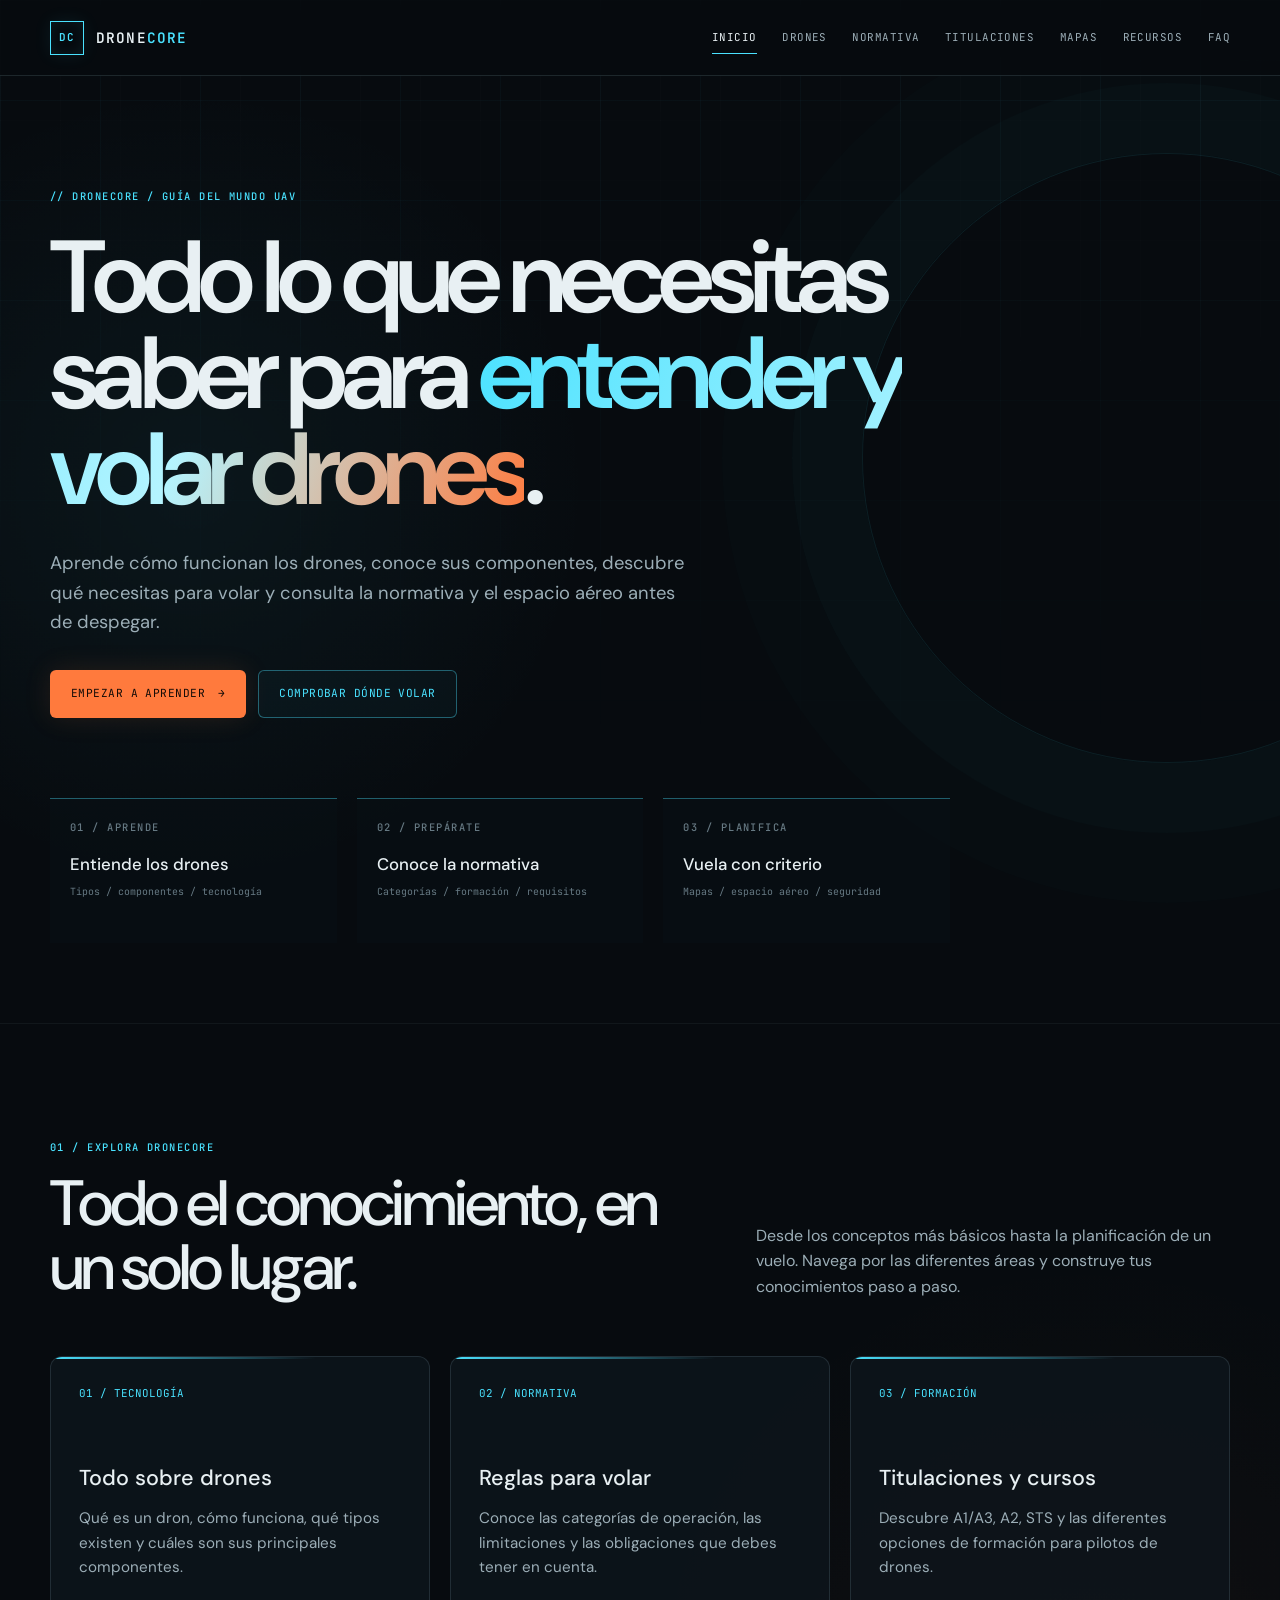
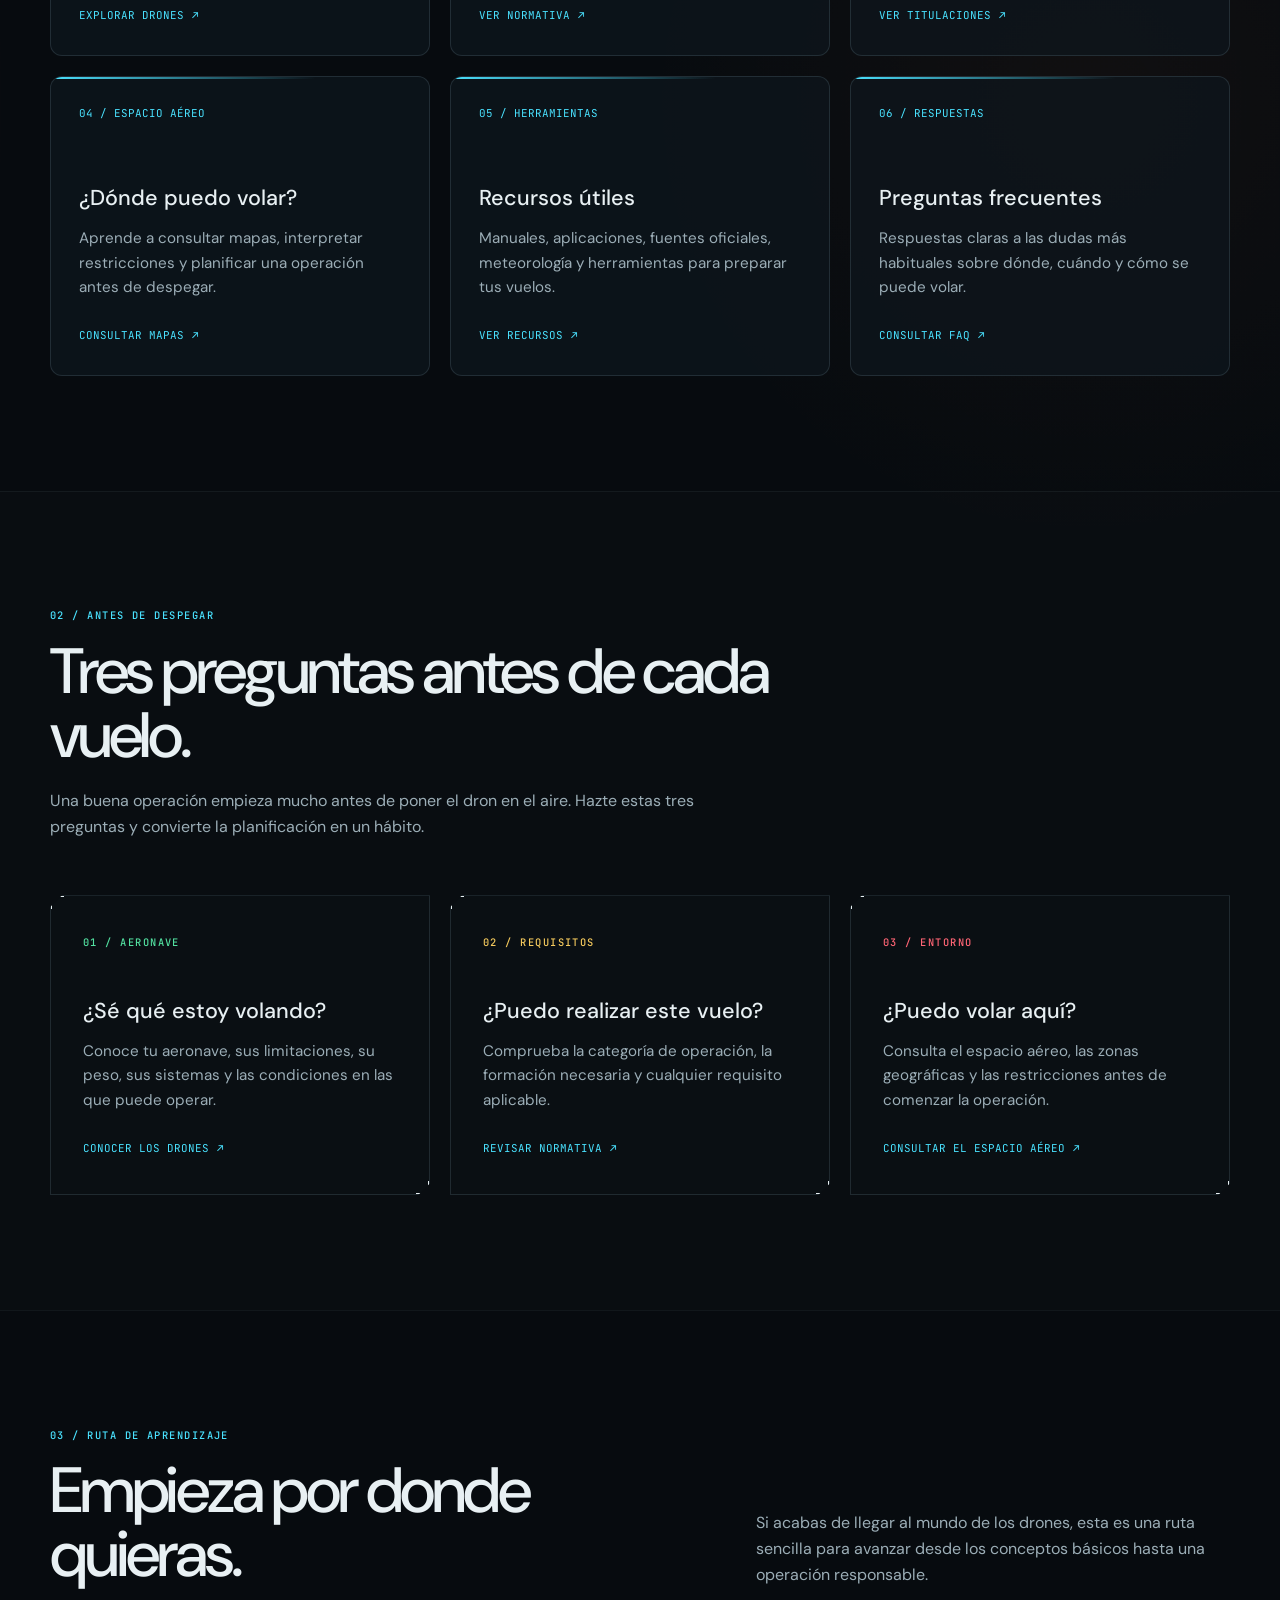
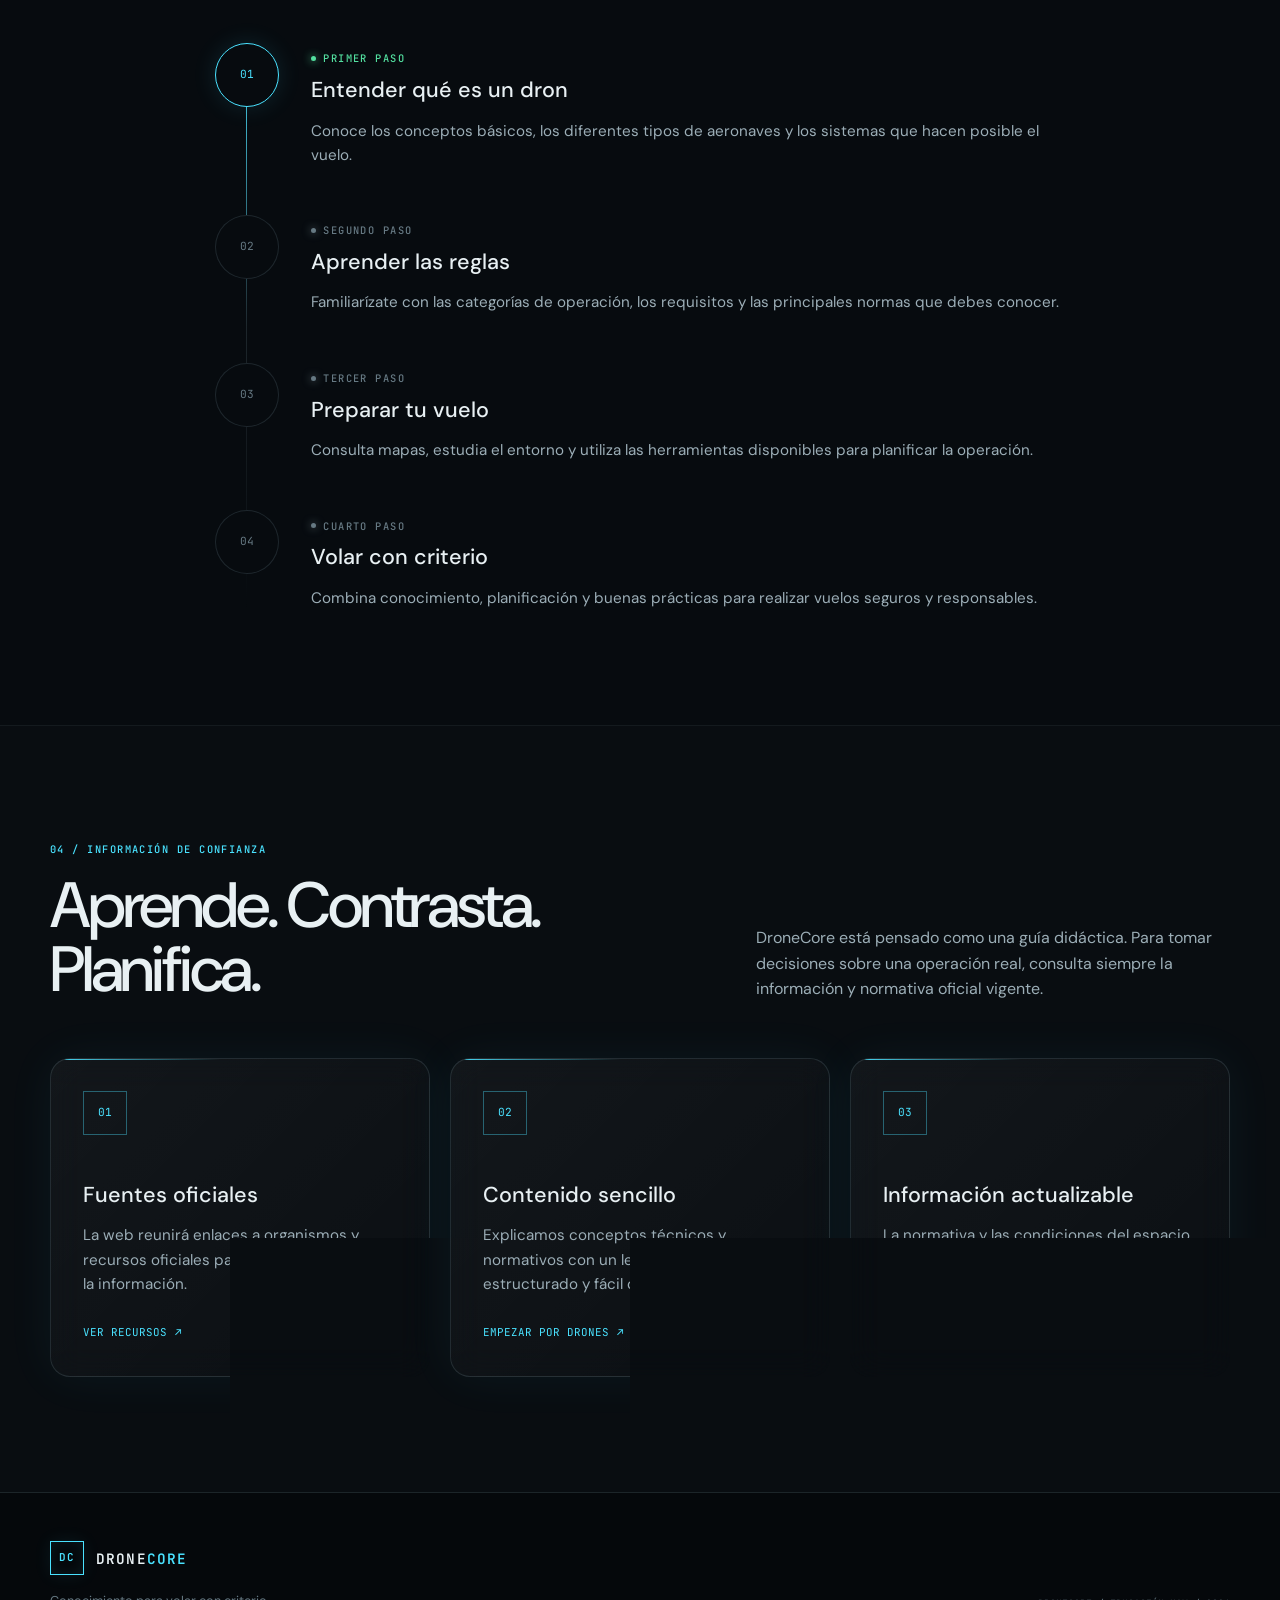
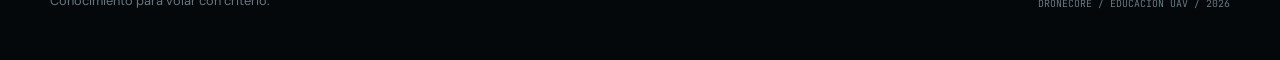
==== index.html @ c902dd3e "first commit" ====
<!DOCTYPE html>
<html lang="es">
<head>
    <meta charset="UTF-8">
    <meta name="viewport" content="width=device-width, initial-scale=1.0">
    <meta name="description" content="DroneCore: guía práctica para aprender sobre drones, tecnología, normativa, titulaciones y planificación de vuelos.">
    <meta name="theme-color" content="#070b0f">
    <title>DroneCore — Todo sobre drones</title>
    <link rel="stylesheet" href="css/styles.css">
</head>
<body>
    <header class="site-header">
        <div class="container site-header__inner">
            <a class="site-logo" href="index.html" aria-label="DroneCore, volver al inicio">
                <span class="site-logo__mark" aria-hidden="true">DC</span>
                <span class="site-logo__text">DRONE<span>CORE</span></span>
            </a>

            <nav class="site-nav" aria-label="Navegación principal">
                <a class="nav-link is-active" href="index.html" aria-current="page">Inicio</a>
                <a class="nav-link" href="drones.html">Drones</a>
                <a class="nav-link" href="normativa.html">Normativa</a>
                <a class="nav-link" href="titulaciones.html">Titulaciones</a>
                <a class="nav-link" href="mapas.html">Mapas</a>
                <a class="nav-link" href="recursos.html">Recursos</a>
                <a class="nav-link" href="faq.html">FAQ</a>
            </nav>

            <button class="nav-toggle" type="button" aria-label="Abrir menú de navegación" aria-expanded="false" aria-controls="mobile-nav">
                <span></span>
                <span></span>
                <span></span>
            </button>
        </div>

        <nav class="mobile-nav" id="mobile-nav" aria-label="Navegación móvil" aria-hidden="true">
            <a class="nav-link is-active" href="index.html" aria-current="page">Inicio</a>
            <a class="nav-link" href="drones.html">Drones</a>
            <a class="nav-link" href="normativa.html">Normativa</a>
            <a class="nav-link" href="titulaciones.html">Titulaciones</a>
            <a class="nav-link" href="mapas.html">Mapas</a>
            <a class="nav-link" href="recursos.html">Recursos</a>
            <a class="nav-link" href="faq.html">FAQ</a>
        </nav>
    </header>

    <main>
        <section class="hero" id="inicio">
            <div class="hero__grid" aria-hidden="true"></div>
            <div class="container hero__content">
                <p class="hero__eyebrow">// DRONECORE / GUÍA DEL MUNDO UAV</p>
                <h1 class="hero__title">Todo lo que necesitas saber para <span>entender y volar drones</span>.</h1>
                <p class="hero__description">
                    Aprende cómo funcionan los drones, conoce sus componentes, descubre qué necesitas
                    para volar y consulta la normativa y el espacio aéreo antes de despegar.
                </p>
                <div class="hero__actions">
                    <a class="btn btn--primary" href="drones.html">Empezar a aprender <span aria-hidden="true">→</span></a>
                    <a class="btn btn--secondary" href="mapas.html">Comprobar dónde volar</a>
                </div>

                <div class="hero__stats grid grid--3">
                    <article class="data-card">
                        <span class="data-card__label">01 / APRENDE</span>
                        <strong class="data-card__value">Entiende los drones</strong>
                        <span class="data-card__meta">Tipos / componentes / tecnología</span>
                    </article>
                    <article class="data-card">
                        <span class="data-card__label">02 / PREPÁRATE</span>
                        <strong class="data-card__value">Conoce la normativa</strong>
                        <span class="data-card__meta">Categorías / formación / requisitos</span>
                    </article>
                    <article class="data-card">
                        <span class="data-card__label">03 / PLANIFICA</span>
                        <strong class="data-card__value">Vuela con criterio</strong>
                        <span class="data-card__meta">Mapas / espacio aéreo / seguridad</span>
                    </article>
                </div>
            </div>
        </section>

        <section class="section" id="explora">
            <div class="container">
                <div class="section__header section__header--split">
                    <div>
                        <p class="section__eyebrow">01 / EXPLORA DRONECORE</p>
                        <h2 class="section__title">Todo el conocimiento, en un solo lugar.</h2>
                    </div>
                    <p class="section__description">
                        Desde los conceptos más básicos hasta la planificación de un vuelo. Navega por las
                        diferentes áreas y construye tus conocimientos paso a paso.
                    </p>
                </div>

                <div class="grid grid--3">
                    <a class="tech-card" href="drones.html">
                        <span class="tech-card__number">01 / TECNOLOGÍA</span>
                        <h3>Todo sobre drones</h3>
                        <p>Qué es un dron, cómo funciona, qué tipos existen y cuáles son sus principales componentes.</p>
                        <span class="card-link">Explorar drones <span aria-hidden="true">↗</span></span>
                    </a>
                    <a class="tech-card" href="normativa.html">
                        <span class="tech-card__number">02 / NORMATIVA</span>
                        <h3>Reglas para volar</h3>
                        <p>Conoce las categorías de operación, las limitaciones y las obligaciones que debes tener en cuenta.</p>
                        <span class="card-link">Ver normativa <span aria-hidden="true">↗</span></span>
                    </a>
                    <a class="tech-card" href="titulaciones.html">
                        <span class="tech-card__number">03 / FORMACIÓN</span>
                        <h3>Titulaciones y cursos</h3>
                        <p>Descubre A1/A3, A2, STS y las diferentes opciones de formación para pilotos de drones.</p>
                        <span class="card-link">Ver titulaciones <span aria-hidden="true">↗</span></span>
                    </a>
                    <a class="tech-card" href="mapas.html">
                        <span class="tech-card__number">04 / ESPACIO AÉREO</span>
                        <h3>¿Dónde puedo volar?</h3>
                        <p>Aprende a consultar mapas, interpretar restricciones y planificar una operación antes de despegar.</p>
                        <span class="card-link">Consultar mapas <span aria-hidden="true">↗</span></span>
                    </a>
                    <a class="tech-card" href="recursos.html">
                        <span class="tech-card__number">05 / HERRAMIENTAS</span>
                        <h3>Recursos útiles</h3>
                        <p>Manuales, aplicaciones, fuentes oficiales, meteorología y herramientas para preparar tus vuelos.</p>
                        <span class="card-link">Ver recursos <span aria-hidden="true">↗</span></span>
                    </a>
                    <a class="tech-card" href="faq.html">
                        <span class="tech-card__number">06 / RESPUESTAS</span>
                        <h3>Preguntas frecuentes</h3>
                        <p>Respuestas claras a las dudas más habituales sobre dónde, cuándo y cómo se puede volar.</p>
                        <span class="card-link">Consultar FAQ <span aria-hidden="true">↗</span></span>
                    </a>
                </div>
            </div>
        </section>

        <section class="section section--dark" id="antes-de-volar">
            <div class="container">
                <div class="section__header">
                    <p class="section__eyebrow">02 / ANTES DE DESPEGAR</p>
                    <h2 class="section__title">Tres preguntas antes de cada vuelo.</h2>
                    <p class="section__description">
                        Una buena operación empieza mucho antes de poner el dron en el aire. Hazte estas tres
                        preguntas y convierte la planificación en un hábito.
                    </p>
                </div>

                <div class="grid grid--3">
                    <article class="hud-card">
                        <span class="status status--active">01 / AERONAVE</span>
                        <h3>¿Sé qué estoy volando?</h3>
                        <p>Conoce tu aeronave, sus limitaciones, su peso, sus sistemas y las condiciones en las que puede operar.</p>
                        <a class="card-link" href="drones.html">Conocer los drones <span aria-hidden="true">↗</span></a>
                    </article>
                    <article class="hud-card">
                        <span class="status status--warning">02 / REQUISITOS</span>
                        <h3>¿Puedo realizar este vuelo?</h3>
                        <p>Comprueba la categoría de operación, la formación necesaria y cualquier requisito aplicable.</p>
                        <a class="card-link" href="normativa.html">Revisar normativa <span aria-hidden="true">↗</span></a>
                    </article>
                    <article class="hud-card">
                        <span class="status status--danger">03 / ENTORNO</span>
                        <h3>¿Puedo volar aquí?</h3>
                        <p>Consulta el espacio aéreo, las zonas geográficas y las restricciones antes de comenzar la operación.</p>
                        <a class="card-link" href="mapas.html">Consultar el espacio aéreo <span aria-hidden="true">↗</span></a>
                    </article>
                </div>
            </div>
        </section>

        <section class="section" id="ruta">
            <div class="container">
                <div class="section__header section__header--split">
                    <div>
                        <p class="section__eyebrow">03 / RUTA DE APRENDIZAJE</p>
                        <h2 class="section__title">Empieza por donde quieras.</h2>
                    </div>
                    <p class="section__description">
                        Si acabas de llegar al mundo de los drones, esta es una ruta sencilla para avanzar desde
                        los conceptos básicos hasta una operación responsable.
                    </p>
                </div>

                <div class="timeline">
                    <article class="timeline__item is-active">
                        <span class="timeline__index">01</span>
                        <div>
                            <span class="status status--active">PRIMER PASO</span>
                            <h3>Entender qué es un dron</h3>
                            <p>Conoce los conceptos básicos, los diferentes tipos de aeronaves y los sistemas que hacen posible el vuelo.</p>
                        </div>
                    </article>
                    <article class="timeline__item">
                        <span class="timeline__index">02</span>
                        <div>
                            <span class="status">SEGUNDO PASO</span>
                            <h3>Aprender las reglas</h3>
                            <p>Familiarízate con las categorías de operación, los requisitos y las principales normas que debes conocer.</p>
                        </div>
                    </article>
                    <article class="timeline__item">
                        <span class="timeline__index">03</span>
                        <div>
                            <span class="status">TERCER PASO</span>
                            <h3>Preparar tu vuelo</h3>
                            <p>Consulta mapas, estudia el entorno y utiliza las herramientas disponibles para planificar la operación.</p>
                        </div>
                    </article>
                    <article class="timeline__item">
                        <span class="timeline__index">04</span>
                        <div>
                            <span class="status">CUARTO PASO</span>
                            <h3>Volar con criterio</h3>
                            <p>Combina conocimiento, planificación y buenas prácticas para realizar vuelos seguros y responsables.</p>
                        </div>
                    </article>
                </div>
            </div>
        </section>

        <section class="section section--dark" id="fuentes">
            <div class="container">
                <div class="section__header section__header--split">
                    <div>
                        <p class="section__eyebrow">04 / INFORMACIÓN DE CONFIANZA</p>
                        <h2 class="section__title">Aprende. Contrasta. Planifica.</h2>
                    </div>
                    <p class="section__description">
                        DroneCore está pensado como una guía didáctica. Para tomar decisiones sobre una operación
                        real, consulta siempre la información y normativa oficial vigente.
                    </p>
                </div>

                <div class="grid grid--3">
                    <article class="glass-card">
                        <div class="icon-box" aria-hidden="true">01</div>
                        <h3>Fuentes oficiales</h3>
                        <p>La web reunirá enlaces a organismos y recursos oficiales para que puedas ampliar la información.</p>
                        <a class="card-link" href="recursos.html">Ver recursos <span aria-hidden="true">↗</span></a>
                    </article>
                    <article class="glass-card">
                        <div class="icon-box" aria-hidden="true">02</div>
                        <h3>Contenido sencillo</h3>
                        <p>Explicamos conceptos técnicos y normativos con un lenguaje claro, estructurado y fácil de consultar.</p>
                        <a class="card-link" href="drones.html">Empezar por drones <span aria-hidden="true">↗</span></a>
                    </article>
                    <article class="glass-card">
                        <div class="icon-box" aria-hidden="true">03</div>
                        <h3>Información actualizable</h3>
                        <p>La normativa y las condiciones del espacio aéreo pueden cambiar. Comprueba siempre la información vigente.</p>
                        <a class="card-link" href="sobre.html">Sobre el proyecto <span aria-hidden="true">↗</span></a>
                    </article>
                </div>
            </div>
        </section>
    </main>

    <footer class="site-footer">
        <div class="container site-footer__inner">
            <div>
                <a class="site-logo" href="index.html" aria-label="DroneCore, volver al inicio">
                    <span class="site-logo__mark" aria-hidden="true">DC</span>
                    <span class="site-logo__text">DRONE<span>CORE</span></span>
                </a>
                <p>Conocimiento para volar con criterio.</p>
            </div>
            <p class="site-footer__meta">DRONECORE / EDUCACIÓN UAV / 2026</p>
        </div>
    </footer>

    <script src="js/main.js" defer></script>
</body>
</html>
---- css/styles.css ----
@import url('https://fonts.googleapis.com/css2?family=DM+Sans:wght@400;500;600;700&family=JetBrains+Mono:wght@400;500;600&display=swap');

:root {
    --color-bg: #070b0f;
    --color-bg-soft: #0b1117;
    --color-bg-card: rgba(15, 23, 30, 0.72);
    --color-bg-card-solid: #101820;
    --color-surface: #121c24;
    --color-border: rgba(151, 184, 198, 0.16);
    --color-border-strong: rgba(74, 226, 255, 0.38);
    --color-text: #e8f0f3;
    --color-text-soft: #9caeb7;
    --color-text-muted: #667983;
    --color-cyan: #4ae2ff;
    --color-cyan-soft: rgba(74, 226, 255, 0.12);
    --color-orange: #ff7a3d;
    --color-orange-soft: rgba(255, 122, 61, 0.14);
    --color-green: #53e0a0;
    --color-yellow: #f4c95d;
    --color-red: #ff6575;
    --font-sans: 'DM Sans', sans-serif;
    --font-mono: 'JetBrains Mono', monospace;
    --container: 1180px;
    --header-height: 76px;
    --section-padding: clamp(5rem, 9vw, 9rem);
    --radius-sm: 6px;
    --radius-md: 12px;
    --radius-lg: 20px;
    --shadow-glow: 0 0 50px rgba(74, 226, 255, 0.06);
}

* {
    box-sizing: border-box;
    margin: 0;
    padding: 0;
}

html {
    scroll-behavior: smooth;
    scroll-padding-top: calc(var(--header-height) + 24px);
}

body {
    min-width: 320px;
    background:
        radial-gradient(circle at 15% 10%, rgba(74, 226, 255, 0.055), transparent 25rem),
        radial-gradient(circle at 85% 35%, rgba(255, 122, 61, 0.04), transparent 28rem),
        var(--color-bg);
    color: var(--color-text);
    font-family: var(--font-sans);
    line-height: 1.6;
    overflow-x: hidden;
}

body::before {
    position: fixed;
    inset: 0;
    z-index: -1;
    pointer-events: none;
    background-image: linear-gradient(rgba(255, 255, 255, 0.012) 1px, transparent 1px), linear-gradient(90deg, rgba(255, 255, 255, 0.012) 1px, transparent 1px);
    background-size: 60px 60px;
    content: '';
    mask-image: linear-gradient(to bottom, black, transparent 75%);
}

::selection {
    background: var(--color-cyan);
    color: var(--color-bg);
}

img,
svg {
    display: block;
    max-width: 100%;
}

a {
    color: inherit;
    text-decoration: none;
}

button,
a {
    -webkit-tap-highlight-color: transparent;
}

button {
    color: inherit;
    font: inherit;
}

.container {
    width: min(calc(100% - 48px), var(--container));
    margin-inline: auto;
}

.grid {
    display: grid;
    gap: 1.25rem;
}

.grid--2 {
    grid-template-columns: repeat(2, minmax(0, 1fr));
}

.grid--3 {
    grid-template-columns: repeat(3, minmax(0, 1fr));
}

.grid--4 {
    grid-template-columns: repeat(4, minmax(0, 1fr));
}

/* Header */
.site-header {
    position: fixed;
    top: 0;
    right: 0;
    left: 0;
    z-index: 1000;
    height: var(--header-height);
    border-bottom: 1px solid var(--color-border);
    background: rgba(7, 11, 15, 0.78);
    backdrop-filter: blur(18px);
    -webkit-backdrop-filter: blur(18px);
}

.site-header__inner {
    display: flex;
    height: 100%;
    align-items: center;
    justify-content: space-between;
    gap: 2rem;
}

.site-logo {
    display: inline-flex;
    align-items: center;
    flex-shrink: 0;
    gap: 0.75rem;
    font-family: var(--font-mono);
    font-size: 0.9rem;
    font-weight: 600;
    letter-spacing: 0.08em;
}

.site-logo__mark {
    display: grid;
    width: 34px;
    height: 34px;
    place-items: center;
    border: 1px solid var(--color-cyan);
    color: var(--color-cyan);
    font-size: 0.68rem;
    box-shadow: inset 0 0 14px rgba(74, 226, 255, 0.08), 0 0 18px rgba(74, 226, 255, 0.08);
}

.site-logo__text span {
    color: var(--color-cyan);
}

.site-nav {
    display: flex;
    align-items: center;
    gap: clamp(1rem, 2vw, 1.8rem);
}

.nav-link {
    position: relative;
    color: var(--color-text-soft);
    font-family: var(--font-mono);
    font-size: 0.68rem;
    letter-spacing: 0.04em;
    text-transform: uppercase;
    transition: color 180ms ease;
}

.nav-link::after {
    position: absolute;
    right: 0;
    bottom: -8px;
    left: 0;
    height: 1px;
    background: var(--color-cyan);
    content: '';
    transform: scaleX(0);
    transform-origin: right;
    transition: transform 180ms ease;
}

.nav-link:hover,
.nav-link.is-active {
    color: var(--color-text);
}

.nav-link:hover::after,
.nav-link.is-active::after {
    transform: scaleX(1);
    transform-origin: left;
}

.nav-toggle {
    display: none;
    width: 42px;
    height: 42px;
    align-items: center;
    justify-content: center;
    flex-direction: column;
    gap: 5px;
    border: 1px solid var(--color-border);
    border-radius: var(--radius-sm);
    background: transparent;
    cursor: pointer;
}

.nav-toggle span {
    width: 18px;
    height: 1px;
    background: var(--color-text);
    transition: transform 180ms ease, opacity 180ms ease;
}

.mobile-nav {
    display: none;
}

/* Hero */
.hero {
    position: relative;
    min-height: 100vh;
    padding: calc(var(--header-height) + 7rem) 0 5rem;
    display: flex;
    align-items: center;
    isolation: isolate;
}

.hero::before {
    position: absolute;
    top: 15%;
    right: -12rem;
    width: 38rem;
    height: 38rem;
    border: 1px solid rgba(74, 226, 255, 0.09);
    border-radius: 50%;
    content: '';
    box-shadow: 0 0 0 70px rgba(74, 226, 255, 0.015), 0 0 0 140px rgba(74, 226, 255, 0.01);
    pointer-events: none;
}

.hero__grid {
    position: absolute;
    inset: 0;
    z-index: -1;
    background-image: linear-gradient(rgba(74, 226, 255, 0.035) 1px, transparent 1px), linear-gradient(90deg, rgba(74, 226, 255, 0.035) 1px, transparent 1px);
    background-size: 100px 100px;
    mask-image: linear-gradient(to bottom, black 0%, transparent 75%);
    pointer-events: none;
}

.hero__content {
    position: relative;
}

.hero__eyebrow,
.section__eyebrow,
.data-card__label,
.status {
    color: var(--color-cyan);
    font-family: var(--font-mono);
    font-size: 0.65rem;
    font-weight: 500;
    letter-spacing: 0.14em;
    text-transform: uppercase;
}

.hero__eyebrow {
    margin-bottom: 1.5rem;
}

.hero__title {
    max-width: 900px;
    font-size: clamp(3.5rem, 8vw, 7.8rem);
    font-weight: 600;
    line-height: 0.94;
    letter-spacing: -0.065em;
}

.hero__title span {
    color: transparent;
    background: linear-gradient(110deg, var(--color-cyan), #b4f4ff 60%, var(--color-orange));
    background-clip: text;
    -webkit-background-clip: text;
}

.hero__description {
    max-width: 640px;
    margin-top: 2rem;
    color: var(--color-text-soft);
    font-size: clamp(1rem, 1.5vw, 1.15rem);
}

.hero__actions {
    display: flex;
    flex-wrap: wrap;
    gap: 0.75rem;
    margin-top: 2rem;
}

.btn {
    display: inline-flex;
    min-height: 48px;
    align-items: center;
    justify-content: center;
    gap: 0.8rem;
    padding: 0.75rem 1.25rem;
    border: 1px solid transparent;
    border-radius: var(--radius-sm);
    font-family: var(--font-mono);
    font-size: 0.7rem;
    letter-spacing: 0.04em;
    text-transform: uppercase;
    transition: transform 180ms ease, border-color 180ms ease, background 180ms ease, box-shadow 180ms ease;
}

.btn:hover {
    transform: translateY(-2px);
}

.btn--primary {
    background: var(--color-orange);
    color: #130b07;
    box-shadow: 0 0 28px rgba(255, 122, 61, 0.12);
}

.btn--primary:hover {
    background: #ff8b56;
    box-shadow: 0 0 34px rgba(255, 122, 61, 0.2);
}

.btn--secondary {
    border-color: var(--color-border-strong);
    background: rgba(74, 226, 255, 0.03);
    color: var(--color-cyan);
}

.btn--secondary:hover {
    background: var(--color-cyan-soft);
}

.hero__stats {
    max-width: 900px;
    margin-top: 5rem;
}

/* Sections */
.section {
    position: relative;
    padding: var(--section-padding) 0;
    border-top: 1px solid rgba(151, 184, 198, 0.07);
}

.section--dark {
    background: rgba(255, 255, 255, 0.012);
}

.section__header {
    max-width: 760px;
    margin-bottom: 3.5rem;
}

.section__header--split {
    max-width: none;
    display: grid;
    grid-template-columns: minmax(0, 1.15fr) minmax(280px, 0.85fr);
    align-items: end;
    gap: 4rem;
}

.section__header--split .section__description {
    margin: 0;
}

.section__eyebrow {
    margin-bottom: 1rem;
}

.section__title {
    max-width: 850px;
    font-size: clamp(2.5rem, 5vw, 5rem);
    font-weight: 500;
    line-height: 1;
    letter-spacing: -0.05em;
}

.section__description {
    max-width: 650px;
    margin-top: 1.25rem;
    color: var(--color-text-soft);
}

/* Cards */
.glass-card,
.tech-card,
.hud-card,
.data-card {
    position: relative;
    overflow: hidden;
}

.glass-card {
    min-height: 300px;
    padding: 2rem;
    border: 1px solid var(--color-border);
    border-radius: var(--radius-lg);
    background: linear-gradient(135deg, rgba(255, 255, 255, 0.045), rgba(255, 255, 255, 0.012));
    backdrop-filter: blur(16px);
    -webkit-backdrop-filter: blur(16px);
    box-shadow: var(--shadow-glow);
}

.glass-card::before {
    position: absolute;
    top: 0;
    left: 0;
    width: 45%;
    height: 1px;
    background: linear-gradient(90deg, var(--color-cyan), transparent);
    content: '';
}

.glass-card--featured {
    border-color: rgba(74, 226, 255, 0.2);
}

.icon-box {
    display: grid;
    width: 44px;
    height: 44px;
    margin-bottom: 3rem;
    place-items: center;
    border: 1px solid var(--color-border-strong);
    color: var(--color-cyan);
    font-family: var(--font-mono);
    font-size: 0.7rem;
}

.glass-card h3,
.tech-card h3,
.hud-card h3,
.timeline__item h3 {
    font-size: 1.35rem;
    font-weight: 500;
    line-height: 1.2;
}

.glass-card p,
.tech-card p,
.hud-card p,
.timeline__item p {
    margin-top: 0.9rem;
    color: var(--color-text-soft);
    font-size: 0.95rem;
}

.tech-card {
    min-height: 260px;
    padding: 1.75rem;
    border: 1px solid var(--color-border);
    border-radius: var(--radius-md);
    background: var(--color-bg-card);
    transition: border-color 200ms ease, transform 200ms ease, background 200ms ease;
}

.tech-card::before {
    position: absolute;
    top: 0;
    right: 0;
    left: 0;
    height: 2px;
    background: linear-gradient(90deg, var(--color-cyan), transparent 70%);
    content: '';
}

.tech-card:hover {
    border-color: rgba(74, 226, 255, 0.28);
    background: rgba(18, 31, 40, 0.85);
    transform: translateY(-4px);
}

.tech-card__number {
    display: block;
    margin-bottom: 4rem;
    color: var(--color-cyan);
    font-family: var(--font-mono);
    font-size: 0.68rem;
}

.hud-card {
    min-height: 300px;
    padding: 2rem;
    border: 1px solid var(--color-border);
    background: rgba(10, 16, 21, 0.7);
    clip-path: polygon(0 12px, 12px 0, 100% 0, 100% calc(100% - 12px), calc(100% - 12px) 100%, 0 100%);
}

.hud-card::before,
.hud-card::after {
    position: absolute;
    width: 12px;
    height: 12px;
    border-color: var(--color-cyan);
    content: '';
}

.hud-card::before {
    top: 0;
    left: 0;
    border-top: 1px solid;
    border-left: 1px solid;
}

.hud-card::after {
    right: 0;
    bottom: 0;
    border-right: 1px solid;
    border-bottom: 1px solid;
}

.hud-card .status {
    display: inline-block;
    margin-bottom: 3rem;
}

.status {
    display: inline-flex;
    align-items: center;
    gap: 0.45rem;
    color: var(--color-text-muted);
}

.status::before {
    width: 5px;
    height: 5px;
    border-radius: 50%;
    background: currentColor;
    box-shadow: 0 0 8px currentColor;
    content: '';
}

.status--active {
    color: var(--color-green);
}

.status--warning {
    color: var(--color-yellow);
}

.status--danger {
    color: var(--color-red);
}

.card-link {
    display: inline-flex;
    align-items: center;
    gap: 0.5rem;
    margin-top: 1.75rem;
    color: var(--color-cyan);
    font-family: var(--font-mono);
    font-size: 0.68rem;
    text-transform: uppercase;
}

.card-link:hover {
    color: var(--color-text);
}

/* Data cards */
.data-card {
    min-height: 145px;
    padding: 1.25rem;
    border-top: 1px solid var(--color-border-strong);
    background: rgba(10, 16, 21, 0.58);
}

.data-card__label {
    display: block;
    color: var(--color-text-muted);
}

.data-card__value {
    display: block;
    margin-top: 1rem;
    font-size: 1.05rem;
    font-weight: 500;
}

.data-card__meta {
    display: block;
    margin-top: 0.35rem;
    color: var(--color-text-muted);
    font-family: var(--font-mono);
    font-size: 0.62rem;
}

/* Map */
.map-module {
    display: grid;
    grid-template-columns: minmax(0, 1.7fr) minmax(280px, 0.7fr);
    min-height: 560px;
    border: 1px solid var(--color-border);
    background: var(--color-bg-card);
}

.map-module__canvas {
    position: relative;
    min-height: 500px;
    overflow: hidden;
    background-color: #0a1319;
    background-image:
        linear-gradient(rgba(74, 226, 255, 0.055) 1px, transparent 1px),
        linear-gradient(90deg, rgba(74, 226, 255, 0.055) 1px, transparent 1px),
        radial-gradient(circle at 40% 50%, rgba(74, 226, 255, 0.12), transparent 20rem);
    background-size: 70px 70px, 70px 70px, auto;
}

.map-module__canvas::before,
.map-module__canvas::after {
    position: absolute;
    border: 1px solid rgba(74, 226, 255, 0.16);
    border-radius: 50%;
    content: '';
}

.map-module__canvas::before {
    top: 20%;
    left: 18%;
    width: 280px;
    height: 280px;
}

.map-module__canvas::after {
    top: 35%;
    left: 28%;
    width: 150px;
    height: 150px;
}

.map-module__crosshair {
    position: absolute;
    top: 50%;
    left: 50%;
    width: 28px;
    height: 28px;
    border: 1px solid var(--color-cyan);
    transform: translate(-50%, -50%);
    box-shadow: 0 0 20px rgba(74, 226, 255, 0.3);
}

.map-module__crosshair::before,
.map-module__crosshair::after {
    position: absolute;
    background: var(--color-cyan);
    content: '';
}

.map-module__crosshair::before {
    top: 50%;
    right: -10px;
    left: -10px;
    height: 1px;
}

.map-module__crosshair::after {
    top: -10px;
    bottom: -10px;
    left: 50%;
    width: 1px;
}

.map-module__coordinates {
    position: absolute;
    right: 1.25rem;
    bottom: 1.25rem;
    color: var(--color-text-muted);
    font-family: var(--font-mono);
    font-size: 0.62rem;
}

.map-marker {
    position: absolute;
    width: 10px;
    height: 10px;
    border-radius: 50%;
    box-shadow: 0 0 0 5px rgba(255, 255, 255, 0.03), 0 0 18px currentColor;
}

.map-marker--safe {
    top: 28%;
    left: 30%;
    color: var(--color-green);
    background: currentColor;
}

.map-marker--warning {
    top: 63%;
    left: 62%;
    color: var(--color-yellow);
    background: currentColor;
}

.map-marker--danger {
    top: 25%;
    right: 18%;
    color: var(--color-red);
    background: currentColor;
}

.map-module__sidebar {
    padding: 2rem;
    border-left: 1px solid var(--color-border);
    background: rgba(7, 11, 15, 0.55);
}

.map-module__sidebar h3 {
    margin-top: 2rem;
    font-size: 1.5rem;
    font-weight: 500;
    line-height: 1.2;
}

.map-module__sidebar p {
    margin-top: 1rem;
    color: var(--color-text-soft);
    font-size: 0.9rem;
}

.map-legend {
    display: grid;
    gap: 0.8rem;
    margin-top: 3rem;
    padding-top: 1.5rem;
    border-top: 1px solid var(--color-border);
}

.map-legend__item {
    display: flex;
    align-items: center;
    gap: 0.7rem;
    color: var(--color-text-soft);
    font-family: var(--font-mono);
    font-size: 0.62rem;
}

.map-legend__dot {
    width: 7px;
    height: 7px;
    border-radius: 50%;
}

.map-legend__dot--safe {
    background: var(--color-green);
    box-shadow: 0 0 8px var(--color-green);
}

.map-legend__dot--warning {
    background: var(--color-yellow);
    box-shadow: 0 0 8px var(--color-yellow);
}

.map-legend__dot--danger {
    background: var(--color-red);
    box-shadow: 0 0 8px var(--color-red);
}

/* Timeline */
.timeline {
    position: relative;
    max-width: 850px;
    margin-inline: auto;
}

.timeline::before {
    position: absolute;
    top: 0;
    bottom: 0;
    left: 31px;
    width: 1px;
    background: linear-gradient(var(--color-cyan), var(--color-border), transparent);
    content: '';
}

.timeline__item {
    position: relative;
    display: grid;
    grid-template-columns: 64px 1fr;
    gap: 2rem;
    padding-bottom: 3rem;
}

.timeline__item:last-child {
    padding-bottom: 0;
}

.timeline__index {
    position: relative;
    z-index: 1;
    display: grid;
    width: 64px;
    height: 64px;
    place-items: center;
    border: 1px solid var(--color-border);
    border-radius: 50%;
    background: var(--color-bg);
    color: var(--color-text-muted);
    font-family: var(--font-mono);
    font-size: 0.7rem;
}

.timeline__item.is-active .timeline__index {
    border-color: var(--color-cyan);
    color: var(--color-cyan);
    box-shadow: 0 0 24px rgba(74, 226, 255, 0.12);
}

.timeline__item .status {
    margin-bottom: 0.7rem;
}

/* Footer */
.site-footer {
    padding: 3rem 0;
    border-top: 1px solid var(--color-border);
    background: #05080b;
}

.site-footer__inner {
    display: flex;
    align-items: end;
    justify-content: space-between;
    gap: 2rem;
}

.site-footer p {
    margin-top: 1rem;
    color: var(--color-text-muted);
    font-size: 0.8rem;
}

.site-footer__meta {
    margin-top: 0 !important;
    font-family: var(--font-mono);
    font-size: 0.62rem !important;
}

/* Responsive */
@media (max-width: 980px) {
    .site-nav {
        display: none;
    }

    .nav-toggle {
        display: flex;
    }

    .mobile-nav {
        position: absolute;
        top: var(--header-height);
        right: 0;
        left: 0;
        display: grid;
        gap: 1.25rem;
        padding: 1.5rem 24px 2rem;
        border-bottom: 1px solid var(--color-border);
        background: rgba(7, 11, 15, 0.96);
        backdrop-filter: blur(18px);
        -webkit-backdrop-filter: blur(18px);
        opacity: 0;
        pointer-events: none;
        transform: translateY(-8px);
        transition: opacity 180ms ease, transform 180ms ease;
    }

    .mobile-nav.is-open {
        opacity: 1;
        pointer-events: auto;
        transform: translateY(0);
    }

    .mobile-nav .nav-link {
        width: fit-content;
        font-size: 0.75rem;
    }

    .nav-toggle.is-open span:nth-child(1) {
        transform: translateY(6px) rotate(45deg);
    }

    .nav-toggle.is-open span:nth-child(2) {
        opacity: 0;
    }

    .nav-toggle.is-open span:nth-child(3) {
        transform: translateY(-6px) rotate(-45deg);
    }

    .section__header--split {
        grid-template-columns: 1fr;
        gap: 1.5rem;
    }

    .grid--4 {
        grid-template-columns: repeat(2, minmax(0, 1fr));
    }

    .map-module {
        grid-template-columns: 1fr;
    }

    .map-module__sidebar {
        border-top: 1px solid var(--color-border);
        border-left: 0;
    }
}

@media (max-width: 700px) {
    :root {
        --section-padding: 5rem;
    }

    .container {
        width: min(calc(100% - 32px), var(--container));
    }

    .hero {
        min-height: auto;
        padding-top: calc(var(--header-height) + 5rem);
    }

    .hero__title {
        font-size: clamp(3.1rem, 15vw, 5rem);
    }

    .hero__stats,
    .grid--2,
    .grid--3,
    .grid--4 {
        grid-template-columns: 1fr;
    }

    .hero__stats {
        margin-top: 4rem;
    }

    .section__title {
        font-size: clamp(2.5rem, 12vw, 4rem);
    }

    .glass-card,
    .tech-card,
    .hud-card {
        min-height: auto;
    }

    .tech-card__number,
    .hud-card .status {
        margin-bottom: 2rem;
    }

    .map-module__canvas {
        min-height: 380px;
    }

    .map-module__canvas::before {
        left: 5%;
    }

    .map-module__canvas::after {
        left: 22%;
    }

    .timeline__item {
        grid-template-columns: 48px 1fr;
        gap: 1.25rem;
    }

    .timeline::before {
        left: 23px;
    }

    .timeline__index {
        width: 48px;
        height: 48px;
    }

    .site-footer__inner {
        align-items: flex-start;
        flex-direction: column;
    }
}

@media (prefers-reduced-motion: reduce) {
    html {
        scroll-behavior: auto;
    }

    *,
    *::before,
    *::after {
        scroll-behavior: auto !important;
        transition-duration: 0.01ms !important;
        animation-duration: 0.01ms !important;
        animation-iteration-count: 1 !important;
    }
}
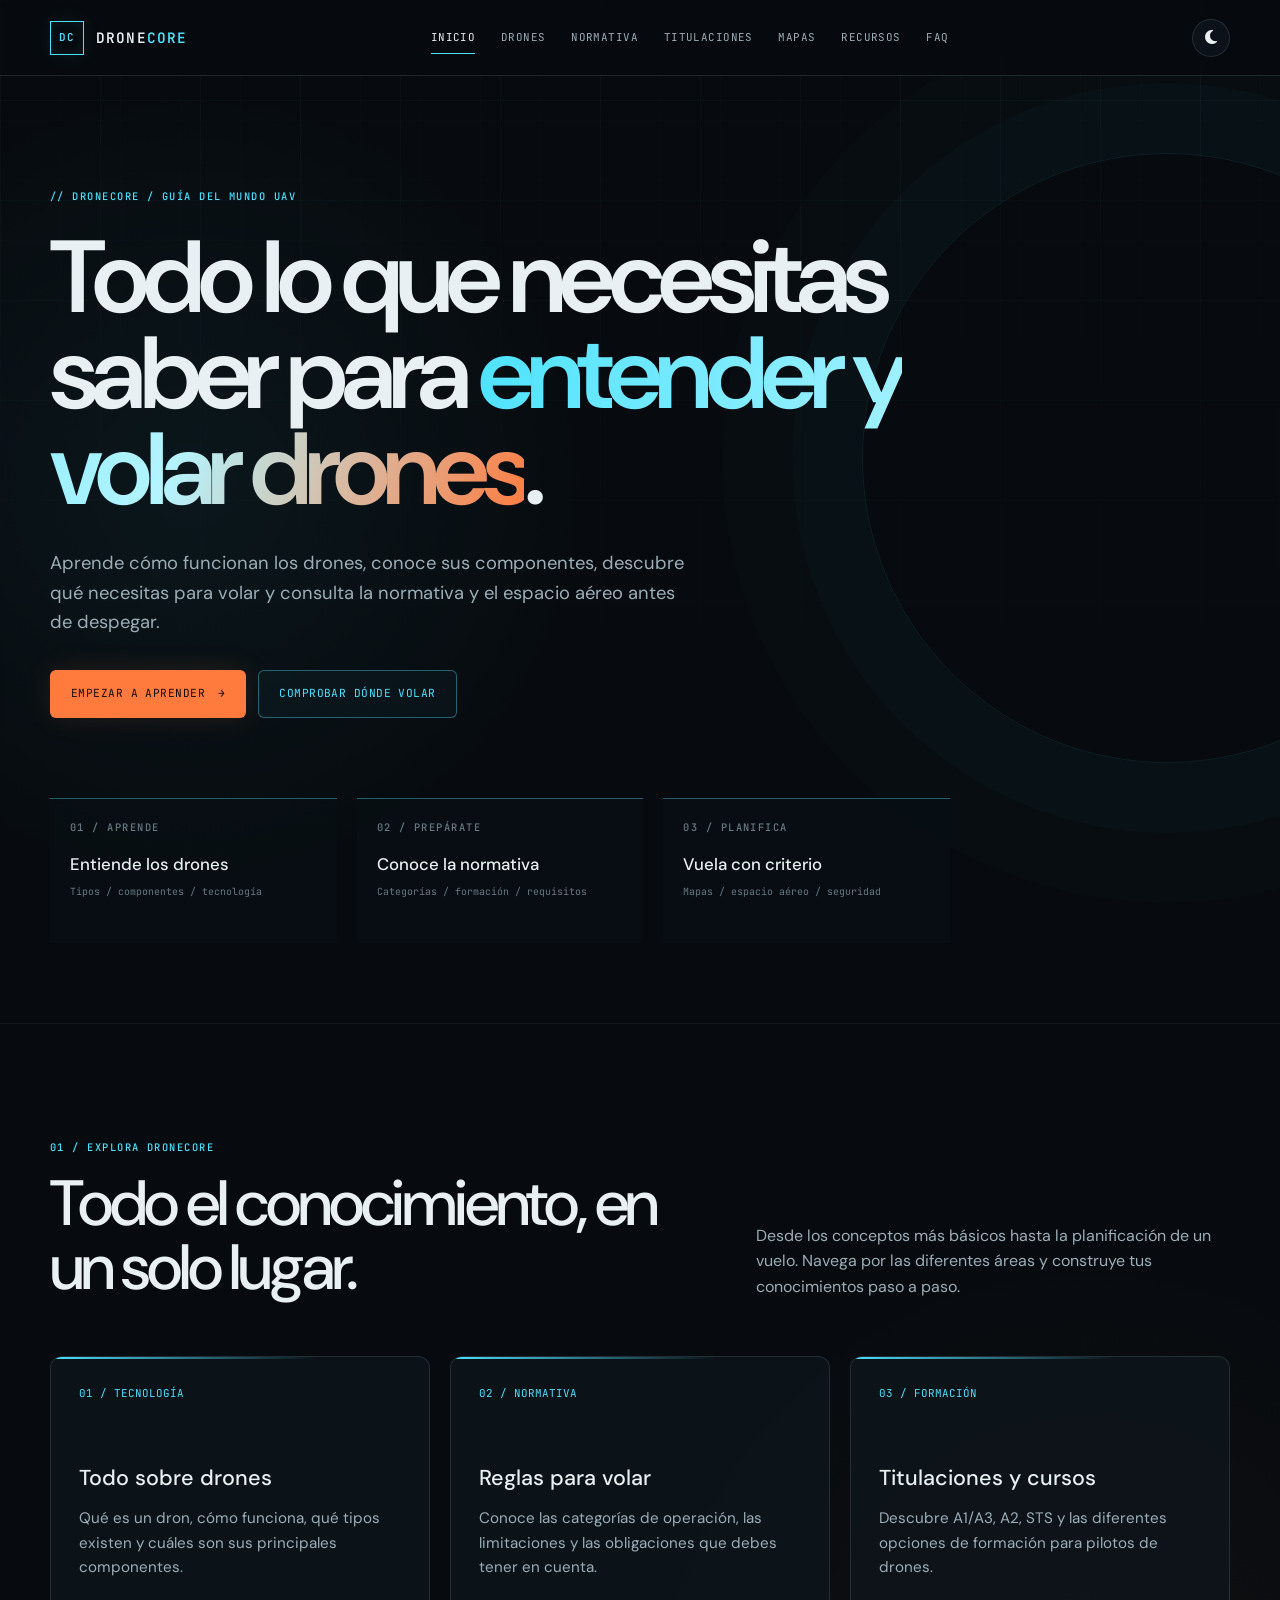
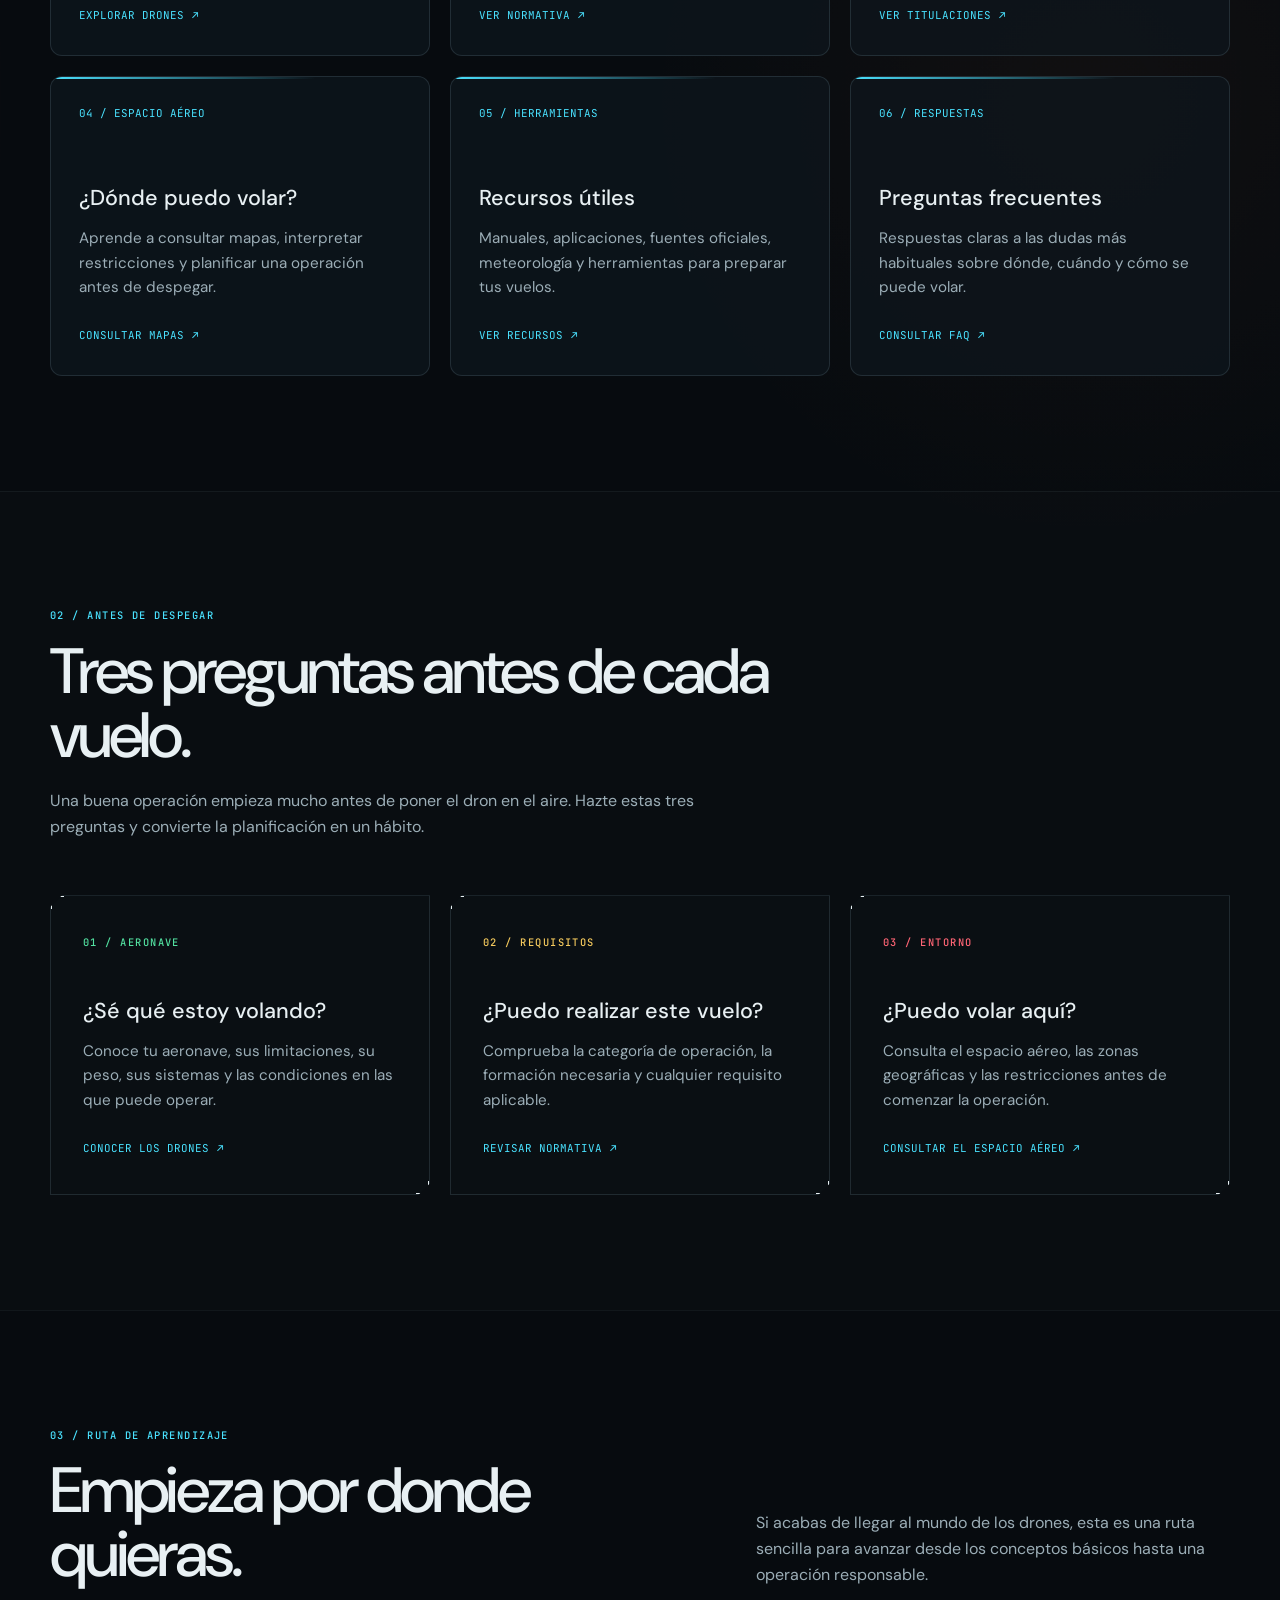
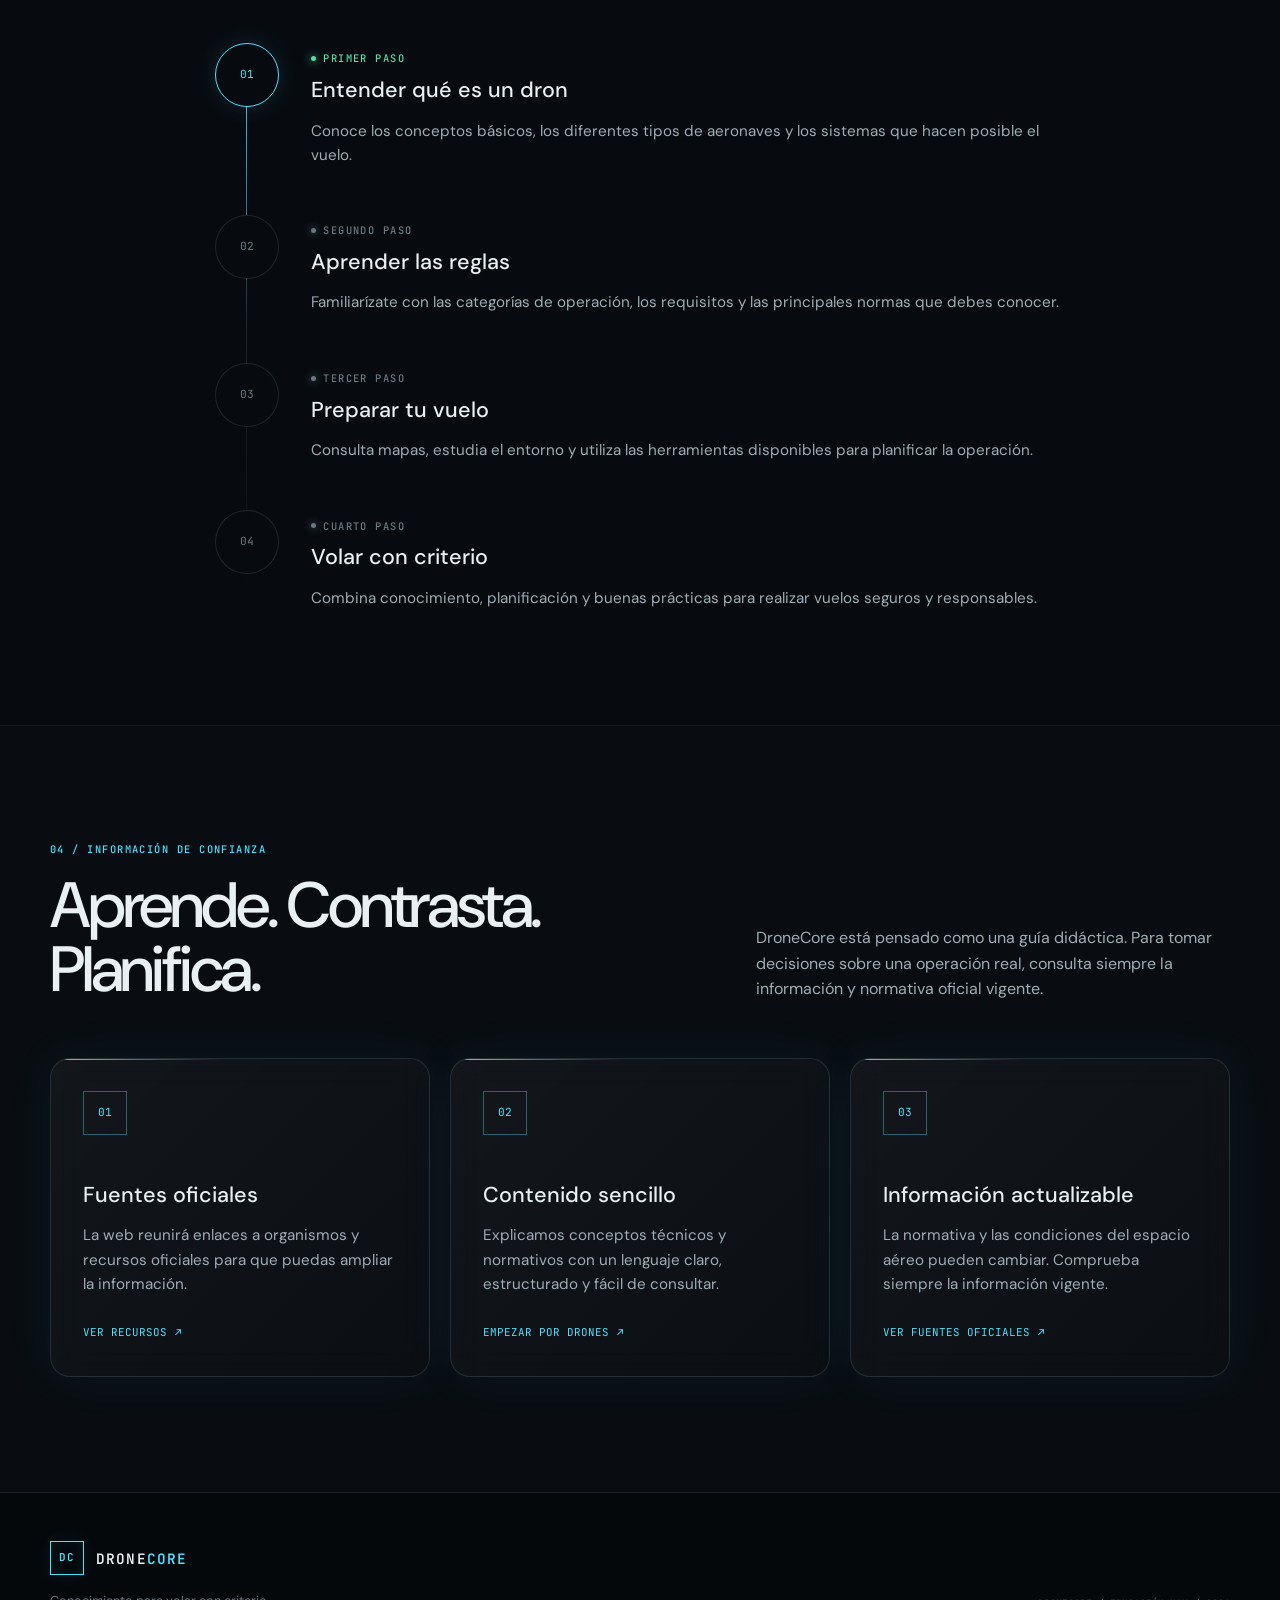
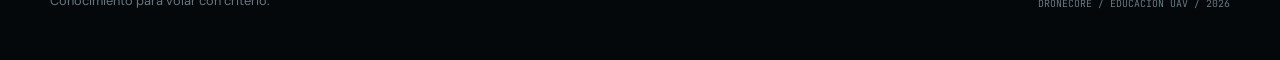
==== commit 07abee58: "mejora de la web y añadidas nuevas paginas" ====
--- a/index.html
+++ b/index.html
@@ -6,8 +6,11 @@
     <meta charset="UTF-8">
     <meta name="viewport" content="width=device-width, initial-scale=1.0">
     <meta name="description" content="DroneCore: guía práctica para aprender sobre drones, tecnología, normativa, titulaciones y planificación de vuelos.">
+    <meta property="og:title" content="DroneCore — Guía de drones en España">
+    <meta property="og:description" content="Aprende, planifica y vuela con criterio.">
     <meta name="theme-color" content="#070b0f">
-    <title>DroneCore — Todo sobre drones</title>
+    <title>DroneCore — Guía de drones en España</title>
+    <link rel="stylesheet" href="https://cdnjs.cloudflare.com/ajax/libs/font-awesome/6.6.0/css/all.min.css">
     <link rel="stylesheet" href="css/styles.css">
 </head>
 <body>
@@ -28,11 +31,11 @@
                 <a class="nav-link" href="faq.html">FAQ</a>
             </nav>
 
-            <button class="nav-toggle" type="button" aria-label="Abrir menú de navegación" aria-expanded="false" aria-controls="mobile-nav">
+            <div class="header-actions"><button class="theme-toggle" type="button" aria-label="Cambiar tema"><i class="fa-solid fa-moon"></i></button><button class="nav-toggle" type="button" aria-label="Abrir menú de navegación" aria-expanded="false" aria-controls="mobile-nav">
                 <span></span>
                 <span></span>
                 <span></span>
-            </button>
+            </button></div>
         </div>
 
         <nav class="mobile-nav" id="mobile-nav" aria-label="Navegación móvil" aria-hidden="true">
@@ -249,7 +252,7 @@
                         <div class="icon-box" aria-hidden="true">03</div>
                         <h3>Información actualizable</h3>
                         <p>La normativa y las condiciones del espacio aéreo pueden cambiar. Comprueba siempre la información vigente.</p>
-                        <a class="card-link" href="sobre.html">Sobre el proyecto <span aria-hidden="true">↗</span></a>
+                        <a class="card-link" href="recursos.html">Ver fuentes oficiales <span aria-hidden="true">↗</span></a>
                     </article>
                 </div>
             </div>
@@ -268,7 +271,8 @@
             <p class="site-footer__meta">DRONECORE / EDUCACIÓN UAV / 2026</p>
         </div>
     </footer>
+    <button class="back-to-top" aria-label="Volver arriba"><i class="fa-solid fa-arrow-up"></i></button>
 
     <script src="js/main.js" defer></script>
 </body>
-</html>+</html>
--- a/css/styles.css
+++ b/css/styles.css
@@ -1012,3 +1012,47 @@
         animation-iteration-count: 1 !important;
     }
 }
+
+/* Utilidades y preferencias de lectura */
+.header-actions { display: flex; align-items: center; gap: .5rem; }
+.theme-toggle { width: 38px; height: 38px; border: 1px solid var(--color-border); border-radius: 50%; background: var(--color-bg-card); cursor: pointer; }
+.theme-toggle:hover { border-color: var(--color-cyan); color: var(--color-cyan); }
+.page-hero { padding: calc(var(--header-height) + 5rem) 0 4.5rem; border-bottom: 1px solid var(--color-border); background: radial-gradient(circle at 70% 0%, var(--color-cyan-soft), transparent 26rem); }
+.page-hero h1 { max-width: 850px; margin: .5rem 0 1rem; font-size: clamp(3rem, 7vw, 5.5rem); line-height: .98; letter-spacing: -.06em; }
+.page-hero p { max-width: 720px; color: var(--color-text-soft); font-size: 1.08rem; }
+.page-layout { display: grid; grid-template-columns: minmax(0, 1fr) 230px; gap: 4rem; }
+.content h2 { margin: 0 0 1.1rem; font-size: clamp(2rem, 4vw, 3.2rem); letter-spacing: -.045em; line-height: 1.05; }
+.content h3 { margin: 0 0 .65rem; font-size: 1.18rem; }
+.content p + p { margin-top: 1rem; }
+.content ul { margin: 1rem 0 0 1.2rem; color: var(--color-text-soft); }
+.content li + li { margin-top: .45rem; }
+.content-section { padding: 0 0 4.5rem; }
+.content-section + .content-section { padding-top: 4.5rem; border-top: 1px solid var(--color-border); }
+.page-index { position: sticky; top: 106px; align-self: start; padding: 1rem; border-left: 1px solid var(--color-border); }
+.page-index strong { display: block; margin-bottom: .75rem; font: .66rem var(--font-mono); color: var(--color-cyan); letter-spacing: .08em; }
+.page-index a { display: block; padding: .35rem 0; color: var(--color-text-muted); font-size: .84rem; }
+.page-index a:hover { color: var(--color-cyan); }
+.info-box { margin-top: 1.5rem; padding: 1.1rem 1.25rem; border: 1px solid var(--color-border-strong); border-radius: var(--radius-md); background: var(--color-cyan-soft); color: var(--color-text-soft); }
+.info-box--warning { border-color: rgba(244,201,93,.45); background: rgba(244,201,93,.08); }
+.checklist { padding: 0; margin: 1.25rem 0 0 !important; list-style: none; }
+.checklist li { position: relative; padding-left: 1.65rem; }
+.checklist li::before { position:absolute; left:0; color: var(--color-green); content:'✓'; }
+.resource-card { display: flex; flex-direction: column; gap: .65rem; padding: 1.4rem; border: 1px solid var(--color-border); border-radius: var(--radius-md); background: var(--color-bg-card); transition: transform .2s ease, border-color .2s ease; }
+.resource-card:hover { border-color: var(--color-border-strong); transform: translateY(-3px); }
+.resource-card p { color: var(--color-text-soft); font-size: .9rem; }
+.resource-card i { color: var(--color-cyan); font-size: 1.25rem; }
+.search-wrap { position: relative; margin: 1.5rem 0 2.2rem; }
+.search-wrap input { width: 100%; padding: .95rem 1rem .95rem 2.8rem; border: 1px solid var(--color-border); border-radius: 999px; outline: 0; background: var(--color-bg-card); color: var(--color-text); }
+.search-wrap i { position: absolute; top: 50%; left: 1rem; color: var(--color-text-muted); transform: translateY(-50%); }
+.faq-item { border-bottom: 1px solid var(--color-border); }
+.faq-item summary { padding: 1.2rem 2rem 1.2rem 0; cursor: pointer; font-weight: 600; list-style: none; }
+.faq-item summary::after { float: right; color: var(--color-cyan); content: '+'; font-size: 1.4rem; font-weight: 400; }
+.faq-item[open] summary::after { content: '−'; }
+.faq-item p { max-width: 780px; padding: 0 0 1.35rem; color: var(--color-text-soft); }
+.back-to-top { position: fixed; right: 1.5rem; bottom: 1.5rem; z-index: 20; display: grid; width: 44px; height: 44px; place-items: center; border: 1px solid var(--color-border-strong); border-radius: 50%; background: var(--color-bg-card-solid); color: var(--color-cyan); cursor: pointer; opacity: 0; pointer-events: none; transform: translateY(10px); transition: .2s ease; }
+.back-to-top.is-visible { opacity: 1; pointer-events: auto; transform: translateY(0); }
+.reveal { opacity: 0; transform: translateY(16px); transition: opacity .55s ease, transform .55s ease; }
+.reveal.is-visible { opacity: 1; transform: none; }
+[data-theme="light"] { --color-bg:#f7fafb; --color-bg-soft:#eef4f6; --color-bg-card:rgba(255,255,255,.78); --color-bg-card-solid:#fff; --color-surface:#fff; --color-border:rgba(17,54,67,.14); --color-border-strong:rgba(0,139,174,.45); --color-text:#13242b; --color-text-soft:#52666e; --color-text-muted:#71858d; --color-cyan:#007f9f; --color-cyan-soft:rgba(0,127,159,.1); }
+[data-theme="light"] .site-header, [data-theme="light"] .mobile-nav { background: rgba(247,250,251,.92); }
+@media (max-width: 850px) { .page-layout { grid-template-columns: 1fr; gap: 2rem; } .page-index { display: none; } }
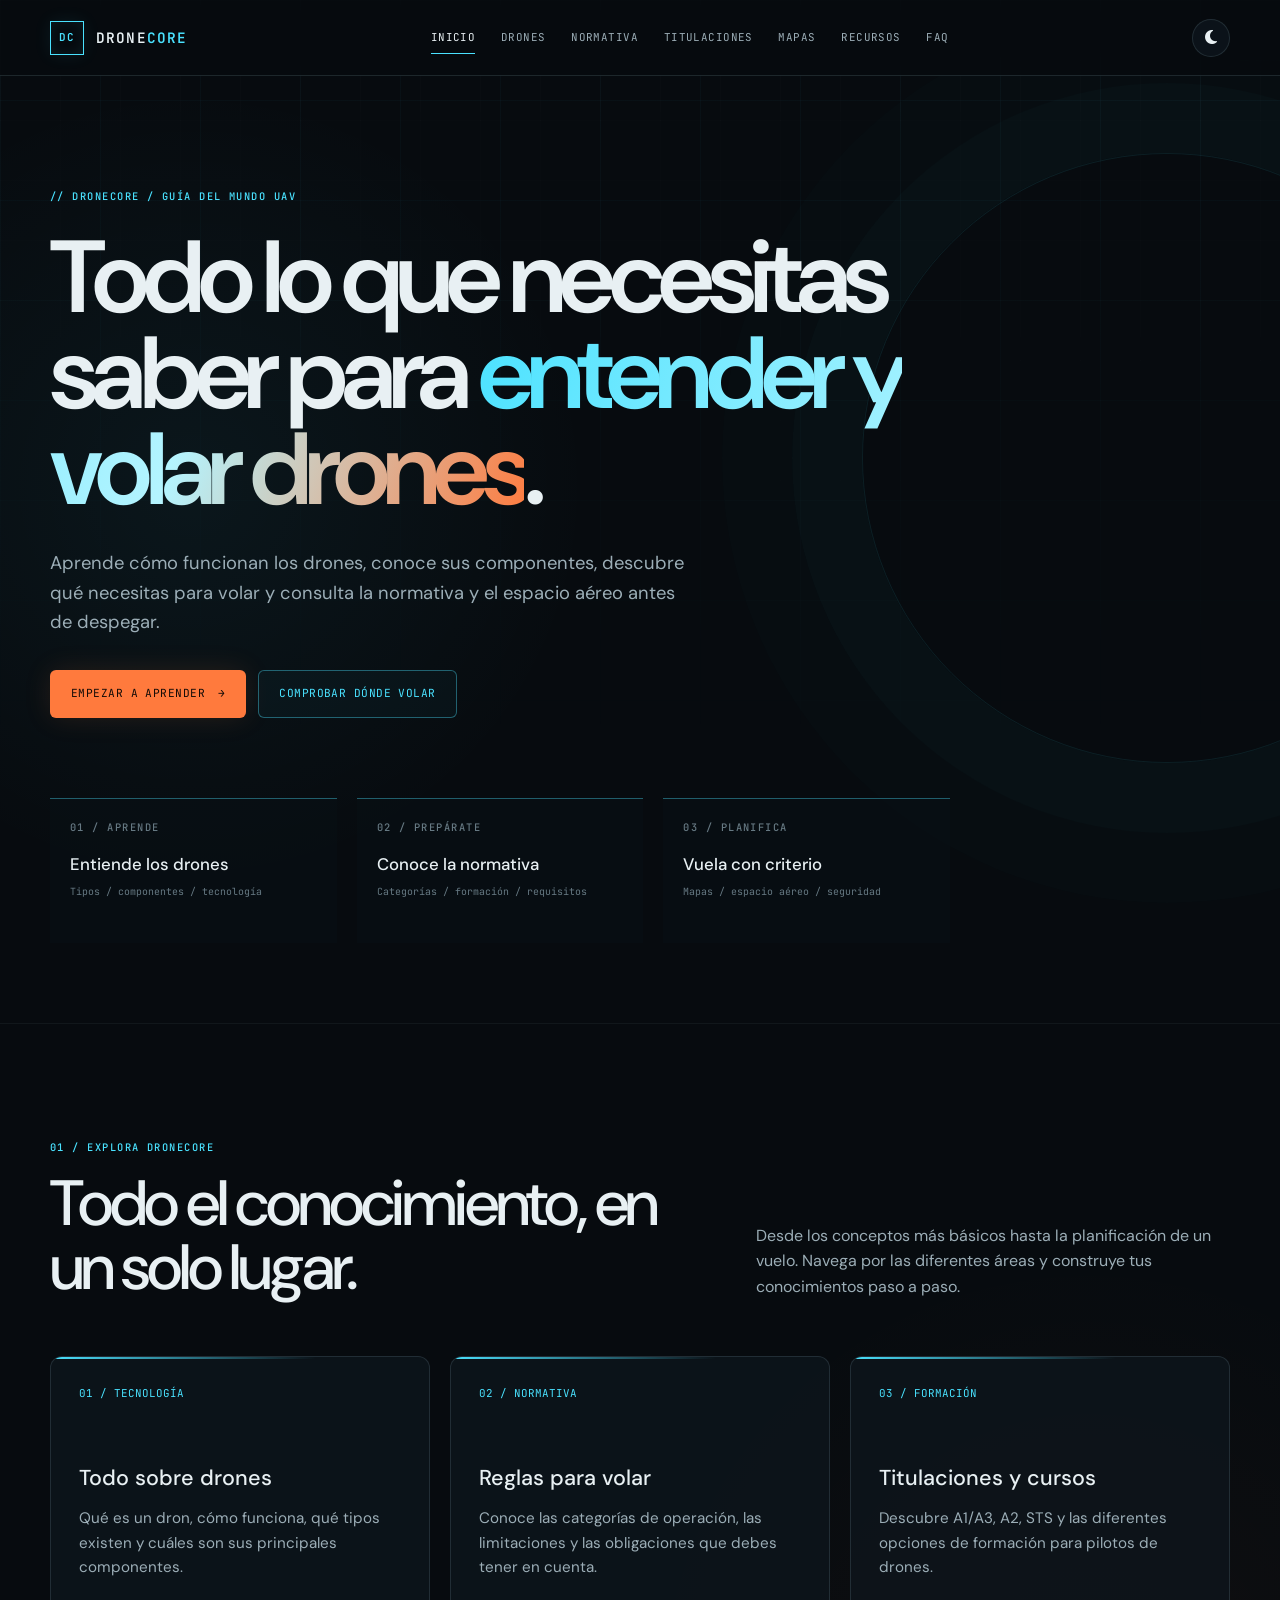
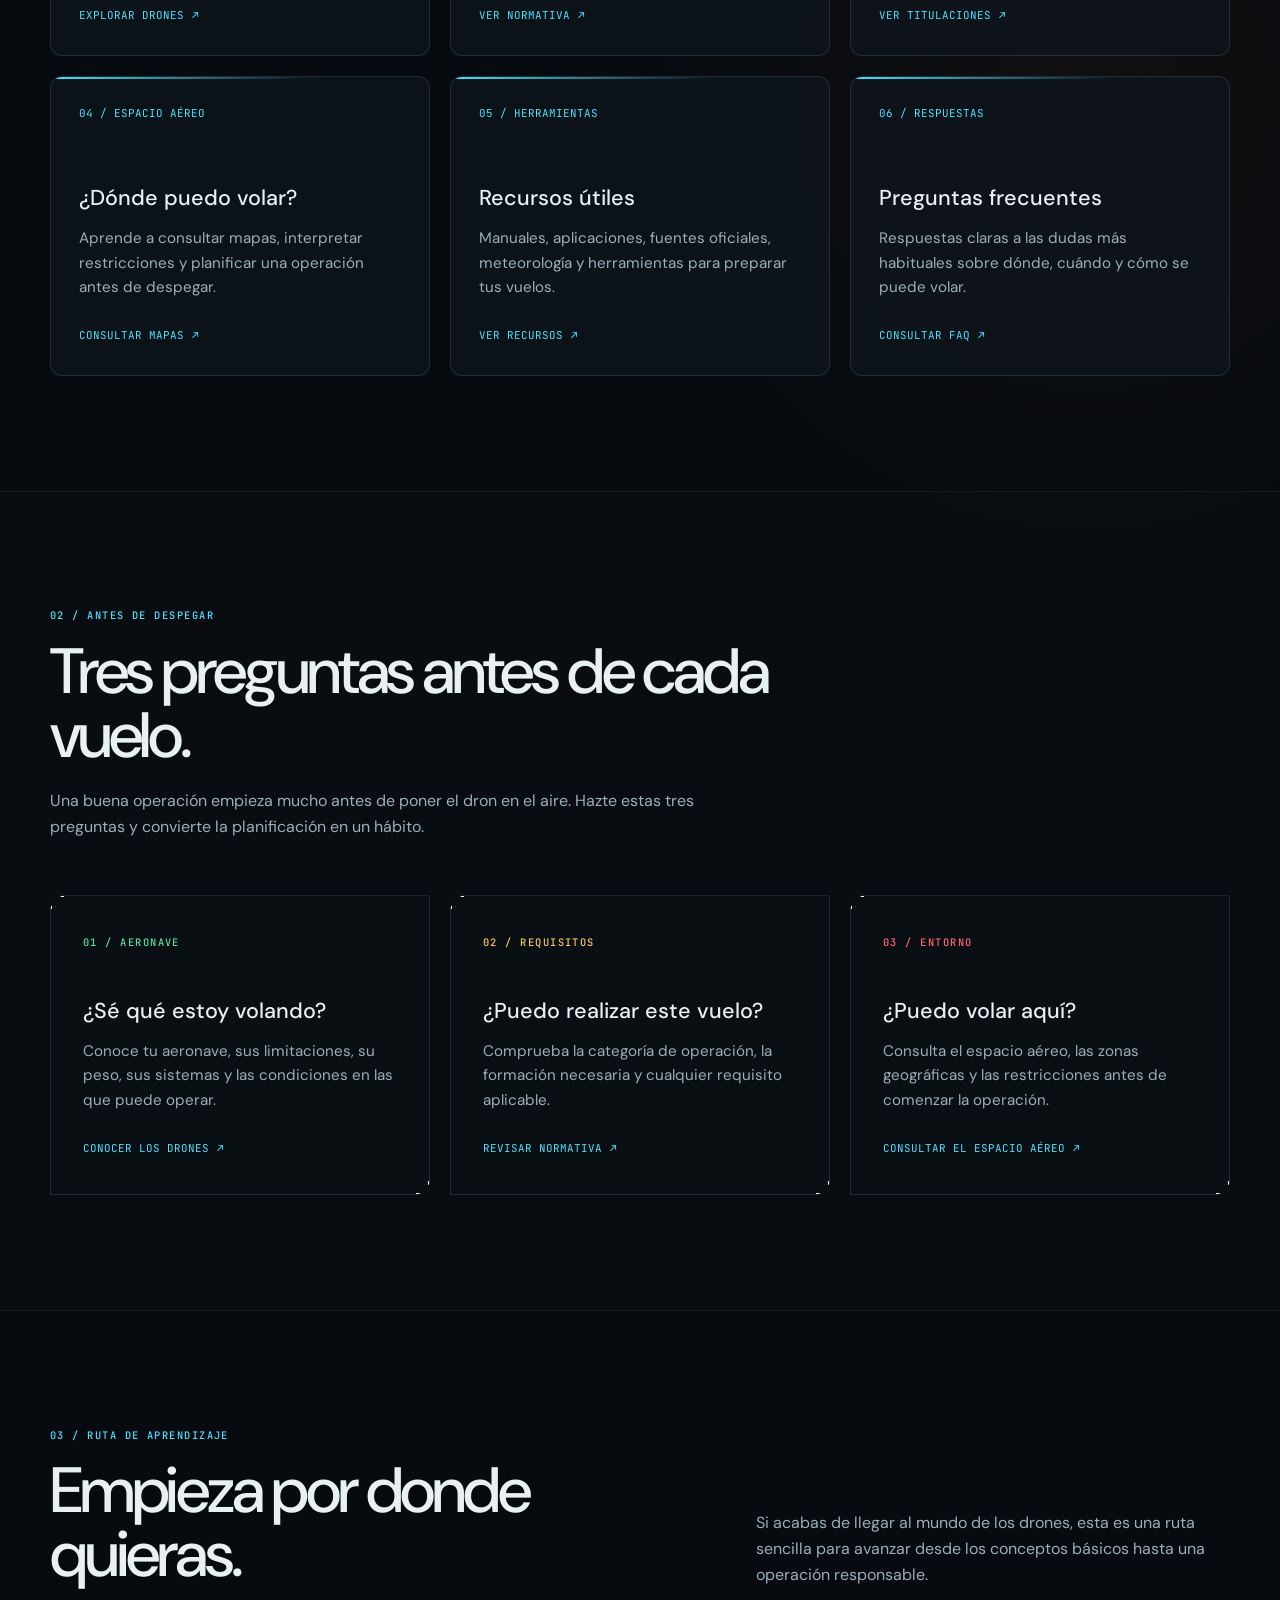
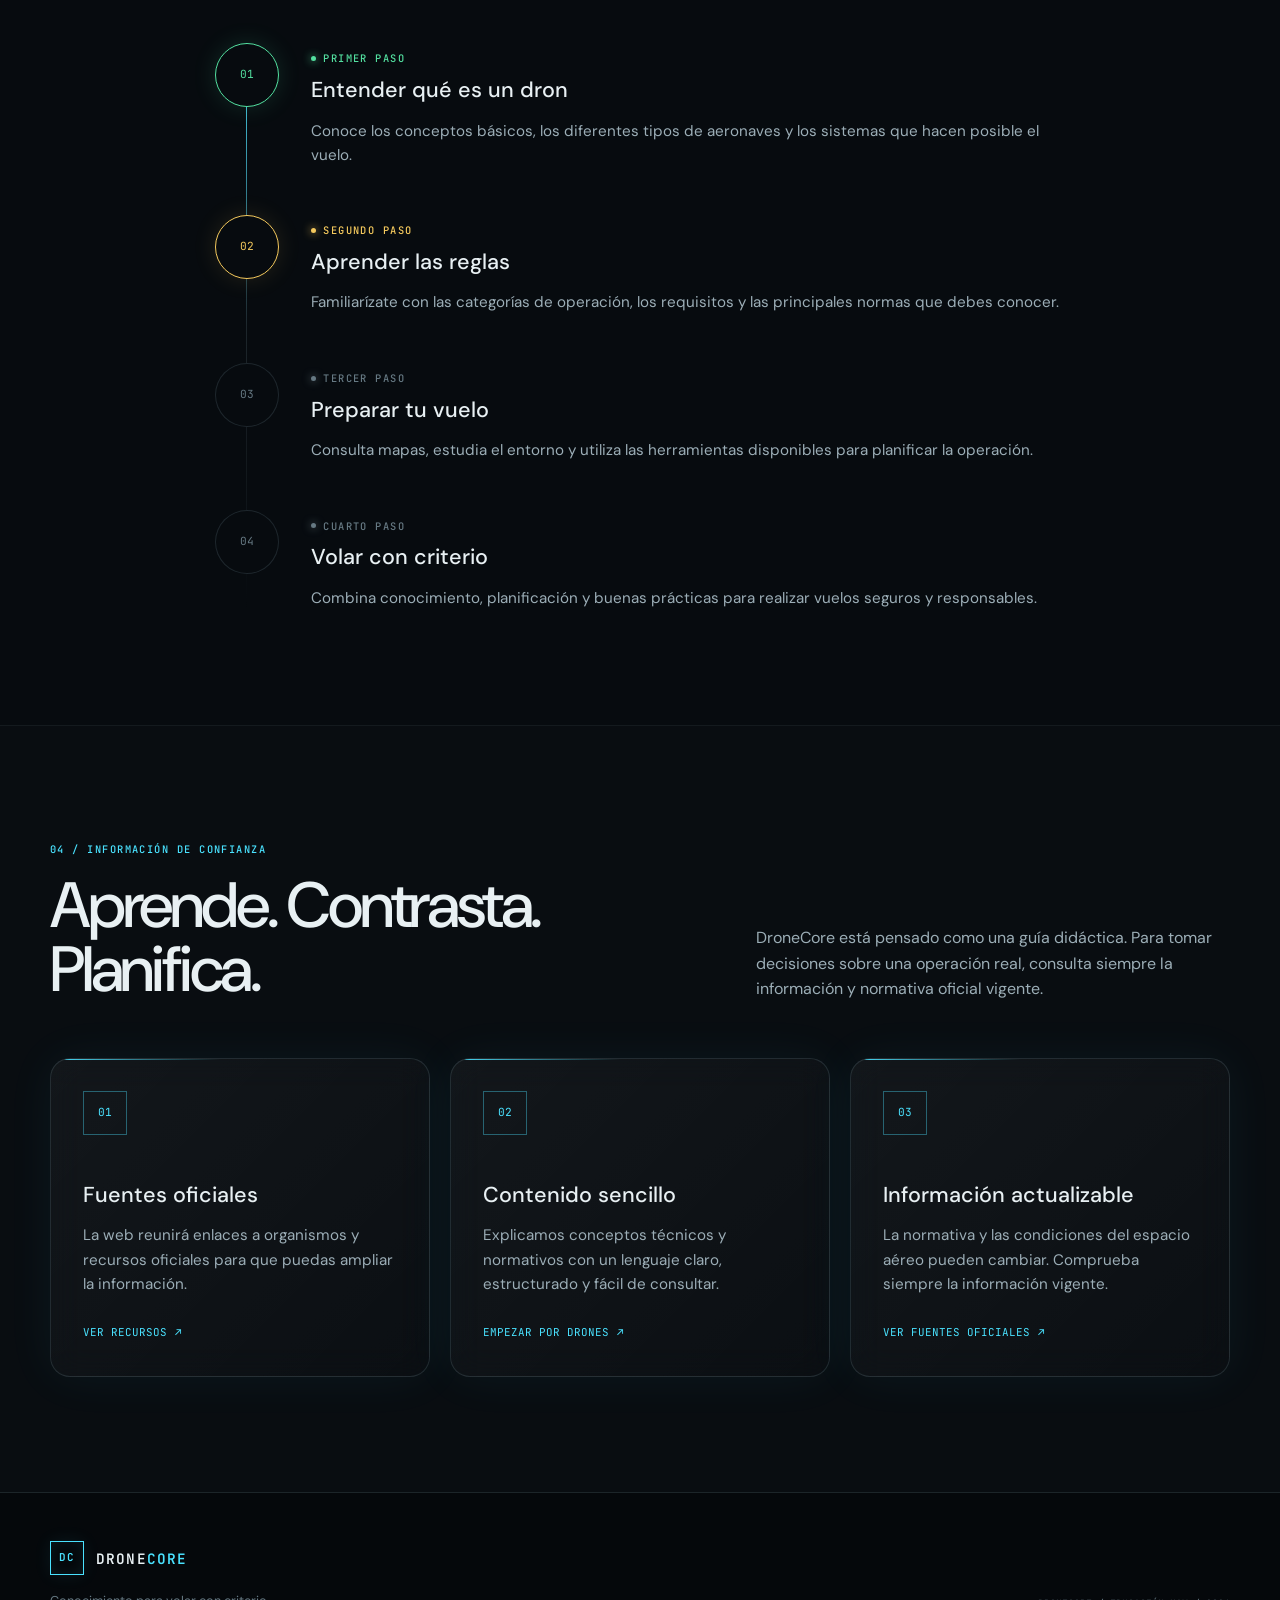
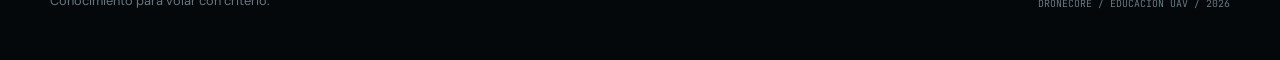
==== commit 1cfd18b4: "formateo añadido al codigo" ====
--- a/index.html
+++ b/index.html
@@ -1,11 +1,11 @@
-
-
 <!DOCTYPE html>
 <html lang="es">
+
 <head>
     <meta charset="UTF-8">
     <meta name="viewport" content="width=device-width, initial-scale=1.0">
-    <meta name="description" content="DroneCore: guía práctica para aprender sobre drones, tecnología, normativa, titulaciones y planificación de vuelos.">
+    <meta name="description"
+        content="DroneCore: guía práctica para aprender sobre drones, tecnología, normativa, titulaciones y planificación de vuelos.">
     <meta property="og:title" content="DroneCore — Guía de drones en España">
     <meta property="og:description" content="Aprende, planifica y vuela con criterio.">
     <meta name="theme-color" content="#070b0f">
@@ -13,6 +13,7 @@
     <link rel="stylesheet" href="https://cdnjs.cloudflare.com/ajax/libs/font-awesome/6.6.0/css/all.min.css">
     <link rel="stylesheet" href="css/styles.css">
 </head>
+
 <body>
     <header class="site-header">
         <div class="container site-header__inner">
@@ -31,11 +32,13 @@
                 <a class="nav-link" href="faq.html">FAQ</a>
             </nav>
 
-            <div class="header-actions"><button class="theme-toggle" type="button" aria-label="Cambiar tema"><i class="fa-solid fa-moon"></i></button><button class="nav-toggle" type="button" aria-label="Abrir menú de navegación" aria-expanded="false" aria-controls="mobile-nav">
-                <span></span>
-                <span></span>
-                <span></span>
-            </button></div>
+            <div class="header-actions"><button class="theme-toggle" type="button" aria-label="Cambiar tema"><i
+                        class="fa-solid fa-moon"></i></button><button class="nav-toggle" type="button"
+                    aria-label="Abrir menú de navegación" aria-expanded="false" aria-controls="mobile-nav">
+                    <span></span>
+                    <span></span>
+                    <span></span>
+                </button></div>
         </div>
 
         <nav class="mobile-nav" id="mobile-nav" aria-label="Navegación móvil" aria-hidden="true">
@@ -60,7 +63,8 @@
                     para volar y consulta la normativa y el espacio aéreo antes de despegar.
                 </p>
                 <div class="hero__actions">
-                    <a class="btn btn--primary" href="drones.html">Empezar a aprender <span aria-hidden="true">→</span></a>
+                    <a class="btn btn--primary" href="drones.html">Empezar a aprender <span
+                            aria-hidden="true">→</span></a>
                     <a class="btn btn--secondary" href="mapas.html">Comprobar dónde volar</a>
                 </div>
 
@@ -101,13 +105,15 @@
                     <a class="tech-card" href="drones.html">
                         <span class="tech-card__number">01 / TECNOLOGÍA</span>
                         <h3>Todo sobre drones</h3>
-                        <p>Qué es un dron, cómo funciona, qué tipos existen y cuáles son sus principales componentes.</p>
+                        <p>Qué es un dron, cómo funciona, qué tipos existen y cuáles son sus principales componentes.
+                        </p>
                         <span class="card-link">Explorar drones <span aria-hidden="true">↗</span></span>
                     </a>
                     <a class="tech-card" href="normativa.html">
                         <span class="tech-card__number">02 / NORMATIVA</span>
                         <h3>Reglas para volar</h3>
-                        <p>Conoce las categorías de operación, las limitaciones y las obligaciones que debes tener en cuenta.</p>
+                        <p>Conoce las categorías de operación, las limitaciones y las obligaciones que debes tener en
+                            cuenta.</p>
                         <span class="card-link">Ver normativa <span aria-hidden="true">↗</span></span>
                     </a>
                     <a class="tech-card" href="titulaciones.html">
@@ -119,13 +125,15 @@
                     <a class="tech-card" href="mapas.html">
                         <span class="tech-card__number">04 / ESPACIO AÉREO</span>
                         <h3>¿Dónde puedo volar?</h3>
-                        <p>Aprende a consultar mapas, interpretar restricciones y planificar una operación antes de despegar.</p>
+                        <p>Aprende a consultar mapas, interpretar restricciones y planificar una operación antes de
+                            despegar.</p>
                         <span class="card-link">Consultar mapas <span aria-hidden="true">↗</span></span>
                     </a>
                     <a class="tech-card" href="recursos.html">
                         <span class="tech-card__number">05 / HERRAMIENTAS</span>
                         <h3>Recursos útiles</h3>
-                        <p>Manuales, aplicaciones, fuentes oficiales, meteorología y herramientas para preparar tus vuelos.</p>
+                        <p>Manuales, aplicaciones, fuentes oficiales, meteorología y herramientas para preparar tus
+                            vuelos.</p>
                         <span class="card-link">Ver recursos <span aria-hidden="true">↗</span></span>
                     </a>
                     <a class="tech-card" href="faq.html">
@@ -153,20 +161,25 @@
                     <article class="hud-card">
                         <span class="status status--active">01 / AERONAVE</span>
                         <h3>¿Sé qué estoy volando?</h3>
-                        <p>Conoce tu aeronave, sus limitaciones, su peso, sus sistemas y las condiciones en las que puede operar.</p>
+                        <p>Conoce tu aeronave, sus limitaciones, su peso, sus sistemas y las condiciones en las que
+                            puede operar.</p>
                         <a class="card-link" href="drones.html">Conocer los drones <span aria-hidden="true">↗</span></a>
                     </article>
                     <article class="hud-card">
                         <span class="status status--warning">02 / REQUISITOS</span>
                         <h3>¿Puedo realizar este vuelo?</h3>
-                        <p>Comprueba la categoría de operación, la formación necesaria y cualquier requisito aplicable.</p>
-                        <a class="card-link" href="normativa.html">Revisar normativa <span aria-hidden="true">↗</span></a>
+                        <p>Comprueba la categoría de operación, la formación necesaria y cualquier requisito aplicable.
+                        </p>
+                        <a class="card-link" href="normativa.html">Revisar normativa <span
+                                aria-hidden="true">↗</span></a>
                     </article>
                     <article class="hud-card">
                         <span class="status status--danger">03 / ENTORNO</span>
                         <h3>¿Puedo volar aquí?</h3>
-                        <p>Consulta el espacio aéreo, las zonas geográficas y las restricciones antes de comenzar la operación.</p>
-                        <a class="card-link" href="mapas.html">Consultar el espacio aéreo <span aria-hidden="true">↗</span></a>
+                        <p>Consulta el espacio aéreo, las zonas geográficas y las restricciones antes de comenzar la
+                            operación.</p>
+                        <a class="card-link" href="mapas.html">Consultar el espacio aéreo <span
+                                aria-hidden="true">↗</span></a>
                     </article>
                 </div>
             </div>
@@ -191,7 +204,8 @@
                         <div>
                             <span class="status status--active">PRIMER PASO</span>
                             <h3>Entender qué es un dron</h3>
-                            <p>Conoce los conceptos básicos, los diferentes tipos de aeronaves y los sistemas que hacen posible el vuelo.</p>
+                            <p>Conoce los conceptos básicos, los diferentes tipos de aeronaves y los sistemas que hacen
+                                posible el vuelo.</p>
                         </div>
                     </article>
                     <article class="timeline__item">
@@ -199,7 +213,8 @@
                         <div>
                             <span class="status">SEGUNDO PASO</span>
                             <h3>Aprender las reglas</h3>
-                            <p>Familiarízate con las categorías de operación, los requisitos y las principales normas que debes conocer.</p>
+                            <p>Familiarízate con las categorías de operación, los requisitos y las principales normas
+                                que debes conocer.</p>
                         </div>
                     </article>
                     <article class="timeline__item">
@@ -207,7 +222,8 @@
                         <div>
                             <span class="status">TERCER PASO</span>
                             <h3>Preparar tu vuelo</h3>
-                            <p>Consulta mapas, estudia el entorno y utiliza las herramientas disponibles para planificar la operación.</p>
+                            <p>Consulta mapas, estudia el entorno y utiliza las herramientas disponibles para planificar
+                                la operación.</p>
                         </div>
                     </article>
                     <article class="timeline__item">
@@ -215,7 +231,8 @@
                         <div>
                             <span class="status">CUARTO PASO</span>
                             <h3>Volar con criterio</h3>
-                            <p>Combina conocimiento, planificación y buenas prácticas para realizar vuelos seguros y responsables.</p>
+                            <p>Combina conocimiento, planificación y buenas prácticas para realizar vuelos seguros y
+                                responsables.</p>
                         </div>
                     </article>
                 </div>
@@ -239,20 +256,24 @@
                     <article class="glass-card">
                         <div class="icon-box" aria-hidden="true">01</div>
                         <h3>Fuentes oficiales</h3>
-                        <p>La web reunirá enlaces a organismos y recursos oficiales para que puedas ampliar la información.</p>
+                        <p>La web reunirá enlaces a organismos y recursos oficiales para que puedas ampliar la
+                            información.</p>
                         <a class="card-link" href="recursos.html">Ver recursos <span aria-hidden="true">↗</span></a>
                     </article>
                     <article class="glass-card">
                         <div class="icon-box" aria-hidden="true">02</div>
                         <h3>Contenido sencillo</h3>
-                        <p>Explicamos conceptos técnicos y normativos con un lenguaje claro, estructurado y fácil de consultar.</p>
+                        <p>Explicamos conceptos técnicos y normativos con un lenguaje claro, estructurado y fácil de
+                            consultar.</p>
                         <a class="card-link" href="drones.html">Empezar por drones <span aria-hidden="true">↗</span></a>
                     </article>
                     <article class="glass-card">
                         <div class="icon-box" aria-hidden="true">03</div>
                         <h3>Información actualizable</h3>
-                        <p>La normativa y las condiciones del espacio aéreo pueden cambiar. Comprueba siempre la información vigente.</p>
-                        <a class="card-link" href="recursos.html">Ver fuentes oficiales <span aria-hidden="true">↗</span></a>
+                        <p>La normativa y las condiciones del espacio aéreo pueden cambiar. Comprueba siempre la
+                            información vigente.</p>
+                        <a class="card-link" href="recursos.html">Ver fuentes oficiales <span
+                                aria-hidden="true">↗</span></a>
                     </article>
                 </div>
             </div>
@@ -275,4 +296,5 @@
 
     <script src="js/main.js" defer></script>
 </body>
-</html>
+
+</html>
--- a/css/styles.css
+++ b/css/styles.css
@@ -38,6 +38,7 @@
 html {
     scroll-behavior: smooth;
     scroll-padding-top: calc(var(--header-height) + 24px);
+    overflow-x: hidden;
 }
 
 body {
@@ -352,6 +353,461 @@
     margin-top: 5rem;
 }
 
+/* Dron CSS 3D que acompaña el recorrido de la página de tecnología. */
+.scroll-drone {
+    --flight-x: 125vw;
+    --flight-y: 12vh;
+    --flight-rotate: -18deg;
+    --flight-scale: .62;
+    position: fixed;
+    top: 0;
+    left: 0;
+    z-index: 20;
+    width: 330px;
+    height: 270px;
+    pointer-events: none;
+    opacity: 0;
+    perspective: 900px;
+    transform: translate3d(var(--flight-x), var(--flight-y), 0) rotate(var(--flight-rotate)) scale(var(--flight-scale));
+    transform-origin: center;
+    transition: opacity 180ms ease, transform 120ms linear;
+}
+
+.scroll-drone.is-flying,
+.scroll-drone.is-anatomy {
+    opacity: 1;
+}
+
+.flight-model {
+    display: block;
+    width: 100%;
+    height: 100%;
+    border: 0;
+    background: transparent;
+    opacity: 0;
+    transition: opacity 180ms ease;
+}
+
+.scroll-drone.is-flying .flight-model {
+    opacity: 1;
+}
+
+.scroll-drone .drone-model {
+    display: none;
+}
+
+.drone-model {
+    position: absolute;
+    top: 58px;
+    left: 55px;
+    width: 220px;
+    height: 150px;
+    transform: rotateX(55deg) rotateZ(-8deg);
+    transform-style: preserve-3d;
+}
+
+.drone-shadow {
+    position: absolute;
+    top: 55px;
+    left: 22px;
+    width: 180px;
+    height: 76px;
+    border-radius: 50%;
+    background: rgba(0, 0, 0, .48);
+    filter: blur(18px);
+    transform: translateZ(-42px);
+}
+
+.drone-body {
+    position: absolute;
+    top: 40px;
+    left: 57px;
+    width: 106px;
+    height: 72px;
+    border: 2px solid rgba(183, 245, 255, .38);
+    border-radius: 38px 38px 28px 28px;
+    background: linear-gradient(145deg, #34454d 0%, #14232c 48%, #071015 100%);
+    box-shadow: inset 10px 8px 16px rgba(255, 255, 255, .1), inset -10px -9px 17px rgba(0, 0, 0, .55), 0 13px 26px rgba(0, 0, 0, .42);
+    transform: translateZ(19px);
+}
+
+.drone-battery {
+    position: absolute;
+    top: 20px;
+    left: 25px;
+    width: 54px;
+    height: 34px;
+    border: 1px solid rgba(74, 226, 255, .42);
+    border-radius: 11px;
+    background: linear-gradient(135deg, #233b46, #0c171d);
+    box-shadow: inset 0 0 11px rgba(74, 226, 255, .13);
+    transition: transform 480ms cubic-bezier(.2, .8, .2, 1);
+}
+
+.drone-gps {
+    position: absolute;
+    top: 7px;
+    left: 43px;
+    width: 22px;
+    height: 9px;
+    border-radius: 50%;
+    background: #79efff;
+    box-shadow: 0 0 13px rgba(74, 226, 255, .85);
+    transition: transform 480ms cubic-bezier(.2, .8, .2, 1);
+}
+
+.drone-camera {
+    position: absolute;
+    bottom: -30px;
+    left: 33px;
+    width: 38px;
+    height: 32px;
+    border: 3px solid #526873;
+    border-radius: 10px;
+    background: radial-gradient(circle at 50% 45%, #4ae2ff 0 13%, #071015 17% 44%, #273b44 47%);
+    box-shadow: 0 8px 13px rgba(0, 0, 0, .48), inset 0 0 7px rgba(74, 226, 255, .3);
+    transform: translateZ(-8px) rotateX(-32deg);
+    transition: transform 480ms cubic-bezier(.2, .8, .2, 1);
+}
+
+.drone-arm {
+    position: absolute;
+    top: 71px;
+    left: 103px;
+    width: 100px;
+    height: 13px;
+    border: 1px solid rgba(181, 223, 235, .3);
+    border-radius: 999px;
+    background: linear-gradient(#2a3e48, #0a1419);
+    transform-origin: 0 50%;
+    box-shadow: 0 6px 9px rgba(0, 0, 0, .35);
+}
+
+.drone-arm--nw {
+    transform: rotate(-142deg) translateZ(8px);
+}
+
+.drone-arm--ne {
+    transform: rotate(-38deg) translateZ(8px);
+}
+
+.drone-arm--sw {
+    transform: rotate(142deg) translateZ(8px);
+}
+
+.drone-arm--se {
+    transform: rotate(38deg) translateZ(8px);
+}
+
+.drone-motor {
+    position: absolute;
+    right: -13px;
+    top: -9px;
+    width: 29px;
+    height: 29px;
+    border: 2px solid #72909a;
+    border-radius: 50%;
+    background: radial-gradient(circle, #4ae2ff 0 8%, #17262d 12% 48%, #080f13 51%);
+    box-shadow: 0 0 13px rgba(74, 226, 255, .25), inset 0 0 8px #000;
+}
+
+.drone-motor::before,
+.drone-motor::after {
+    position: absolute;
+    top: 11px;
+    left: -26px;
+    width: 76px;
+    height: 6px;
+    border-radius: 100%;
+    background: linear-gradient(90deg, transparent, rgba(180, 242, 255, .88), transparent);
+    box-shadow: 0 0 11px rgba(74, 226, 255, .56);
+    content: '';
+}
+
+.drone-motor::after {
+    transform: rotate(90deg);
+}
+
+.scroll-drone.is-flying .drone-motor::before {
+    animation: propeller-spin .18s linear infinite;
+}
+
+.scroll-drone.is-flying .drone-motor::after {
+    animation: propeller-spin .15s linear infinite reverse;
+}
+
+@keyframes propeller-spin {
+    to {
+        transform: rotate(360deg);
+    }
+}
+
+.anatomy-stage {
+    position: relative;
+    min-height: 560px;
+    margin: 2.5rem 0 1.75rem;
+    overflow: hidden;
+    border: 1px solid var(--color-border);
+    border-radius: var(--radius-lg);
+    background: radial-gradient(circle at 50% 46%, rgba(74, 226, 255, .12), transparent 27%), linear-gradient(rgba(74, 226, 255, .045) 1px, transparent 1px), linear-gradient(90deg, rgba(74, 226, 255, .045) 1px, transparent 1px), var(--color-bg-card);
+    background-size: auto, 28px 28px, 28px 28px, auto;
+}
+
+.anatomy-stage p {
+    position: absolute;
+    bottom: 1.25rem;
+    left: 50%;
+    z-index: 1;
+    margin: 0;
+    color: var(--color-text-muted);
+    font: .66rem var(--font-mono);
+    letter-spacing: .05em;
+    text-transform: uppercase;
+    transform: translateX(-50%);
+    white-space: nowrap;
+}
+
+.anatomy-stage i {
+    color: var(--color-cyan);
+}
+
+.part-label {
+    position: absolute;
+    color: var(--color-cyan);
+    font: 600 .57rem var(--font-mono);
+    letter-spacing: .08em;
+    opacity: 0;
+    transition: opacity .35s ease .12s;
+}
+
+.part-label::after {
+    position: absolute;
+    top: 50%;
+    width: 72px;
+    border-top: 1px solid rgba(74, 226, 255, .65);
+    content: '';
+}
+
+.part-label--propulsion {
+    top: 22px;
+    right: -34px;
+}
+
+.part-label--propulsion::after {
+    right: 100%;
+}
+
+.part-label--frame {
+    top: 88px;
+    left: -11px;
+}
+
+.part-label--frame::after {
+    left: 100%;
+}
+
+.part-label--battery {
+    top: 149px;
+    right: -2px;
+}
+
+.part-label--battery::after {
+    right: 100%;
+}
+
+.part-label--camera {
+    bottom: 20px;
+    left: -8px;
+}
+
+.part-label--camera::after {
+    left: 100%;
+}
+
+.part-label--gps {
+    bottom: 69px;
+    right: -5px;
+}
+
+.part-label--gps::after {
+    right: 100%;
+}
+
+.scroll-drone.is-anatomy .part-label {
+    opacity: 1;
+}
+
+.scroll-drone.is-anatomy .drone-battery {
+    transform: translate(-24px, -34px) translateZ(20px);
+}
+
+.scroll-drone.is-anatomy .drone-gps {
+    transform: translate(34px, -27px) translateZ(12px);
+}
+
+.scroll-drone.is-anatomy .drone-camera {
+    transform: translate(-22px, 29px) translateZ(-8px) rotateX(-32deg);
+}
+
+.scroll-drone.is-anatomy .drone-model {
+    animation: anatomy-hover 2.6s ease-in-out infinite;
+}
+
+@keyframes anatomy-hover {
+    50% {
+        transform: translateY(-8px) rotateX(55deg) rotateZ(-8deg);
+    }
+}
+
+/* Panel de anatomía: el modelo real queda contenido dentro de su área. */
+.anatomy-stage {
+    display: grid;
+    min-height: 510px;
+    grid-template-columns: minmax(150px, .9fr) minmax(280px, 1.5fr) minmax(150px, .9fr);
+    align-items: center;
+    gap: .5rem;
+    padding: 2rem 1.15rem 3.5rem;
+    border: 0;
+    border-radius: 0;
+    background: none;
+}
+
+.anatomy-model {
+    width: 100%;
+    height: 390px;
+    border: 0;
+    opacity: .12;
+    filter: saturate(.85) contrast(1.08);
+    transition: opacity 500ms ease, transform 500ms cubic-bezier(.2, .8, .2, 1);
+    transform: scale(.92);
+}
+
+.anatomy-stage.is-active .anatomy-model {
+    opacity: 1;
+    transform: scale(1);
+}
+
+.anatomy-callouts {
+    display: grid;
+    gap: 2rem;
+    opacity: .2;
+    transition: opacity 450ms ease 140ms, transform 450ms cubic-bezier(.2, .8, .2, 1);
+}
+
+.anatomy-callouts--left {
+    transform: translateX(-18px);
+}
+
+.anatomy-callouts--right {
+    transform: translateX(18px);
+}
+
+.anatomy-stage.is-active .anatomy-callouts {
+    opacity: 1;
+    transform: translateX(0);
+}
+
+.anatomy-callout {
+    position: relative;
+    display: flex;
+    gap: .65rem;
+    align-items: flex-start;
+    color: var(--color-text-soft);
+}
+
+.anatomy-callout b {
+    flex: 0 0 auto;
+    color: var(--color-cyan);
+    font: .65rem var(--font-mono);
+}
+
+.anatomy-callout strong,
+.anatomy-callout small {
+    display: block;
+}
+
+.anatomy-callout strong {
+    color: var(--color-text);
+    font-size: .8rem;
+    line-height: 1.2;
+}
+
+.anatomy-callout small {
+    margin-top: .3rem;
+    font-size: .71rem;
+    line-height: 1.45;
+}
+
+.anatomy-callouts--left .anatomy-callout::after,
+.anatomy-callouts--right .anatomy-callout::after {
+    position: absolute;
+    top: 8px;
+    width: 25px;
+    border-top: 1px solid rgba(74, 226, 255, .55);
+    content: '';
+}
+
+.anatomy-callouts--left .anatomy-callout::after {
+    right: -30px;
+}
+
+.anatomy-callouts--right .anatomy-callout::after {
+    left: -30px;
+}
+
+.anatomy-stage .anatomy-credit {
+    right: 1rem;
+    bottom: .75rem;
+    left: auto;
+    color: var(--color-text-muted);
+    font-size: .54rem;
+    transform: none;
+}
+
+.anatomy-credit a {
+    color: var(--color-cyan);
+    text-decoration: underline;
+    text-underline-offset: 2px;
+}
+
+/* Acabado mate inspirado en drones de consumo, en lugar de un aspecto neón. */
+.scroll-drone .drone-body {
+    border-color: rgba(226, 239, 241, .72);
+    background: linear-gradient(145deg, #eef2f1 0%, #aab6b8 45%, #4c5b5f 100%);
+    box-shadow: inset 11px 9px 16px rgba(255, 255, 255, .45), inset -11px -10px 18px rgba(24, 35, 38, .38), 0 13px 26px rgba(0, 0, 0, .42);
+}
+
+.scroll-drone .drone-arm {
+    border-color: rgba(230, 239, 239, .52);
+    background: linear-gradient(#d4dddd, #607075 55%, #2f3d41);
+}
+
+.scroll-drone .drone-motor {
+    border-color: #bbc5c5;
+    background: radial-gradient(circle, #9ca8a9 0 8%, #455257 12% 48%, #1c2528 51%);
+    box-shadow: 0 0 9px rgba(255, 255, 255, .2), inset 0 0 8px #000;
+}
+
+.scroll-drone .drone-motor::before,
+.scroll-drone .drone-motor::after {
+    background: linear-gradient(90deg, transparent, rgba(220, 232, 233, .86), transparent);
+    box-shadow: 0 0 8px rgba(201, 224, 227, .35);
+}
+
+.scroll-drone .drone-battery {
+    border-color: rgba(35, 50, 53, .55);
+    background: linear-gradient(135deg, #536267, #1d282b);
+}
+
+.scroll-drone .drone-gps {
+    background: #d6e1e0;
+    box-shadow: 0 0 7px rgba(255, 255, 255, .45);
+}
+
+.scroll-drone .drone-camera {
+    border-color: #89999c;
+}
+
 /* Sections */
 .section {
     position: relative;
@@ -820,6 +1276,33 @@
     border-color: var(--color-cyan);
     color: var(--color-cyan);
     box-shadow: 0 0 24px rgba(74, 226, 255, 0.12);
+}
+
+/* Progreso de lectura en las rutas paso a paso. */
+.timeline__item,
+.timeline__item .timeline__index,
+.timeline__item .status {
+    transition: color 260ms ease, border-color 260ms ease, background-color 260ms ease, box-shadow 260ms ease;
+}
+
+.timeline__item.is-complete .timeline__index {
+    border-color: var(--color-green);
+    color: var(--color-green);
+    box-shadow: 0 0 24px rgba(83, 224, 160, 0.14);
+}
+
+.timeline__item.is-complete .status {
+    color: var(--color-green);
+}
+
+.timeline__item.is-next .timeline__index {
+    border-color: var(--color-yellow);
+    color: var(--color-yellow);
+    box-shadow: 0 0 24px rgba(244, 201, 93, 0.12);
+}
+
+.timeline__item.is-next .status {
+    color: var(--color-yellow);
 }
 
 .timeline__item .status {
@@ -996,6 +1479,61 @@
         align-items: flex-start;
         flex-direction: column;
     }
+
+    .scroll-drone {
+        --flight-scale: .5;
+    }
+
+    .scroll-drone.is-anatomy {
+        --flight-x: calc(50vw - 165px) !important;
+        --flight-y: calc(50vh - 135px) !important;
+        --flight-scale: .68 !important;
+    }
+
+    .anatomy-stage {
+        min-height: 760px;
+        grid-template-columns: 1fr;
+        grid-template-rows: auto 290px auto;
+        gap: 1.25rem;
+        padding: 1.5rem 1.25rem 3.5rem;
+    }
+
+    .anatomy-model {
+        height: 290px;
+        grid-row: 2;
+    }
+
+    .anatomy-callouts {
+        grid-template-columns: 1fr 1fr;
+        gap: 1.25rem;
+    }
+
+    .anatomy-callouts--left {
+        grid-row: 1;
+    }
+
+    .anatomy-callouts--right {
+        grid-row: 3;
+    }
+
+    .anatomy-callouts--left .anatomy-callout::after,
+    .anatomy-callouts--right .anatomy-callout::after {
+        display: none;
+    }
+
+    .anatomy-stage .anatomy-credit {
+        right: 50%;
+        transform: translateX(50%);
+        white-space: nowrap;
+    }
+
+    .part-label {
+        font-size: .48rem;
+    }
+
+    .part-label::after {
+        width: 42px;
+    }
 }
 
 @media (prefers-reduced-motion: reduce) {
@@ -1011,48 +1549,360 @@
         animation-duration: 0.01ms !important;
         animation-iteration-count: 1 !important;
     }
+
+    .scroll-drone {
+        display: none;
+    }
 }
 
 /* Utilidades y preferencias de lectura */
-.header-actions { display: flex; align-items: center; gap: .5rem; }
-.theme-toggle { width: 38px; height: 38px; border: 1px solid var(--color-border); border-radius: 50%; background: var(--color-bg-card); cursor: pointer; }
-.theme-toggle:hover { border-color: var(--color-cyan); color: var(--color-cyan); }
-.page-hero { padding: calc(var(--header-height) + 5rem) 0 4.5rem; border-bottom: 1px solid var(--color-border); background: radial-gradient(circle at 70% 0%, var(--color-cyan-soft), transparent 26rem); }
-.page-hero h1 { max-width: 850px; margin: .5rem 0 1rem; font-size: clamp(3rem, 7vw, 5.5rem); line-height: .98; letter-spacing: -.06em; }
-.page-hero p { max-width: 720px; color: var(--color-text-soft); font-size: 1.08rem; }
-.page-layout { display: grid; grid-template-columns: minmax(0, 1fr) 230px; gap: 4rem; }
-.content h2 { margin: 0 0 1.1rem; font-size: clamp(2rem, 4vw, 3.2rem); letter-spacing: -.045em; line-height: 1.05; }
-.content h3 { margin: 0 0 .65rem; font-size: 1.18rem; }
-.content p + p { margin-top: 1rem; }
-.content ul { margin: 1rem 0 0 1.2rem; color: var(--color-text-soft); }
-.content li + li { margin-top: .45rem; }
-.content-section { padding: 0 0 4.5rem; }
-.content-section + .content-section { padding-top: 4.5rem; border-top: 1px solid var(--color-border); }
-.page-index { position: sticky; top: 106px; align-self: start; padding: 1rem; border-left: 1px solid var(--color-border); }
-.page-index strong { display: block; margin-bottom: .75rem; font: .66rem var(--font-mono); color: var(--color-cyan); letter-spacing: .08em; }
-.page-index a { display: block; padding: .35rem 0; color: var(--color-text-muted); font-size: .84rem; }
-.page-index a:hover { color: var(--color-cyan); }
-.info-box { margin-top: 1.5rem; padding: 1.1rem 1.25rem; border: 1px solid var(--color-border-strong); border-radius: var(--radius-md); background: var(--color-cyan-soft); color: var(--color-text-soft); }
-.info-box--warning { border-color: rgba(244,201,93,.45); background: rgba(244,201,93,.08); }
-.checklist { padding: 0; margin: 1.25rem 0 0 !important; list-style: none; }
-.checklist li { position: relative; padding-left: 1.65rem; }
-.checklist li::before { position:absolute; left:0; color: var(--color-green); content:'✓'; }
-.resource-card { display: flex; flex-direction: column; gap: .65rem; padding: 1.4rem; border: 1px solid var(--color-border); border-radius: var(--radius-md); background: var(--color-bg-card); transition: transform .2s ease, border-color .2s ease; }
-.resource-card:hover { border-color: var(--color-border-strong); transform: translateY(-3px); }
-.resource-card p { color: var(--color-text-soft); font-size: .9rem; }
-.resource-card i { color: var(--color-cyan); font-size: 1.25rem; }
-.search-wrap { position: relative; margin: 1.5rem 0 2.2rem; }
-.search-wrap input { width: 100%; padding: .95rem 1rem .95rem 2.8rem; border: 1px solid var(--color-border); border-radius: 999px; outline: 0; background: var(--color-bg-card); color: var(--color-text); }
-.search-wrap i { position: absolute; top: 50%; left: 1rem; color: var(--color-text-muted); transform: translateY(-50%); }
-.faq-item { border-bottom: 1px solid var(--color-border); }
-.faq-item summary { padding: 1.2rem 2rem 1.2rem 0; cursor: pointer; font-weight: 600; list-style: none; }
-.faq-item summary::after { float: right; color: var(--color-cyan); content: '+'; font-size: 1.4rem; font-weight: 400; }
-.faq-item[open] summary::after { content: '−'; }
-.faq-item p { max-width: 780px; padding: 0 0 1.35rem; color: var(--color-text-soft); }
-.back-to-top { position: fixed; right: 1.5rem; bottom: 1.5rem; z-index: 20; display: grid; width: 44px; height: 44px; place-items: center; border: 1px solid var(--color-border-strong); border-radius: 50%; background: var(--color-bg-card-solid); color: var(--color-cyan); cursor: pointer; opacity: 0; pointer-events: none; transform: translateY(10px); transition: .2s ease; }
-.back-to-top.is-visible { opacity: 1; pointer-events: auto; transform: translateY(0); }
-.reveal { opacity: 0; transform: translateY(16px); transition: opacity .55s ease, transform .55s ease; }
-.reveal.is-visible { opacity: 1; transform: none; }
-[data-theme="light"] { --color-bg:#f7fafb; --color-bg-soft:#eef4f6; --color-bg-card:rgba(255,255,255,.78); --color-bg-card-solid:#fff; --color-surface:#fff; --color-border:rgba(17,54,67,.14); --color-border-strong:rgba(0,139,174,.45); --color-text:#13242b; --color-text-soft:#52666e; --color-text-muted:#71858d; --color-cyan:#007f9f; --color-cyan-soft:rgba(0,127,159,.1); }
-[data-theme="light"] .site-header, [data-theme="light"] .mobile-nav { background: rgba(247,250,251,.92); }
-@media (max-width: 850px) { .page-layout { grid-template-columns: 1fr; gap: 2rem; } .page-index { display: none; } }
+.header-actions {
+    display: flex;
+    align-items: center;
+    gap: .5rem;
+}
+
+.theme-toggle {
+    width: 38px;
+    height: 38px;
+    border: 1px solid var(--color-border);
+    border-radius: 50%;
+    background: var(--color-bg-card);
+    cursor: pointer;
+}
+
+.theme-toggle:hover {
+    border-color: var(--color-cyan);
+    color: var(--color-cyan);
+}
+
+.page-hero {
+    padding: calc(var(--header-height) + 5rem) 0 4.5rem;
+    border-bottom: 1px solid var(--color-border);
+    background: radial-gradient(circle at 70% 0%, var(--color-cyan-soft), transparent 26rem);
+}
+
+.page-hero h1 {
+    max-width: 850px;
+    margin: .5rem 0 1rem;
+    font-size: clamp(3rem, 7vw, 5.5rem);
+    line-height: .98;
+    letter-spacing: -.06em;
+}
+
+.page-hero p {
+    max-width: 720px;
+    color: var(--color-text-soft);
+    font-size: 1.08rem;
+}
+
+.page-layout {
+    display: grid;
+    grid-template-columns: minmax(0, 1fr) 230px;
+    gap: 4rem;
+}
+
+.content h2 {
+    margin: 0 0 1.1rem;
+    font-size: clamp(2rem, 4vw, 3.2rem);
+    letter-spacing: -.045em;
+    line-height: 1.05;
+}
+
+.content h3 {
+    margin: 0 0 .65rem;
+    font-size: 1.18rem;
+}
+
+.content p+p {
+    margin-top: 1rem;
+}
+
+.content ul {
+    margin: 1rem 0 0 1.2rem;
+    color: var(--color-text-soft);
+}
+
+.content li+li {
+    margin-top: .45rem;
+}
+
+.content-section {
+    padding: 0 0 4.5rem;
+}
+
+.content-section+.content-section {
+    padding-top: 4.5rem;
+    border-top: 1px solid var(--color-border);
+}
+
+.page-index {
+    position: sticky;
+    top: 106px;
+    align-self: start;
+    padding: 1rem;
+    border-left: 1px solid var(--color-border);
+}
+
+.page-index strong {
+    display: block;
+    margin-bottom: .75rem;
+    font: .66rem var(--font-mono);
+    color: var(--color-cyan);
+    letter-spacing: .08em;
+}
+
+.page-index a {
+    display: block;
+    padding: .35rem 0;
+    color: var(--color-text-muted);
+    font-size: .84rem;
+}
+
+.page-index a:hover {
+    color: var(--color-cyan);
+}
+
+.info-box {
+    margin-top: 1.5rem;
+    padding: 1.1rem 1.25rem;
+    border: 1px solid var(--color-border-strong);
+    border-radius: var(--radius-md);
+    background: var(--color-cyan-soft);
+    color: var(--color-text-soft);
+}
+
+.info-box--warning {
+    border-color: rgba(244, 201, 93, .45);
+    background: rgba(244, 201, 93, .08);
+}
+
+.checklist {
+    padding: 0;
+    margin: 1.25rem 0 0 !important;
+    list-style: none;
+}
+
+.checklist li {
+    position: relative;
+    padding-left: 1.65rem;
+}
+
+.checklist li::before {
+    position: absolute;
+    left: 0;
+    color: var(--color-green);
+    content: '✓';
+}
+
+.resource-card {
+    display: flex;
+    flex-direction: column;
+    gap: .65rem;
+    padding: 1.4rem;
+    border: 1px solid var(--color-border);
+    border-radius: var(--radius-md);
+    background: var(--color-bg-card);
+    transition: transform .2s ease, border-color .2s ease;
+}
+
+.resource-card:hover {
+    border-color: var(--color-border-strong);
+    transform: translateY(-3px);
+}
+
+.resource-card p {
+    color: var(--color-text-soft);
+    font-size: .9rem;
+}
+
+.resource-card>i {
+    display: block;
+    color: var(--color-cyan);
+    font-size: 1.25rem;
+    line-height: 1;
+}
+
+.content-section>.grid {
+    margin-top: 2rem;
+}
+
+.search-wrap {
+    position: relative;
+    margin: 1.5rem 0 2.2rem;
+}
+
+.search-wrap input {
+    width: 100%;
+    padding: .95rem 1rem .95rem 2.8rem;
+    border: 1px solid var(--color-border);
+    border-radius: 999px;
+    outline: 0;
+    background: var(--color-bg-card);
+    color: var(--color-text);
+}
+
+.search-wrap i {
+    position: absolute;
+    top: 50%;
+    left: 1rem;
+    color: var(--color-text-muted);
+    transform: translateY(-50%);
+}
+
+.faq-item {
+    border-bottom: 1px solid var(--color-border);
+}
+
+.faq-item summary {
+    padding: 1.2rem 2rem 1.2rem 0;
+    cursor: pointer;
+    font-weight: 600;
+    list-style: none;
+}
+
+.faq-item summary::after {
+    float: right;
+    color: var(--color-cyan);
+    content: '+';
+    font-size: 1.4rem;
+    font-weight: 400;
+}
+
+.faq-item[open] summary::after {
+    content: '−';
+}
+
+.faq-item p {
+    max-width: 780px;
+    padding: 0 0 1.35rem;
+    color: var(--color-text-soft);
+}
+
+.back-to-top {
+    position: fixed;
+    right: 1.5rem;
+    bottom: 1.5rem;
+    z-index: 20;
+    display: grid;
+    width: 44px;
+    height: 44px;
+    place-items: center;
+    border: 1px solid var(--color-border-strong);
+    border-radius: 50%;
+    background: var(--color-bg-card-solid);
+    color: var(--color-cyan);
+    cursor: pointer;
+    opacity: 0;
+    pointer-events: none;
+    transform: translateY(10px);
+    transition: .2s ease;
+}
+
+.back-to-top.is-visible {
+    opacity: 1;
+    pointer-events: auto;
+    transform: translateY(0);
+}
+
+.reveal {
+    opacity: 0;
+    transform: translateY(16px);
+    transition: opacity .55s ease, transform .55s ease;
+}
+
+.reveal.is-visible {
+    opacity: 1;
+    transform: none;
+}
+
+[data-theme="light"] {
+    --color-bg: #f7fafb;
+    --color-bg-soft: #eef4f6;
+    --color-bg-card: rgba(255, 255, 255, .78);
+    --color-bg-card-solid: #fff;
+    --color-surface: #fff;
+    --color-border: rgba(17, 54, 67, .14);
+    --color-border-strong: rgba(0, 139, 174, .45);
+    --color-text: #13242b;
+    --color-text-soft: #52666e;
+    --color-text-muted: #71858d;
+    --color-cyan: #007f9f;
+    --color-cyan-soft: rgba(0, 127, 159, .1);
+}
+
+[data-theme="light"] .site-header {
+    background: rgba(247, 250, 251, .97);
+}
+
+[data-theme="light"] .mobile-nav {
+    border-color: rgba(17, 54, 67, .16);
+    background: #f7fafb;
+    box-shadow: 0 18px 28px rgba(20, 52, 63, .12);
+}
+
+[data-theme="light"] .mobile-nav .nav-link {
+    color: #243940;
+}
+
+[data-theme="light"] .mobile-nav .nav-link.is-active {
+    color: #007f9f;
+}
+
+[data-theme="light"] .data-card {
+    border: 1px solid rgba(0, 127, 159, .18);
+    border-top: 2px solid var(--color-cyan);
+    background: rgba(255, 255, 255, .9);
+    box-shadow: 0 10px 24px rgba(25, 66, 78, .07);
+}
+
+[data-theme="light"] .data-card__label,
+[data-theme="light"] .data-card__meta {
+    color: #5c747d;
+}
+
+[data-theme="light"] .data-card__value {
+    color: #172e36;
+}
+
+[data-theme="light"] .tech-card:hover {
+    border-color: rgba(0, 127, 159, .38);
+    background: #eaf6f8;
+    box-shadow: 0 12px 25px rgba(25, 97, 115, .1);
+}
+
+[data-theme="light"] .tech-card:hover h3 {
+    color: #102f39;
+}
+
+[data-theme="light"] .tech-card:hover p {
+    color: #42616b;
+}
+
+[data-theme="light"] .tech-card:hover .card-link {
+    color: #006d89;
+}
+
+[data-theme="light"] .hud-card {
+    background: rgba(255, 255, 255, .9);
+}
+
+[data-theme="light"] .glass-card {
+    background: linear-gradient(135deg, rgba(255, 255, 255, .96), rgba(235, 245, 247, .8));
+}
+
+.grid>*,
+.page-layout>* {
+    min-width: 0;
+}
+
+@media (max-width: 850px) {
+    .page-layout {
+        grid-template-columns: 1fr;
+        gap: 2rem;
+    }
+
+    .page-index {
+        display: none;
+    }
+}
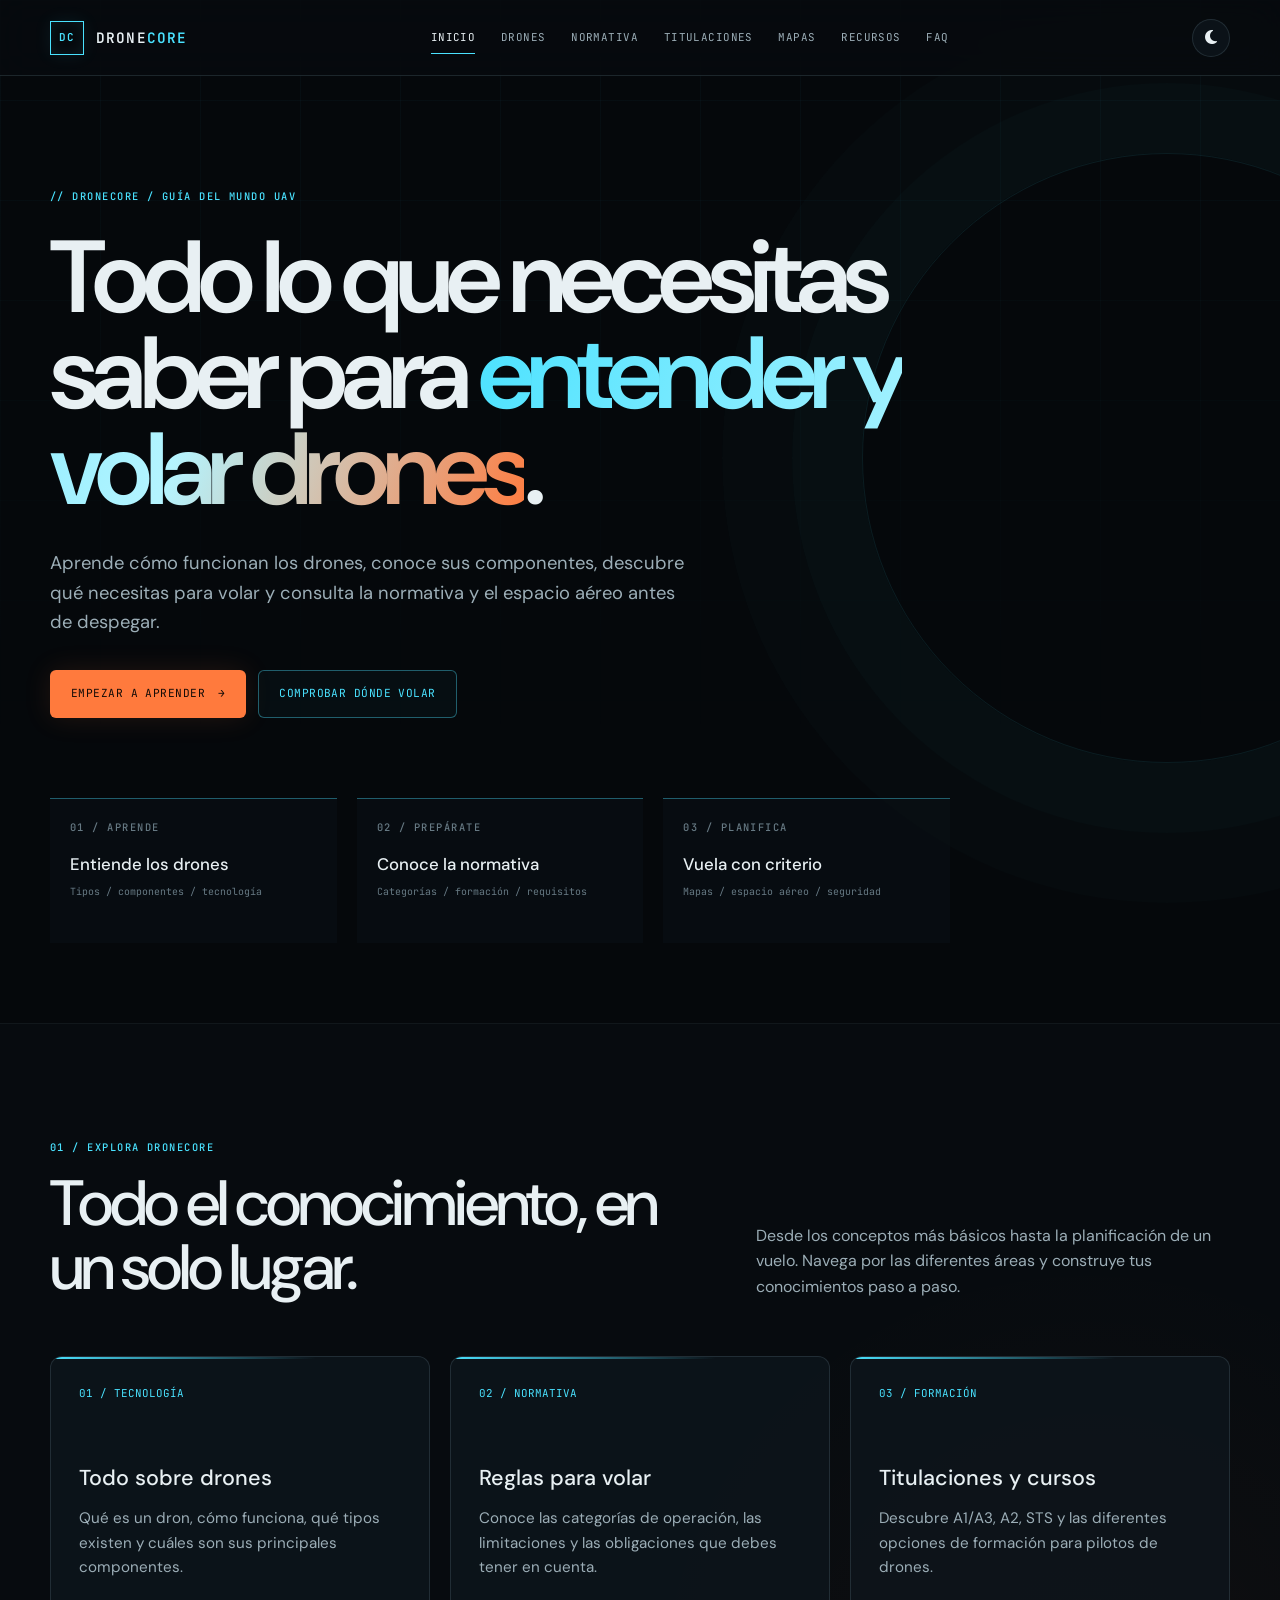
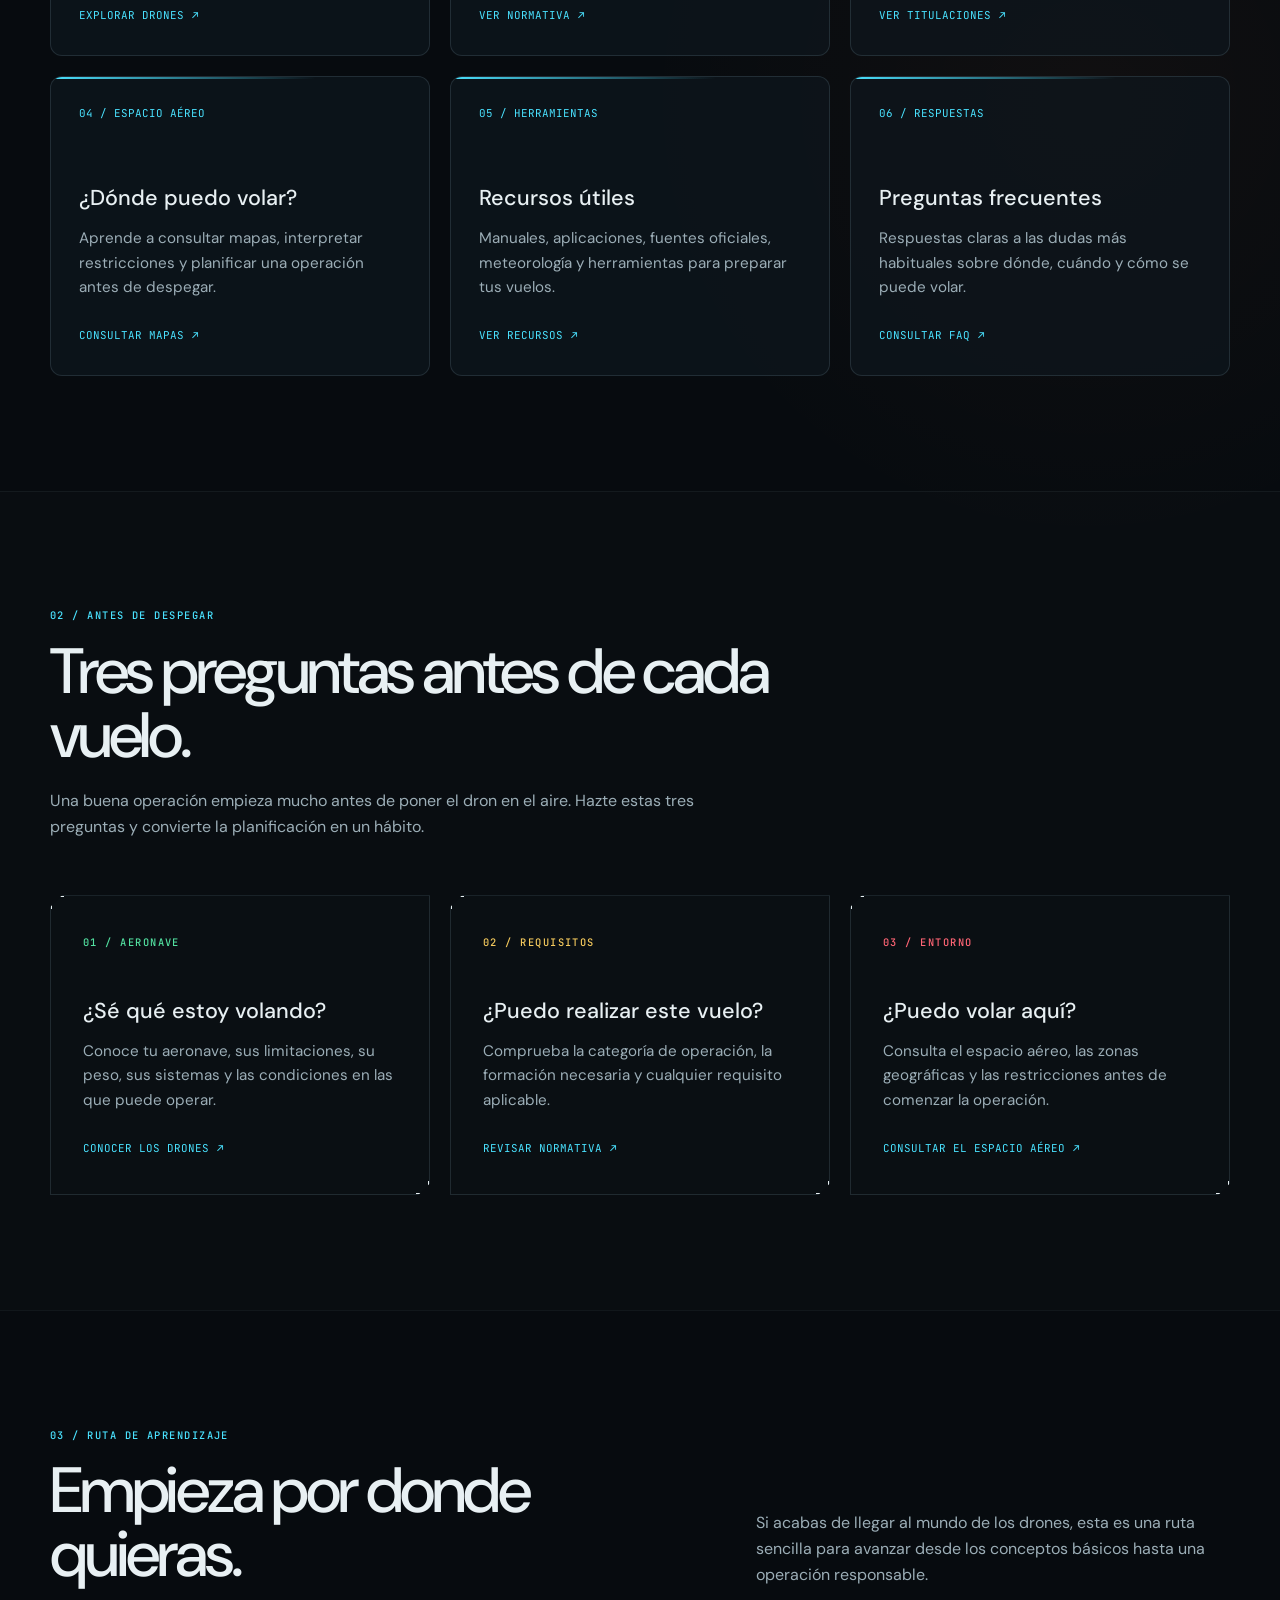
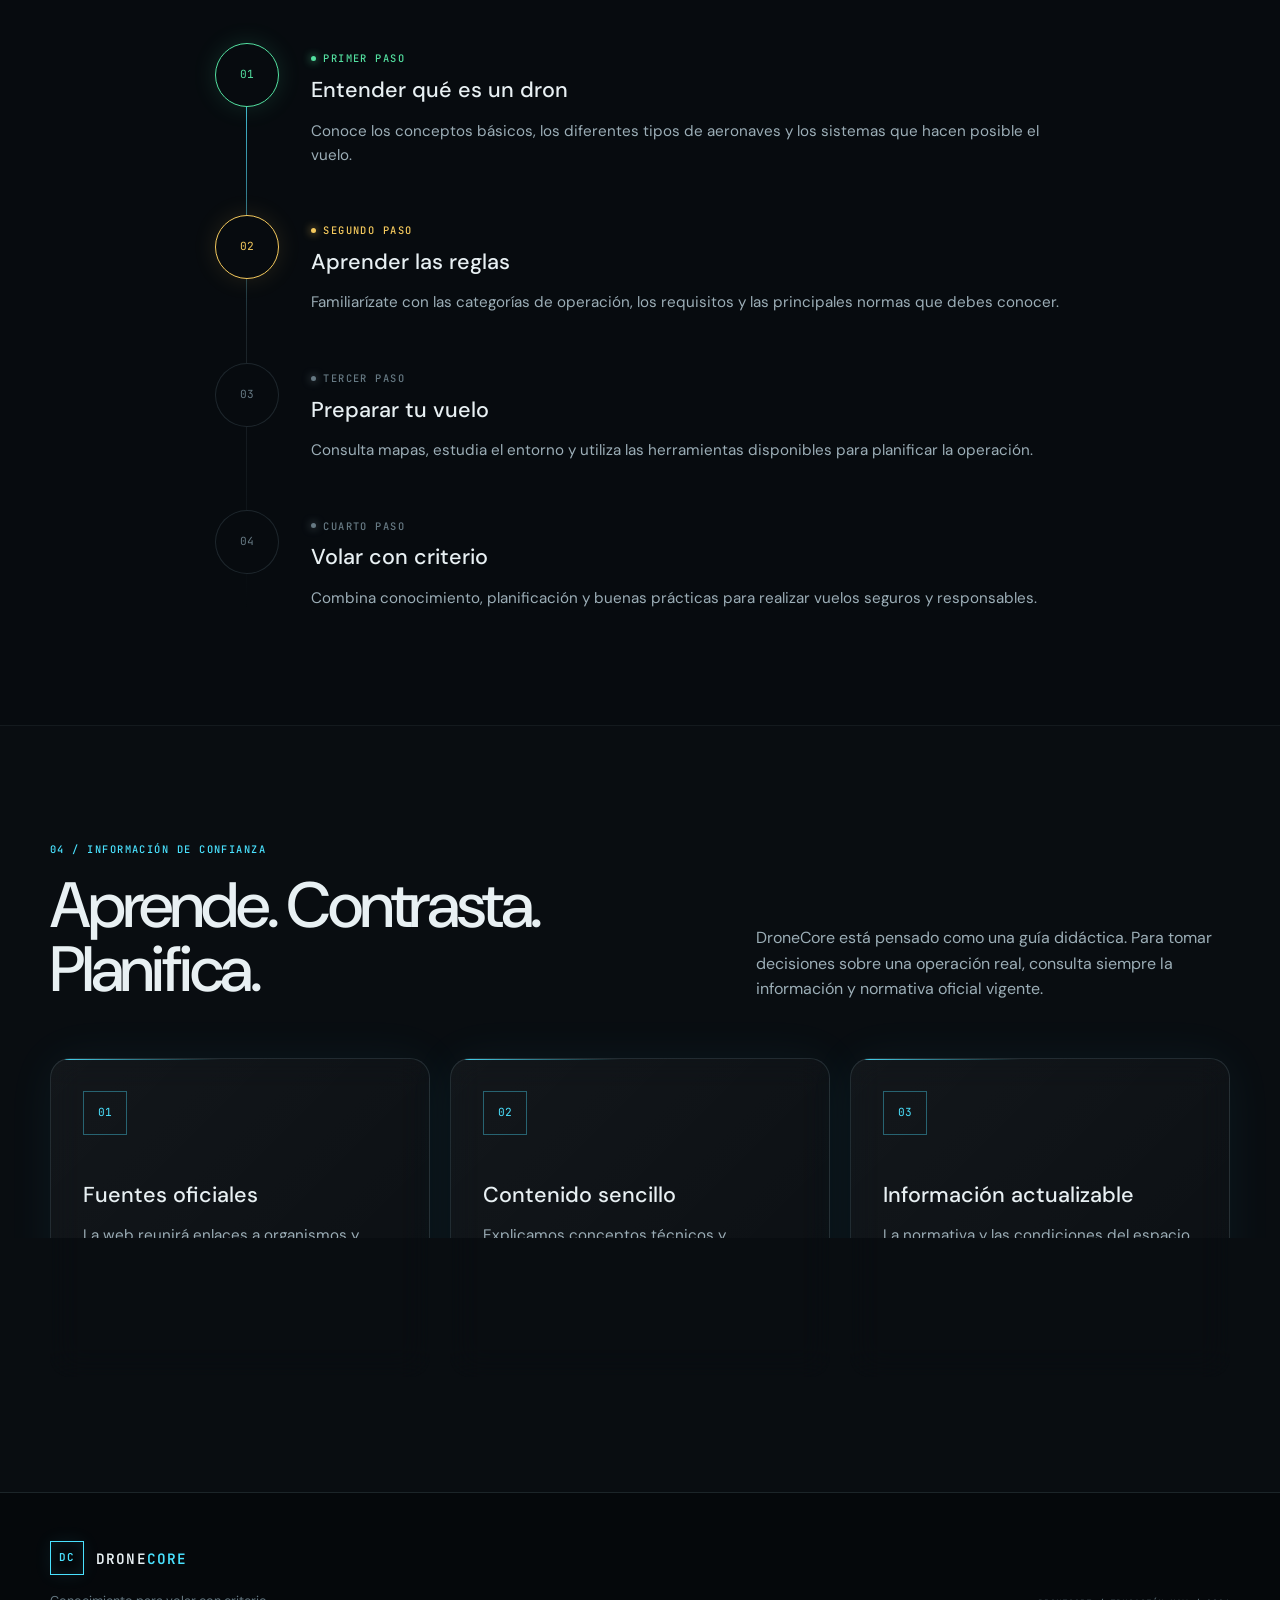
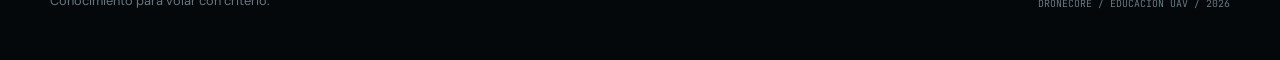
==== commit 5197c6d8: "nuevo diseño v1 con videos" ====
--- a/index.html
+++ b/index.html
@@ -54,6 +54,12 @@
 
     <main>
         <section class="hero" id="inicio">
+            <div class="hero__media" aria-hidden="true">
+                <video class="hero__video" autoplay muted loop playsinline preload="auto">
+                    <source src="img/drone-city-2.mp4" type="video/mp4">
+                </video>
+                <div class="hero__overlay"></div>
+            </div>
             <div class="hero__grid" aria-hidden="true"></div>
             <div class="container hero__content">
                 <p class="hero__eyebrow">// DRONECORE / GUÍA DEL MUNDO UAV</p>
--- a/css/styles.css
+++ b/css/styles.css
@@ -233,10 +233,40 @@
     display: flex;
     align-items: center;
     isolation: isolate;
+    overflow: hidden;
+}
+
+.hero__media {
+    position: absolute;
+    inset: 0;
+    z-index: -3;
+    overflow: hidden;
+    background: #05080b;
+    pointer-events: none;
+}
+
+.hero__video {
+    position: absolute;
+    inset: 0;
+    width: 100%;
+    height: 100%;
+    object-fit: cover;
+    object-position: center center;
+    filter: saturate(.85) contrast(1.08) brightness(.62);
+    transform: scale(1.02);
+}
+
+.hero__overlay {
+    position: absolute;
+    inset: 0;
+    background:
+        linear-gradient(90deg, rgba(5, 8, 11, .88) 0%, rgba(5, 8, 11, .58) 38%, rgba(5, 8, 11, .18) 72%, rgba(5, 8, 11, .42) 100%),
+        linear-gradient(180deg, rgba(5, 8, 11, .58) 0%, rgba(5, 8, 11, .08) 38%, rgba(5, 8, 11, .72) 100%);
 }
 
 .hero::before {
     position: absolute;
+    z-index: -1;
     top: 15%;
     right: -12rem;
     width: 38rem;
@@ -251,7 +281,7 @@
 .hero__grid {
     position: absolute;
     inset: 0;
-    z-index: -1;
+    z-index: -2;
     background-image: linear-gradient(rgba(74, 226, 255, 0.035) 1px, transparent 1px), linear-gradient(90deg, rgba(74, 226, 255, 0.035) 1px, transparent 1px);
     background-size: 100px 100px;
     mask-image: linear-gradient(to bottom, black 0%, transparent 75%);
@@ -351,6 +381,40 @@
 .hero__stats {
     max-width: 900px;
     margin-top: 5rem;
+}
+
+@media (max-width: 700px) {
+    .hero__video {
+        object-position: 58% center;
+    }
+
+    .hero__overlay {
+        background:
+            linear-gradient(90deg, rgba(5, 8, 11, .88) 0%, rgba(5, 8, 11, .52) 100%),
+            linear-gradient(180deg, rgba(5, 8, 11, .62) 0%, rgba(5, 8, 11, .18) 42%, rgba(5, 8, 11, .78) 100%);
+    }
+}
+
+/* =========================================
+   VIAJAR CON EL DRON
+   ========================================= */
+
+/* Separación entre las tarjetas de países y la checklist */
+#viajes .grid.grid--2 + .travel-checklist-title {
+    margin-top: 4rem;
+    margin-bottom: 1rem;
+}
+
+/* Separación entre el título y la lista */
+#viajes .travel-checklist-title + .checklist {
+    margin-top: 1.25rem !important;
+}
+
+/* Responsive */
+@media (max-width: 700px) {
+    #viajes .grid.grid--2 + .travel-checklist-title {
+        margin-top: 3rem;
+    }
 }
 
 /* Dron CSS 3D que acompaña el recorrido de la página de tecnología. */
@@ -1577,9 +1641,44 @@
 }
 
 .page-hero {
+    position: relative;
+    isolation: isolate;
+    overflow: hidden;
     padding: calc(var(--header-height) + 5rem) 0 4.5rem;
     border-bottom: 1px solid var(--color-border);
     background: radial-gradient(circle at 70% 0%, var(--color-cyan-soft), transparent 26rem);
+}
+
+.page-hero .hero__media {
+    position: absolute;
+    inset: 0;
+    z-index: -2;
+    overflow: hidden;
+    pointer-events: none;
+}
+
+.page-hero .hero__video {
+    position: absolute;
+    inset: 0;
+    display: block;
+    width: 100%;
+    height: 100%;
+    max-width: none;
+    object-fit: cover;
+    object-position: center 45%;
+    transform: none;
+}
+
+.page-hero .hero__overlay {
+    position: absolute;
+    inset: 0;
+    z-index: -1;
+    pointer-events: none;
+}
+
+.page-hero > .container {
+    position: relative;
+    z-index: 1;
 }
 
 .page-hero h1 {
@@ -1725,6 +1824,16 @@
 
 .content-section>.grid {
     margin-top: 2rem;
+}
+
+/* Separación entre las tarjetas de información y la checklist de viaje */
+#viajes .grid.grid--2 + .travel-checklist-title {
+    margin-top: 4rem;
+}
+
+/* Separación entre el título y la lista */
+#viajes .travel-checklist-title + .checklist {
+    margin-top: 1.25rem !important;
 }
 
 .search-wrap {
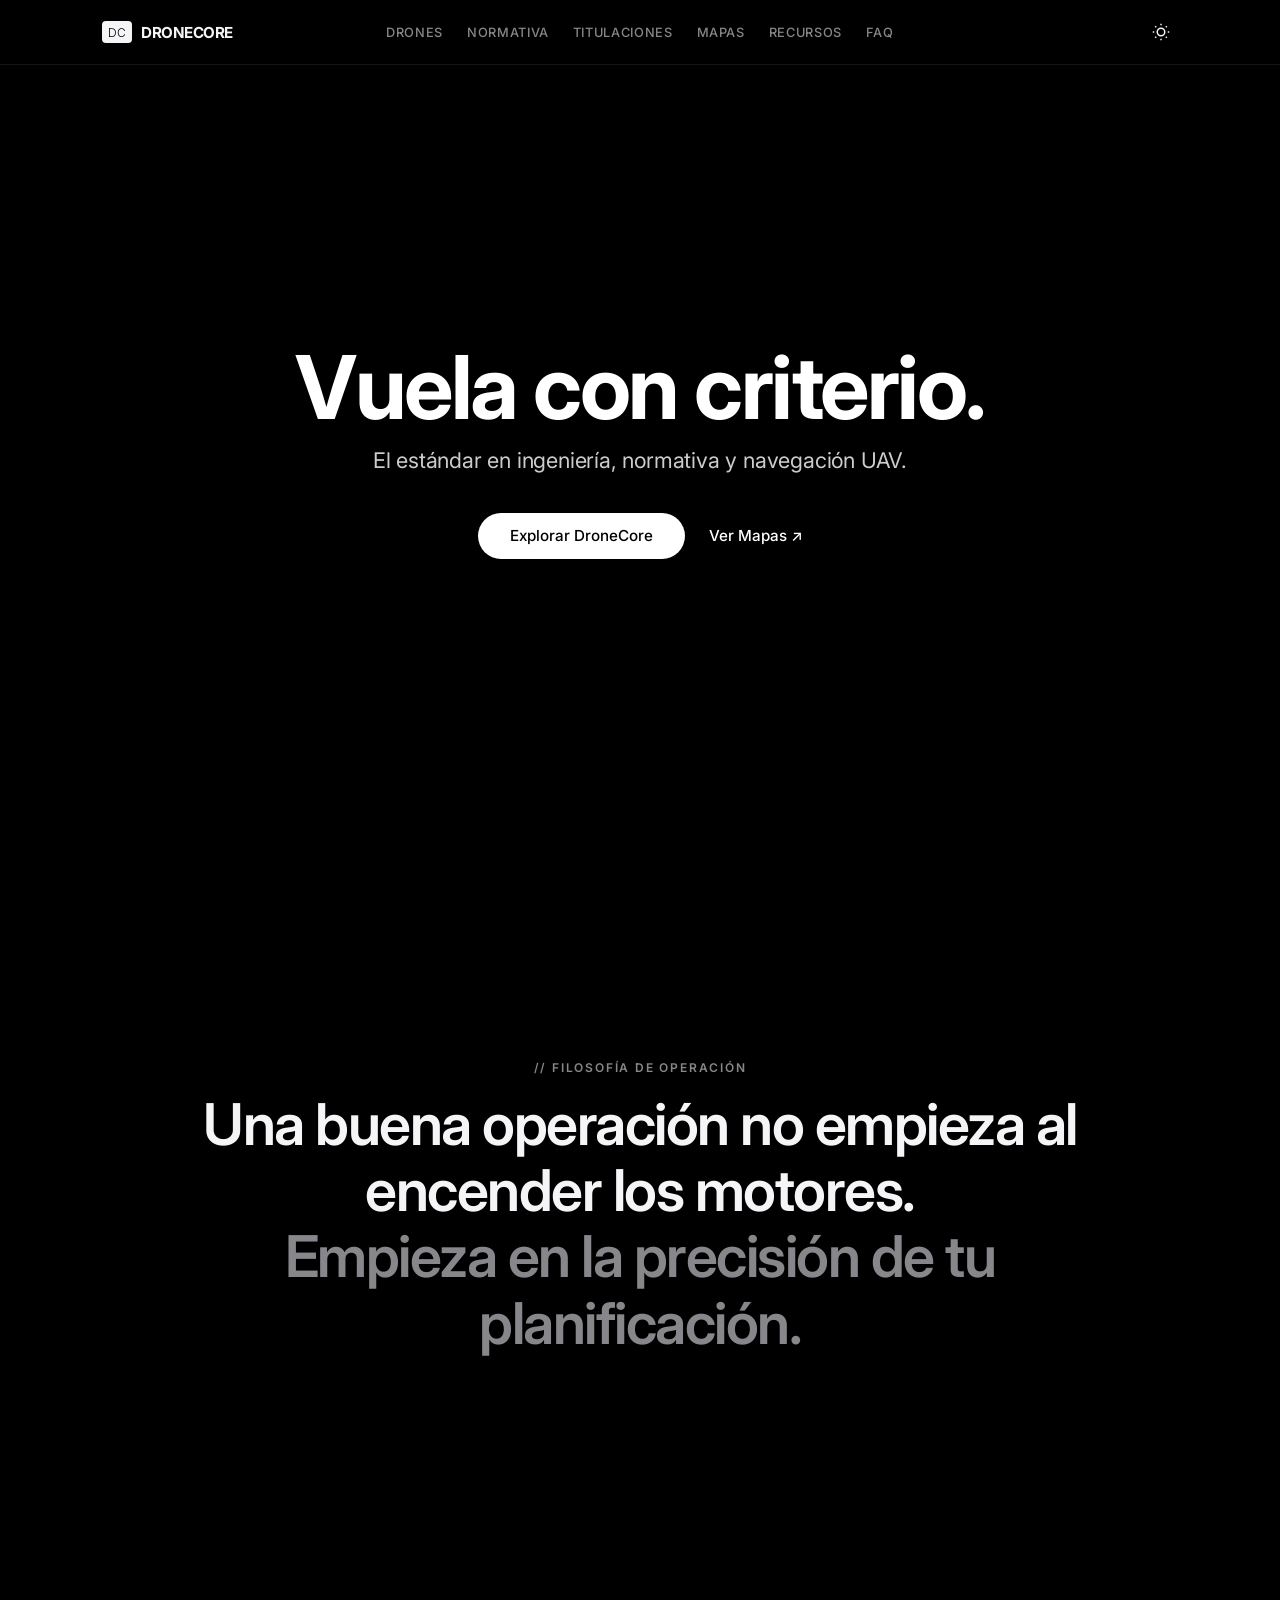
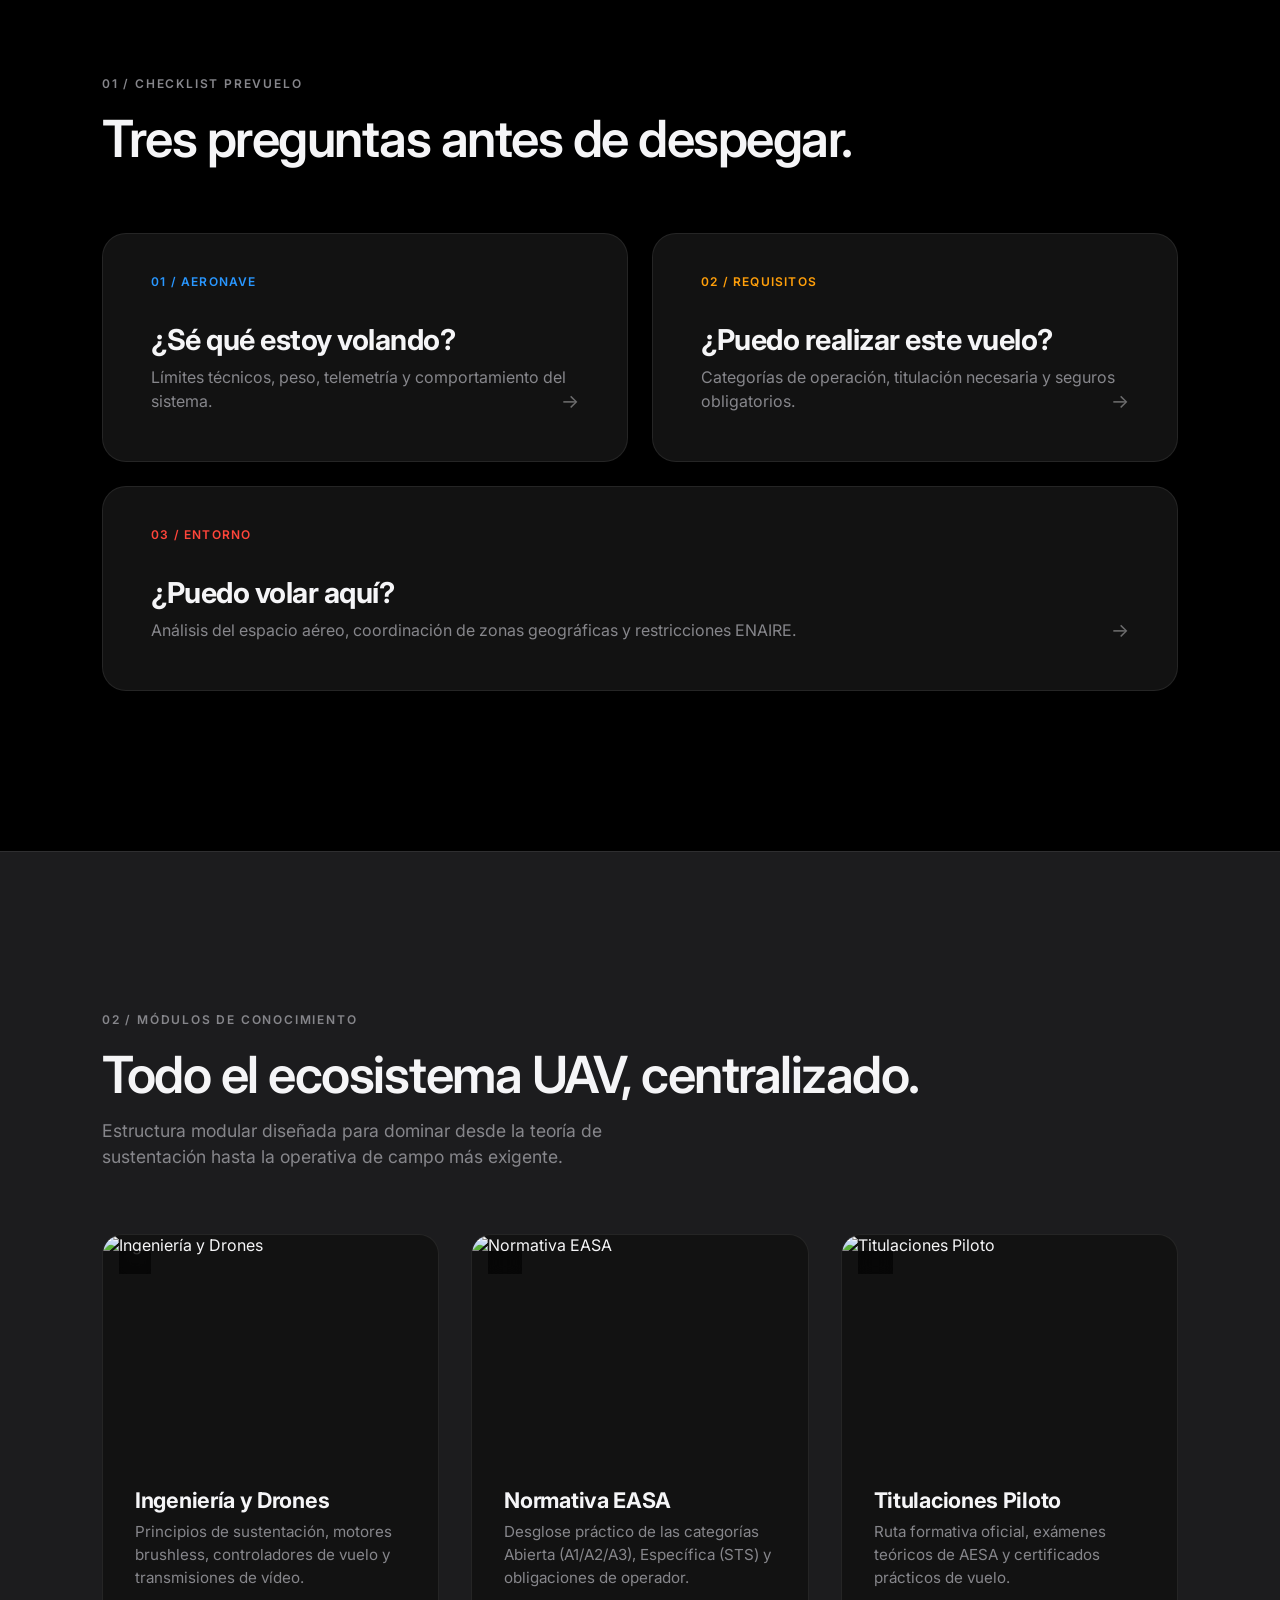
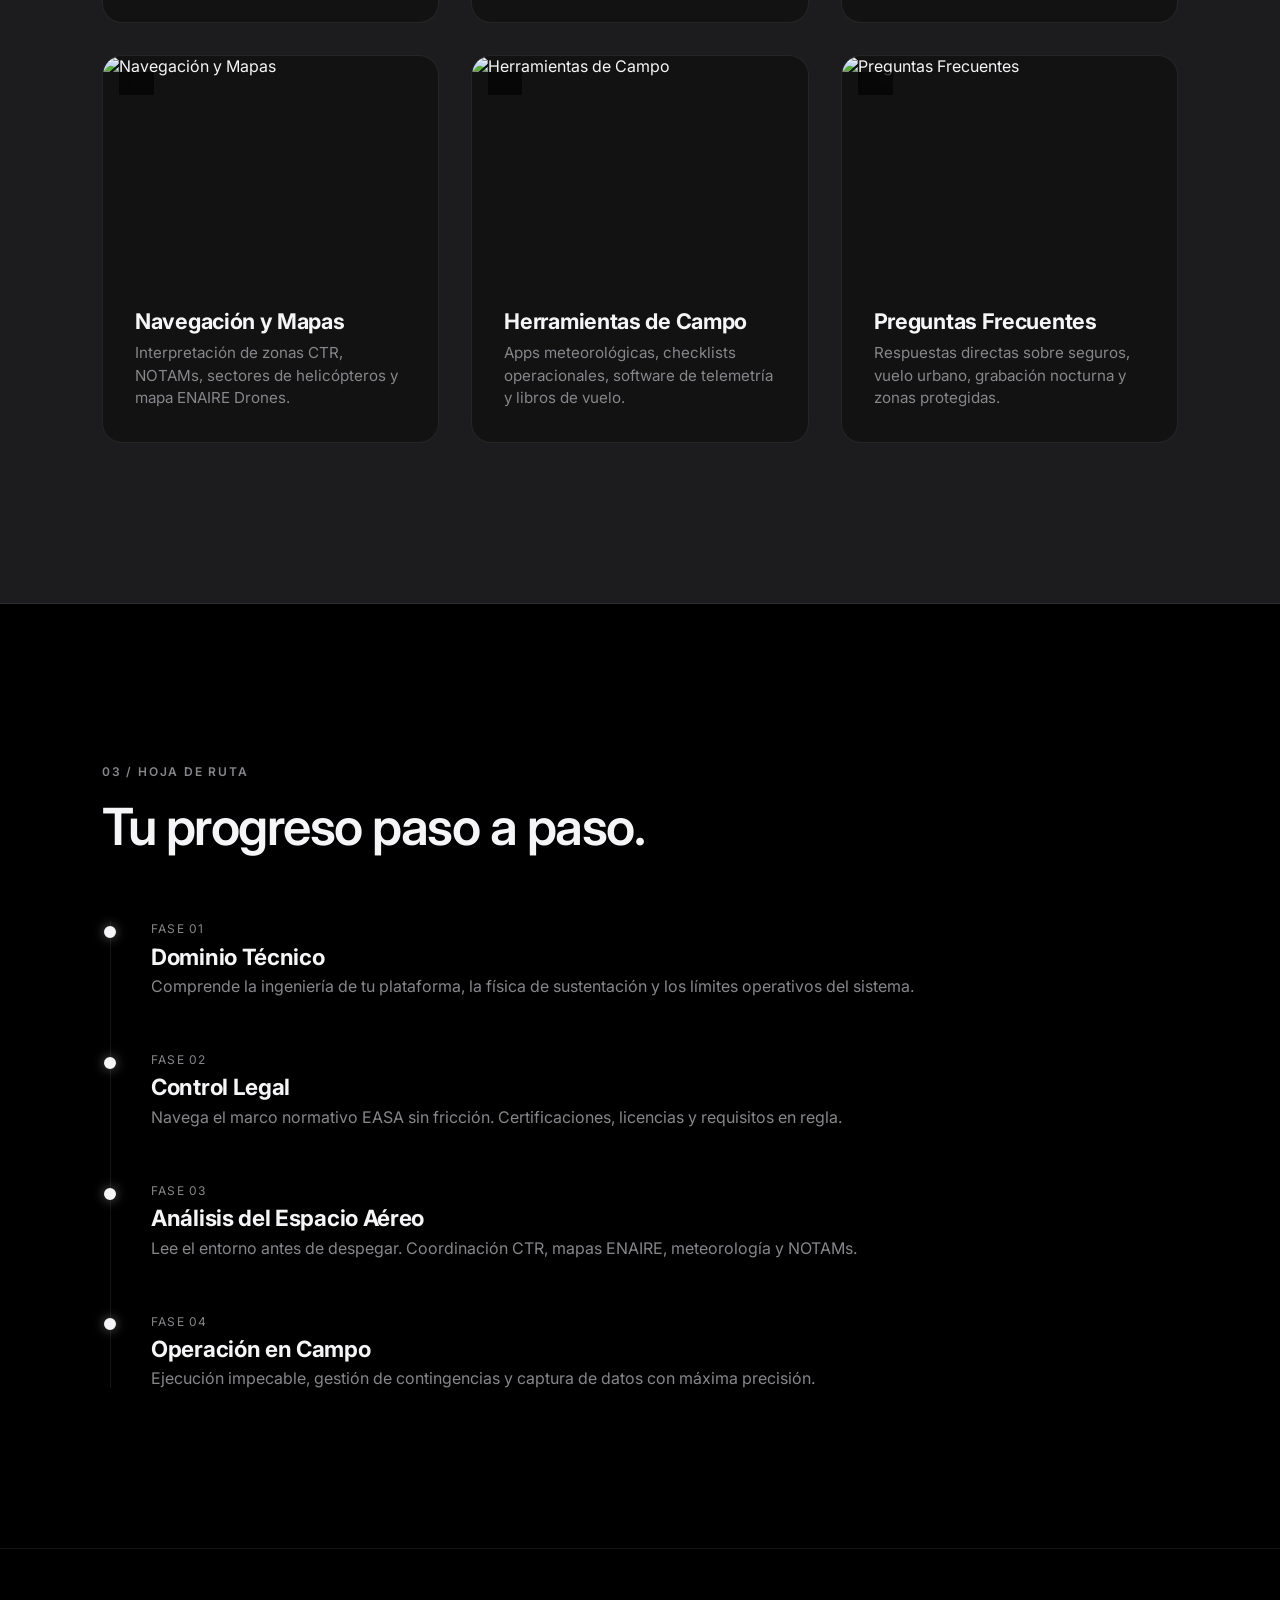
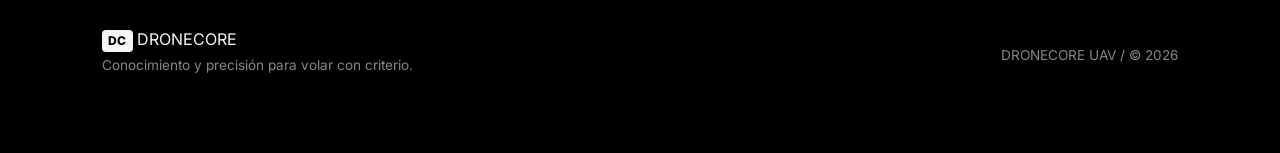
==== commit 1c52cc6c: "nuevo diseño v2" ====
--- a/index.html
+++ b/index.html
@@ -1,306 +1,235 @@
 <!DOCTYPE html>
-<html lang="es">
-
+<html lang="es" data-theme="dark">
 <head>
     <meta charset="UTF-8">
     <meta name="viewport" content="width=device-width, initial-scale=1.0">
-    <meta name="description"
-        content="DroneCore: guía práctica para aprender sobre drones, tecnología, normativa, titulaciones y planificación de vuelos.">
-    <meta property="og:title" content="DroneCore — Guía de drones en España">
-    <meta property="og:description" content="Aprende, planifica y vuela con criterio.">
-    <meta name="theme-color" content="#070b0f">
-    <title>DroneCore — Guía de drones en España</title>
-    <link rel="stylesheet" href="https://cdnjs.cloudflare.com/ajax/libs/font-awesome/6.6.0/css/all.min.css">
+    <meta name="description" content="DroneCore — Guía práctica y plataforma de referencia para el mundo UAV en España.">
+    <title>DroneCore — Vuela con criterio</title>
+    
+    <!-- Tipografía Inter -->
+    <link rel="preconnect" href="https://fonts.googleapis.com">
+    <link rel="preconnect" href="https://fonts.gstatic.com" crossorigin>
+    <link href="https://fonts.googleapis.com/css2?family=Inter:wght@300;400;500;600;700;800&display=swap" rel="stylesheet">
+    
     <link rel="stylesheet" href="css/styles.css">
 </head>
-
 <body>
-    <header class="site-header">
-        <div class="container site-header__inner">
-            <a class="site-logo" href="index.html" aria-label="DroneCore, volver al inicio">
-                <span class="site-logo__mark" aria-hidden="true">DC</span>
-                <span class="site-logo__text">DRONE<span>CORE</span></span>
-            </a>
-
-            <nav class="site-nav" aria-label="Navegación principal">
-                <a class="nav-link is-active" href="index.html" aria-current="page">Inicio</a>
-                <a class="nav-link" href="drones.html">Drones</a>
-                <a class="nav-link" href="normativa.html">Normativa</a>
-                <a class="nav-link" href="titulaciones.html">Titulaciones</a>
-                <a class="nav-link" href="mapas.html">Mapas</a>
-                <a class="nav-link" href="recursos.html">Recursos</a>
-                <a class="nav-link" href="faq.html">FAQ</a>
-            </nav>
-
-            <div class="header-actions"><button class="theme-toggle" type="button" aria-label="Cambiar tema"><i
-                        class="fa-solid fa-moon"></i></button><button class="nav-toggle" type="button"
-                    aria-label="Abrir menú de navegación" aria-expanded="false" aria-controls="mobile-nav">
-                    <span></span>
-                    <span></span>
-                    <span></span>
-                </button></div>
-        </div>
-
-        <nav class="mobile-nav" id="mobile-nav" aria-label="Navegación móvil" aria-hidden="true">
-            <a class="nav-link is-active" href="index.html" aria-current="page">Inicio</a>
-            <a class="nav-link" href="drones.html">Drones</a>
-            <a class="nav-link" href="normativa.html">Normativa</a>
-            <a class="nav-link" href="titulaciones.html">Titulaciones</a>
-            <a class="nav-link" href="mapas.html">Mapas</a>
-            <a class="nav-link" href="recursos.html">Recursos</a>
-            <a class="nav-link" href="faq.html">FAQ</a>
+
+    <!-- Navegación Glassmorphism (Sin 'Inicio', centrado limpio con 6 módulos) -->
+<header class="navbar" id="navbar">
+    <div class="container nav-container">
+        <a href="index.html" class="logo" aria-label="Ir al inicio">
+            <span class="logo-mark">DC</span> DRONECORE
+        </a>
+        <nav class="nav-links">
+            <a href="drones.html">DRONES</a>
+            <a href="normativa.html">NORMATIVA</a>
+            <a href="titulaciones.html">TITULACIONES</a>
+            <a href="mapas.html">MAPAS</a>
+            <a href="recursos.html">RECURSOS</a>
+            <a href="faq.html">FAQ</a>
         </nav>
-    </header>
+        <button id="theme-toggle" class="theme-btn" aria-label="Cambiar tema"></button>
+    </div>
+</header>
 
     <main>
-        <section class="hero" id="inicio">
-            <div class="hero__media" aria-hidden="true">
-                <video class="hero__video" autoplay muted loop playsinline preload="auto">
-                    <source src="img/drone-city-2.mp4" type="video/mp4">
-                </video>
-                <div class="hero__overlay"></div>
-            </div>
-            <div class="hero__grid" aria-hidden="true"></div>
-            <div class="container hero__content">
-                <p class="hero__eyebrow">// DRONECORE / GUÍA DEL MUNDO UAV</p>
-                <h1 class="hero__title">Todo lo que necesitas saber para <span>entender y volar drones</span>.</h1>
-                <p class="hero__description">
-                    Aprende cómo funcionan los drones, conoce sus componentes, descubre qué necesitas
-                    para volar y consulta la normativa y el espacio aéreo antes de despegar.
-                </p>
-                <div class="hero__actions">
-                    <a class="btn btn--primary" href="drones.html">Empezar a aprender <span
-                            aria-hidden="true">→</span></a>
-                    <a class="btn btn--secondary" href="mapas.html">Comprobar dónde volar</a>
-                </div>
-
-                <div class="hero__stats grid grid--3">
-                    <article class="data-card">
-                        <span class="data-card__label">01 / APRENDE</span>
-                        <strong class="data-card__value">Entiende los drones</strong>
-                        <span class="data-card__meta">Tipos / componentes / tecnología</span>
-                    </article>
-                    <article class="data-card">
-                        <span class="data-card__label">02 / PREPÁRATE</span>
-                        <strong class="data-card__value">Conoce la normativa</strong>
-                        <span class="data-card__meta">Categorías / formación / requisitos</span>
-                    </article>
-                    <article class="data-card">
-                        <span class="data-card__label">03 / PLANIFICA</span>
-                        <strong class="data-card__value">Vuela con criterio</strong>
-                        <span class="data-card__meta">Mapas / espacio aéreo / seguridad</span>
-                    </article>
-                </div>
-            </div>
-        </section>
-
-        <section class="section" id="explora">
-            <div class="container">
-                <div class="section__header section__header--split">
-                    <div>
-                        <p class="section__eyebrow">01 / EXPLORA DRONECORE</p>
-                        <h2 class="section__title">Todo el conocimiento, en un solo lugar.</h2>
-                    </div>
-                    <p class="section__description">
-                        Desde los conceptos más básicos hasta la planificación de un vuelo. Navega por las
-                        diferentes áreas y construye tus conocimientos paso a paso.
-                    </p>
-                </div>
-
-                <div class="grid grid--3">
-                    <a class="tech-card" href="drones.html">
-                        <span class="tech-card__number">01 / TECNOLOGÍA</span>
-                        <h3>Todo sobre drones</h3>
-                        <p>Qué es un dron, cómo funciona, qué tipos existen y cuáles son sus principales componentes.
-                        </p>
-                        <span class="card-link">Explorar drones <span aria-hidden="true">↗</span></span>
-                    </a>
-                    <a class="tech-card" href="normativa.html">
-                        <span class="tech-card__number">02 / NORMATIVA</span>
-                        <h3>Reglas para volar</h3>
-                        <p>Conoce las categorías de operación, las limitaciones y las obligaciones que debes tener en
-                            cuenta.</p>
-                        <span class="card-link">Ver normativa <span aria-hidden="true">↗</span></span>
-                    </a>
-                    <a class="tech-card" href="titulaciones.html">
-                        <span class="tech-card__number">03 / FORMACIÓN</span>
-                        <h3>Titulaciones y cursos</h3>
-                        <p>Descubre A1/A3, A2, STS y las diferentes opciones de formación para pilotos de drones.</p>
-                        <span class="card-link">Ver titulaciones <span aria-hidden="true">↗</span></span>
-                    </a>
-                    <a class="tech-card" href="mapas.html">
-                        <span class="tech-card__number">04 / ESPACIO AÉREO</span>
-                        <h3>¿Dónde puedo volar?</h3>
-                        <p>Aprende a consultar mapas, interpretar restricciones y planificar una operación antes de
-                            despegar.</p>
-                        <span class="card-link">Consultar mapas <span aria-hidden="true">↗</span></span>
-                    </a>
-                    <a class="tech-card" href="recursos.html">
-                        <span class="tech-card__number">05 / HERRAMIENTAS</span>
-                        <h3>Recursos útiles</h3>
-                        <p>Manuales, aplicaciones, fuentes oficiales, meteorología y herramientas para preparar tus
-                            vuelos.</p>
-                        <span class="card-link">Ver recursos <span aria-hidden="true">↗</span></span>
-                    </a>
-                    <a class="tech-card" href="faq.html">
-                        <span class="tech-card__number">06 / RESPUESTAS</span>
-                        <h3>Preguntas frecuentes</h3>
-                        <p>Respuestas claras a las dudas más habituales sobre dónde, cuándo y cómo se puede volar.</p>
-                        <span class="card-link">Consultar FAQ <span aria-hidden="true">↗</span></span>
-                    </a>
-                </div>
-            </div>
-        </section>
-
-        <section class="section section--dark" id="antes-de-volar">
-            <div class="container">
-                <div class="section__header">
-                    <p class="section__eyebrow">02 / ANTES DE DESPEGAR</p>
-                    <h2 class="section__title">Tres preguntas antes de cada vuelo.</h2>
-                    <p class="section__description">
-                        Una buena operación empieza mucho antes de poner el dron en el aire. Hazte estas tres
-                        preguntas y convierte la planificación en un hábito.
-                    </p>
-                </div>
-
-                <div class="grid grid--3">
-                    <article class="hud-card">
-                        <span class="status status--active">01 / AERONAVE</span>
+        <!-- ACTO 1: HERO CINEMÁTICO -->
+        <section id="inicio" class="hero-cinematic">
+            <video autoplay muted loop playsinline class="hero-video">
+                <source src="img/drone-motion-2.mp4" type="video/mp4">
+            </video>
+            <div class="hero-overlay"></div>
+            
+            <div class="hero-content-clean fade-up">
+                <h1>Vuela con criterio.</h1>
+                <p>El estándar en ingeniería, normativa y navegación UAV.</p>
+                <div class="hero-cta-group">
+                    <a href="#explora" class="btn-apple-primary">Explorar DroneCore</a>
+                    <a href="mapas.html" class="btn-apple-link">Ver Mapas ↗</a>
+                </div>
+            </div>
+        </section>
+
+        <!-- ACTO 2: MANIFIESTO -->
+        <section class="manifesto-section">
+            <div class="container">
+                <p class="eyebrow fade-up">// FILOSOFÍA DE OPERACIÓN</p>
+                <h2 class="manifesto-statement fade-up">
+                    Una buena operación no empieza al encender los motores. <br>
+                    <span>Empieza en la precisión de tu planificación.</span>
+                </h2>
+            </div>
+        </section>
+
+        <!-- ACTO 3: BENTO GRID -->
+        <section id="antes-de-volar" class="section">
+            <div class="container">
+                <div class="section-header fade-up">
+                    <p class="eyebrow">01 / CHECKLIST PREVUELO</p>
+                    <h2>Tres preguntas antes de despegar.</h2>
+                </div>
+                
+                <div class="bento-grid">
+                    <a href="drones.html" class="bento-box fade-up">
+                        <span class="status status-blue">01 / AERONAVE</span>
                         <h3>¿Sé qué estoy volando?</h3>
-                        <p>Conoce tu aeronave, sus limitaciones, su peso, sus sistemas y las condiciones en las que
-                            puede operar.</p>
-                        <a class="card-link" href="drones.html">Conocer los drones <span aria-hidden="true">↗</span></a>
-                    </article>
-                    <article class="hud-card">
-                        <span class="status status--warning">02 / REQUISITOS</span>
+                        <p>Límites técnicos, peso, telemetría y comportamiento del sistema.</p>
+                        <span class="link-arrow">→</span>
+                    </a>
+                    <a href="normativa.html" class="bento-box fade-up" style="transition-delay: 0.1s;">
+                        <span class="status status-orange">02 / REQUISITOS</span>
                         <h3>¿Puedo realizar este vuelo?</h3>
-                        <p>Comprueba la categoría de operación, la formación necesaria y cualquier requisito aplicable.
-                        </p>
-                        <a class="card-link" href="normativa.html">Revisar normativa <span
-                                aria-hidden="true">↗</span></a>
-                    </article>
-                    <article class="hud-card">
-                        <span class="status status--danger">03 / ENTORNO</span>
+                        <p>Categorías de operación, titulación necesaria y seguros obligatorios.</p>
+                        <span class="link-arrow">→</span>
+                    </a>
+                    <a href="mapas.html" class="bento-box bento-wide fade-up" style="transition-delay: 0.2s;">
+                        <span class="status status-red">03 / ENTORNO</span>
                         <h3>¿Puedo volar aquí?</h3>
-                        <p>Consulta el espacio aéreo, las zonas geográficas y las restricciones antes de comenzar la
-                            operación.</p>
-                        <a class="card-link" href="mapas.html">Consultar el espacio aéreo <span
-                                aria-hidden="true">↗</span></a>
-                    </article>
-                </div>
-            </div>
-        </section>
-
-        <section class="section" id="ruta">
-            <div class="container">
-                <div class="section__header section__header--split">
-                    <div>
-                        <p class="section__eyebrow">03 / RUTA DE APRENDIZAJE</p>
-                        <h2 class="section__title">Empieza por donde quieras.</h2>
-                    </div>
-                    <p class="section__description">
-                        Si acabas de llegar al mundo de los drones, esta es una ruta sencilla para avanzar desde
-                        los conceptos básicos hasta una operación responsable.
-                    </p>
-                </div>
-
+                        <p>Análisis del espacio aéreo, coordinación de zonas geográficas y restricciones ENAIRE.</p>
+                        <span class="link-arrow">→</span>
+                    </a>
+                </div>
+            </div>
+        </section>
+
+        <!-- ACTO 4: FEATURE SHOWCASE -->
+        <section id="explora" class="section section-dark">
+            <div class="container">
+                <div class="section-header fade-up">
+                    <p class="eyebrow">02 / MÓDULOS DE CONOCIMIENTO</p>
+                    <h2>Todo el ecosistema UAV, centralizado.</h2>
+                    <p class="section-lead">Estructura modular diseñada para dominar desde la teoría de sustentación hasta la operativa de campo más exigente.</p>
+                </div>
+                
+                <div id="cards-container" class="cards-grid">
+                    <a href="drones.html" class="card fade-up">
+                        <div class="card-img">
+                            <span class="card-num">01</span>
+                            <img src="https://images.unsplash.com/photo-1527977966376-1c8408f9f108?q=80&w=1000&auto=format&fit=crop" alt="Ingeniería y Drones" loading="lazy">
+                        </div>
+                        <div class="card-content">
+                            <h3>Ingeniería y Drones</h3>
+                            <p>Principios de sustentación, motores brushless, controladores de vuelo y transmisiones de vídeo.</p>
+                        </div>
+                    </a>
+
+                    <a href="normativa.html" class="card fade-up" style="transition-delay: 0.1s;">
+                        <div class="card-img">
+                            <span class="card-num">02</span>
+                            <img src="https://images.unsplash.com/photo-1581092160562-40aa08e78837?q=80&w=1000&auto=format&fit=crop" alt="Normativa EASA" loading="lazy">
+                        </div>
+                        <div class="card-content">
+                            <h3>Normativa EASA</h3>
+                            <p>Desglose práctico de las categorías Abierta (A1/A2/A3), Específica (STS) y obligaciones de operador.</p>
+                        </div>
+                    </a>
+
+                    <a href="titulaciones.html" class="card fade-up" style="transition-delay: 0.2s;">
+                        <div class="card-img">
+                            <span class="card-num">03</span>
+                            <img src="https://images.unsplash.com/photo-1508614589041-895b88991e3e?q=80&w=1000&auto=format&fit=crop" alt="Titulaciones Piloto" loading="lazy">
+                        </div>
+                        <div class="card-content">
+                            <h3>Titulaciones Piloto</h3>
+                            <p>Ruta formativa oficial, exámenes teóricos de AESA y certificados prácticos de vuelo.</p>
+                        </div>
+                    </a>
+
+                    <a href="mapas.html" class="card fade-up">
+                        <div class="card-img">
+                            <span class="card-num">04</span>
+                            <img src="https://images.unsplash.com/photo-1524661135-423995f22d0b?q=80&w=1000&auto=format&fit=crop" alt="Navegación y Mapas" loading="lazy">
+                        </div>
+                        <div class="card-content">
+                            <h3>Navegación y Mapas</h3>
+                            <p>Interpretación de zonas CTR, NOTAMs, sectores de helicópteros y mapa ENAIRE Drones.</p>
+                        </div>
+                    </a>
+
+                    <a href="recursos.html" class="card fade-up" style="transition-delay: 0.1s;">
+                        <div class="card-img">
+                            <span class="card-num">05</span>
+                            <img src="https://images.unsplash.com/photo-1451187580459-43490279c0fa?q=80&w=1000&auto=format&fit=crop" alt="Herramientas de Campo" loading="lazy">
+                        </div>
+                        <div class="card-content">
+                            <h3>Herramientas de Campo</h3>
+                            <p>Apps meteorológicas, checklists operacionales, software de telemetría y libros de vuelo.</p>
+                        </div>
+                    </a>
+
+                    <a href="faq.html" class="card fade-up" style="transition-delay: 0.2s;">
+                        <div class="card-img">
+                            <span class="card-num">06</span>
+                            <img src="https://images.unsplash.com/photo-1506143925201-0252c51780b0?q=80&w=1000&auto=format&fit=crop" alt="Preguntas Frecuentes" loading="lazy">
+                        </div>
+                        <div class="card-content">
+                            <h3>Preguntas Frecuentes</h3>
+                            <p>Respuestas directas sobre seguros, vuelo urbano, grabación nocturna y zonas protegidas.</p>
+                        </div>
+                    </a>
+                </div>
+            </div>
+        </section>
+
+        <!-- ACTO 5: RUTA DE APRENDIZAJE -->
+        <section id="ruta" class="section">
+            <div class="container">
+                <div class="section-header fade-up">
+                    <p class="eyebrow">03 / HOJA DE RUTA</p>
+                    <h2>Tu progreso paso a paso.</h2>
+                </div>
+                
                 <div class="timeline">
-                    <article class="timeline__item is-active">
-                        <span class="timeline__index">01</span>
-                        <div>
-                            <span class="status status--active">PRIMER PASO</span>
-                            <h3>Entender qué es un dron</h3>
-                            <p>Conoce los conceptos básicos, los diferentes tipos de aeronaves y los sistemas que hacen
-                                posible el vuelo.</p>
-                        </div>
-                    </article>
-                    <article class="timeline__item">
-                        <span class="timeline__index">02</span>
-                        <div>
-                            <span class="status">SEGUNDO PASO</span>
-                            <h3>Aprender las reglas</h3>
-                            <p>Familiarízate con las categorías de operación, los requisitos y las principales normas
-                                que debes conocer.</p>
-                        </div>
-                    </article>
-                    <article class="timeline__item">
-                        <span class="timeline__index">03</span>
-                        <div>
-                            <span class="status">TERCER PASO</span>
-                            <h3>Preparar tu vuelo</h3>
-                            <p>Consulta mapas, estudia el entorno y utiliza las herramientas disponibles para planificar
-                                la operación.</p>
-                        </div>
-                    </article>
-                    <article class="timeline__item">
-                        <span class="timeline__index">04</span>
-                        <div>
-                            <span class="status">CUARTO PASO</span>
-                            <h3>Volar con criterio</h3>
-                            <p>Combina conocimiento, planificación y buenas prácticas para realizar vuelos seguros y
-                                responsables.</p>
-                        </div>
-                    </article>
-                </div>
-            </div>
-        </section>
-
-        <section class="section section--dark" id="fuentes">
-            <div class="container">
-                <div class="section__header section__header--split">
-                    <div>
-                        <p class="section__eyebrow">04 / INFORMACIÓN DE CONFIANZA</p>
-                        <h2 class="section__title">Aprende. Contrasta. Planifica.</h2>
-                    </div>
-                    <p class="section__description">
-                        DroneCore está pensado como una guía didáctica. Para tomar decisiones sobre una operación
-                        real, consulta siempre la información y normativa oficial vigente.
-                    </p>
-                </div>
-
-                <div class="grid grid--3">
-                    <article class="glass-card">
-                        <div class="icon-box" aria-hidden="true">01</div>
-                        <h3>Fuentes oficiales</h3>
-                        <p>La web reunirá enlaces a organismos y recursos oficiales para que puedas ampliar la
-                            información.</p>
-                        <a class="card-link" href="recursos.html">Ver recursos <span aria-hidden="true">↗</span></a>
-                    </article>
-                    <article class="glass-card">
-                        <div class="icon-box" aria-hidden="true">02</div>
-                        <h3>Contenido sencillo</h3>
-                        <p>Explicamos conceptos técnicos y normativos con un lenguaje claro, estructurado y fácil de
-                            consultar.</p>
-                        <a class="card-link" href="drones.html">Empezar por drones <span aria-hidden="true">↗</span></a>
-                    </article>
-                    <article class="glass-card">
-                        <div class="icon-box" aria-hidden="true">03</div>
-                        <h3>Información actualizable</h3>
-                        <p>La normativa y las condiciones del espacio aéreo pueden cambiar. Comprueba siempre la
-                            información vigente.</p>
-                        <a class="card-link" href="recursos.html">Ver fuentes oficiales <span
-                                aria-hidden="true">↗</span></a>
-                    </article>
+                    <div class="timeline-item fade-up">
+                        <div class="timeline-dot"></div>
+                        <div class="timeline-content">
+                            <span class="step-num">Fase 01</span>
+                            <h3>Dominio Técnico</h3>
+                            <p>Comprende la ingeniería de tu plataforma, la física de sustentación y los límites operativos del sistema.</p>
+                        </div>
+                    </div>
+                    <div class="timeline-item fade-up">
+                        <div class="timeline-dot"></div>
+                        <div class="timeline-content">
+                            <span class="step-num">Fase 02</span>
+                            <h3>Control Legal</h3>
+                            <p>Navega el marco normativo EASA sin fricción. Certificaciones, licencias y requisitos en regla.</p>
+                        </div>
+                    </div>
+                    <div class="timeline-item fade-up">
+                        <div class="timeline-dot"></div>
+                        <div class="timeline-content">
+                            <span class="step-num">Fase 03</span>
+                            <h3>Análisis del Espacio Aéreo</h3>
+                            <p>Lee el entorno antes de despegar. Coordinación CTR, mapas ENAIRE, meteorología y NOTAMs.</p>
+                        </div>
+                    </div>
+                    <div class="timeline-item fade-up">
+                        <div class="timeline-dot"></div>
+                        <div class="timeline-content">
+                            <span class="step-num">Fase 04</span>
+                            <h3>Operación en Campo</h3>
+                            <p>Ejecución impecable, gestión de contingencias y captura de datos con máxima precisión.</p>
+                        </div>
+                    </div>
                 </div>
             </div>
         </section>
     </main>
 
-    <footer class="site-footer">
-        <div class="container site-footer__inner">
-            <div>
-                <a class="site-logo" href="index.html" aria-label="DroneCore, volver al inicio">
-                    <span class="site-logo__mark" aria-hidden="true">DC</span>
-                    <span class="site-logo__text">DRONE<span>CORE</span></span>
-                </a>
-                <p>Conocimiento para volar con criterio.</p>
-            </div>
-            <p class="site-footer__meta">DRONECORE / EDUCACIÓN UAV / 2026</p>
+    <footer class="footer">
+        <div class="container footer-content">
+            <div class="footer-brand">
+                <span class="logo-mark">DC</span> DRONE<span>CORE</span>
+                <p>Conocimiento y precisión para volar con criterio.</p>
+            </div>
+            <div class="footer-meta">
+                <p>DRONECORE UAV / © 2026</p>
+            </div>
         </div>
     </footer>
-    <button class="back-to-top" aria-label="Volver arriba"><i class="fa-solid fa-arrow-up"></i></button>
-
-    <script src="js/main.js" defer></script>
+
+    <script src="js/app.js"></script>
 </body>
-
 </html>
--- a/css/styles.css
+++ b/css/styles.css
@@ -1,2017 +1,445 @@
-@import url('https://fonts.googleapis.com/css2?family=DM+Sans:wght@400;500;600;700&family=JetBrains+Mono:wght@400;500;600&display=swap');
-
 :root {
-    --color-bg: #070b0f;
-    --color-bg-soft: #0b1117;
-    --color-bg-card: rgba(15, 23, 30, 0.72);
-    --color-bg-card-solid: #101820;
-    --color-surface: #121c24;
-    --color-border: rgba(151, 184, 198, 0.16);
-    --color-border-strong: rgba(74, 226, 255, 0.38);
-    --color-text: #e8f0f3;
-    --color-text-soft: #9caeb7;
-    --color-text-muted: #667983;
-    --color-cyan: #4ae2ff;
-    --color-cyan-soft: rgba(74, 226, 255, 0.12);
-    --color-orange: #ff7a3d;
-    --color-orange-soft: rgba(255, 122, 61, 0.14);
-    --color-green: #53e0a0;
-    --color-yellow: #f4c95d;
-    --color-red: #ff6575;
-    --font-sans: 'DM Sans', sans-serif;
-    --font-mono: 'JetBrains Mono', monospace;
-    --container: 1180px;
-    --header-height: 76px;
-    --section-padding: clamp(5rem, 9vw, 9rem);
-    --radius-sm: 6px;
-    --radius-md: 12px;
-    --radius-lg: 20px;
-    --shadow-glow: 0 0 50px rgba(74, 226, 255, 0.06);
-}
-
-* {
-    box-sizing: border-box;
-    margin: 0;
-    padding: 0;
-}
+    --bg-color: #000000;
+    --surface-color: #121212;
+    --surface-alt: #1c1c1e;
+    --text-primary: #f5f5f7;
+    --text-secondary: #86868b;
+    --accent: #2997ff;
+    --nav-bg: rgba(0, 0, 0, 0.75);
+    --border: rgba(255, 255, 255, 0.08);
+    
+    --status-blue: #2997ff;
+    --status-orange: #ff9f0a;
+    --status-red: #ff453a;
+}
+
+[data-theme="light"] {
+    --bg-color: #fbfbfd;
+    --surface-color: #ffffff;
+    --surface-alt: #f5f5f7;
+    --text-primary: #1d1d1f;
+    --text-secondary: #86868b;
+    --accent: #0071e3;
+    --nav-bg: rgba(255, 255, 255, 0.75);
+    --border: rgba(0, 0, 0, 0.08);
+}
+
+* { margin: 0; padding: 0; box-sizing: border-box; }
 
 html {
     scroll-behavior: smooth;
-    scroll-padding-top: calc(var(--header-height) + 24px);
-    overflow-x: hidden;
-}
-
-body {
-    min-width: 320px;
-    background:
-        radial-gradient(circle at 15% 10%, rgba(74, 226, 255, 0.055), transparent 25rem),
-        radial-gradient(circle at 85% 35%, rgba(255, 122, 61, 0.04), transparent 28rem),
-        var(--color-bg);
-    color: var(--color-text);
-    font-family: var(--font-sans);
-    line-height: 1.6;
-    overflow-x: hidden;
-}
-
-body::before {
+    font-family: 'Inter', -apple-system, sans-serif;
+    background-color: var(--bg-color);
+    color: var(--text-primary);
+    transition: background-color 0.4s ease, color 0.4s ease;
+}
+
+.container {
+    max-width: 1140px;
+    margin: 0 auto;
+    padding: 0 2rem;
+}
+
+.eyebrow {
+    font-size: 0.75rem;
+    font-weight: 600;
+    letter-spacing: 0.15em;
+    color: var(--text-secondary);
+    text-transform: uppercase;
+    margin-bottom: 1rem;
+}
+
+.section {
+    padding: 10rem 0;
+}
+
+.section-dark {
+    background-color: var(--surface-alt);
+    border-top: 1px solid var(--border);
+    border-bottom: 1px solid var(--border);
+}
+
+.section-header {
+    margin-bottom: 4rem;
+}
+
+.section-header h2 {
+    font-size: clamp(2rem, 4vw, 3.2rem);
+    font-weight: 600;
+    letter-spacing: -1.5px;
+}
+
+.section-lead {
+    color: var(--text-secondary);
+    font-size: 1.1rem;
+    margin-top: 0.8rem;
+    max-width: 600px;
+    line-height: 1.5;
+}
+
+/* Navbar — Ajustada con CSS Grid para un centrado perfecto */
+.navbar {
     position: fixed;
+    top: 0; 
+    width: 100%;
+    z-index: 1000;
+    background: var(--nav-bg);
+    backdrop-filter: blur(20px);
+    -webkit-backdrop-filter: blur(20px);
+    border-bottom: 1px solid var(--border);
+}
+
+.nav-container {
+    display: grid;
+    grid-template-columns: 1fr auto 1fr;
+    align-items: center;
+    height: 64px;
+}
+
+.logo {
+    justify-self: start;
+    font-weight: 700;
+    text-decoration: none;
+    color: var(--text-primary);
+    display: flex;
+    align-items: center;
+    gap: 0.6rem;
+    letter-spacing: -0.5px;
+    font-size: 0.95rem;
+}
+
+.logo-mark {
+    background: var(--text-primary);
+    color: var(--bg-color);
+    padding: 0.2rem 0.4rem;
+    border-radius: 4px;
+    font-size: 0.75rem;
+    font-weight: 800;
+}
+
+.logo span { font-weight: 300; }
+
+.nav-links {
+    justify-self: center;
+    display: flex;
+    align-items: center;
+    gap: 1.5rem;
+}
+
+.nav-links a {
+    text-decoration: none;
+    color: var(--text-secondary);
+    font-size: 0.8rem;
+    font-weight: 500;
+    letter-spacing: 0.05em;
+    transition: color 0.2s ease;
+    white-space: nowrap;
+}
+
+.nav-links a:hover, 
+.nav-links a.active { 
+    color: var(--text-primary); 
+}
+
+.theme-btn {
+    justify-self: end;
+    background: none; 
+    border: none; 
+    color: var(--text-primary);
+    cursor: pointer; 
+    padding: 0.5rem; 
+    display: flex; 
+    align-items: center;
+}
+
+/* Hero Cinemático */
+.hero-cinematic {
+    position: relative;
+    height: 100vh;
+    width: 100%;
+    display: flex;
+    align-items: center;
+    justify-content: center;
+    text-align: center;
+    overflow: hidden;
+}
+
+.hero-video {
+    position: absolute;
+    top: 50%; left: 50%;
+    min-width: 100%; min-height: 100%;
+    width: auto; height: auto;
+    z-index: 1;
+    transform: translate(-50%, -50%);
+    object-fit: cover;
+}
+
+.hero-overlay {
+    position: absolute;
     inset: 0;
-    z-index: -1;
-    pointer-events: none;
-    background-image: linear-gradient(rgba(255, 255, 255, 0.012) 1px, transparent 1px), linear-gradient(90deg, rgba(255, 255, 255, 0.012) 1px, transparent 1px);
-    background-size: 60px 60px;
-    content: '';
-    mask-image: linear-gradient(to bottom, black, transparent 75%);
-}
-
-::selection {
-    background: var(--color-cyan);
-    color: var(--color-bg);
-}
-
-img,
-svg {
-    display: block;
-    max-width: 100%;
-}
-
-a {
+    background: rgba(0, 0, 0, 0.55);
+    z-index: 2;
+}
+
+.hero-content-clean {
+    position: relative;
+    z-index: 3;
+    max-width: 800px;
+    padding: 0 2rem;
+}
+
+.hero-content-clean h1 {
+    font-size: clamp(3.2rem, 7vw, 5.5rem);
+    font-weight: 700;
+    letter-spacing: -2.5px;
+    color: #ffffff;
+    margin-bottom: 0.8rem;
+    line-height: 1.05;
+}
+
+.hero-content-clean p {
+    font-size: clamp(1.1rem, 2vw, 1.35rem);
+    color: rgba(255, 255, 255, 0.8);
+    font-weight: 400;
+    margin-bottom: 2.5rem;
+    letter-spacing: -0.2px;
+}
+
+.hero-cta-group {
+    display: flex;
+    align-items: center;
+    justify-content: center;
+    gap: 1.5rem;
+}
+
+.btn-apple-primary {
+    background: #ffffff;
+    color: #000000;
+    padding: 0.85rem 2rem;
+    border-radius: 980px;
+    font-weight: 500;
+    font-size: 0.95rem;
+    text-decoration: none;
+    transition: transform 0.2s ease, background-color 0.2s ease;
+}
+
+.btn-apple-primary:hover {
+    transform: scale(1.03);
+    background: #f5f5f7;
+}
+
+.btn-apple-link {
+    color: #ffffff;
+    text-decoration: none;
+    font-weight: 500;
+    font-size: 0.95rem;
+    transition: opacity 0.2s;
+}
+
+.btn-apple-link:hover { opacity: 0.7; }
+
+/* Manifiesto */
+.manifesto-section {
+    padding: 10rem 0;
+    text-align: center;
+}
+
+.manifesto-statement {
+    font-size: clamp(2rem, 4.5vw, 3.8rem);
+    font-weight: 600;
+    letter-spacing: -1.5px;
+    line-height: 1.15;
+    max-width: 1000px;
+    margin: 0 auto;
+}
+
+.manifesto-statement span {
+    color: var(--text-secondary);
+}
+
+/* Bento Grid */
+.bento-grid {
+    display: grid;
+    grid-template-columns: repeat(2, 1fr);
+    gap: 1.5rem;
+}
+
+.bento-box {
+    background: var(--surface-color);
+    border: 1px solid var(--border);
+    border-radius: 24px;
+    padding: 3.5rem 3rem 3rem 3rem;
+    text-decoration: none;
     color: inherit;
-    text-decoration: none;
-}
-
-button,
-a {
-    -webkit-tap-highlight-color: transparent;
-}
-
-button {
+    display: flex;
+    flex-direction: column;
+    justify-content: flex-end;
+    position: relative;
+    transition: transform 0.3s ease, border-color 0.3s ease;
+}
+
+.bento-box:hover {
+    transform: translateY(-4px);
+    border-color: var(--text-secondary);
+}
+
+.bento-wide { grid-column: span 2; }
+
+.status {
+    position: absolute;
+    top: 2.5rem; left: 3rem;
+    font-size: 0.75rem;
+    font-weight: 600;
+    letter-spacing: 0.1em;
+}
+
+.status-blue { color: var(--status-blue); }
+.status-orange { color: var(--status-orange); }
+.status-red { color: var(--status-red); }
+
+.bento-box h3 {
+    font-size: 1.8rem;
+    letter-spacing: -0.5px;
+    margin-bottom: 0.5rem;
+    margin-top: 2rem;
+}
+
+.bento-box p { color: var(--text-secondary); line-height: 1.5; font-size: 1rem; }
+
+.link-arrow {
+    position: absolute;
+    bottom: 3rem; right: 3rem;
+    font-size: 1.2rem;
+    opacity: 0.4;
+    transition: opacity 0.3s, transform 0.3s;
+}
+
+.bento-box:hover .link-arrow {
+    opacity: 1;
+    transform: translateX(5px);
+}
+
+/* Cards & Showcase */
+.cards-grid {
+    display: grid;
+    grid-template-columns: repeat(auto-fit, minmax(320px, 1fr));
+    gap: 2rem;
+}
+
+.card {
+    background: var(--surface-color);
+    border-radius: 20px;
+    overflow: hidden;
+    text-decoration: none;
     color: inherit;
-    font: inherit;
-}
-
-.container {
-    width: min(calc(100% - 48px), var(--container));
-    margin-inline: auto;
-}
-
-.grid {
-    display: grid;
-    gap: 1.25rem;
-}
-
-.grid--2 {
-    grid-template-columns: repeat(2, minmax(0, 1fr));
-}
-
-.grid--3 {
-    grid-template-columns: repeat(3, minmax(0, 1fr));
-}
-
-.grid--4 {
-    grid-template-columns: repeat(4, minmax(0, 1fr));
-}
-
-/* Header */
-.site-header {
-    position: fixed;
-    top: 0;
-    right: 0;
-    left: 0;
-    z-index: 1000;
-    height: var(--header-height);
-    border-bottom: 1px solid var(--color-border);
-    background: rgba(7, 11, 15, 0.78);
-    backdrop-filter: blur(18px);
-    -webkit-backdrop-filter: blur(18px);
-}
-
-.site-header__inner {
-    display: flex;
-    height: 100%;
-    align-items: center;
-    justify-content: space-between;
-    gap: 2rem;
-}
-
-.site-logo {
-    display: inline-flex;
-    align-items: center;
-    flex-shrink: 0;
-    gap: 0.75rem;
-    font-family: var(--font-mono);
-    font-size: 0.9rem;
-    font-weight: 600;
-    letter-spacing: 0.08em;
-}
-
-.site-logo__mark {
-    display: grid;
-    width: 34px;
-    height: 34px;
-    place-items: center;
-    border: 1px solid var(--color-cyan);
-    color: var(--color-cyan);
-    font-size: 0.68rem;
-    box-shadow: inset 0 0 14px rgba(74, 226, 255, 0.08), 0 0 18px rgba(74, 226, 255, 0.08);
-}
-
-.site-logo__text span {
-    color: var(--color-cyan);
-}
-
-.site-nav {
-    display: flex;
-    align-items: center;
-    gap: clamp(1rem, 2vw, 1.8rem);
-}
-
-.nav-link {
-    position: relative;
-    color: var(--color-text-soft);
-    font-family: var(--font-mono);
-    font-size: 0.68rem;
-    letter-spacing: 0.04em;
-    text-transform: uppercase;
-    transition: color 180ms ease;
-}
-
-.nav-link::after {
-    position: absolute;
-    right: 0;
-    bottom: -8px;
-    left: 0;
-    height: 1px;
-    background: var(--color-cyan);
-    content: '';
-    transform: scaleX(0);
-    transform-origin: right;
-    transition: transform 180ms ease;
-}
-
-.nav-link:hover,
-.nav-link.is-active {
-    color: var(--color-text);
-}
-
-.nav-link:hover::after,
-.nav-link.is-active::after {
-    transform: scaleX(1);
-    transform-origin: left;
-}
-
-.nav-toggle {
-    display: none;
-    width: 42px;
-    height: 42px;
-    align-items: center;
-    justify-content: center;
-    flex-direction: column;
-    gap: 5px;
-    border: 1px solid var(--color-border);
-    border-radius: var(--radius-sm);
-    background: transparent;
-    cursor: pointer;
-}
-
-.nav-toggle span {
-    width: 18px;
-    height: 1px;
-    background: var(--color-text);
-    transition: transform 180ms ease, opacity 180ms ease;
-}
-
-.mobile-nav {
-    display: none;
-}
-
-/* Hero */
-.hero {
-    position: relative;
-    min-height: 100vh;
-    padding: calc(var(--header-height) + 7rem) 0 5rem;
-    display: flex;
-    align-items: center;
-    isolation: isolate;
-    overflow: hidden;
-}
-
-.hero__media {
-    position: absolute;
-    inset: 0;
-    z-index: -3;
-    overflow: hidden;
-    background: #05080b;
-    pointer-events: none;
-}
-
-.hero__video {
-    position: absolute;
-    inset: 0;
-    width: 100%;
-    height: 100%;
-    object-fit: cover;
-    object-position: center center;
-    filter: saturate(.85) contrast(1.08) brightness(.62);
-    transform: scale(1.02);
-}
-
-.hero__overlay {
-    position: absolute;
-    inset: 0;
-    background:
-        linear-gradient(90deg, rgba(5, 8, 11, .88) 0%, rgba(5, 8, 11, .58) 38%, rgba(5, 8, 11, .18) 72%, rgba(5, 8, 11, .42) 100%),
-        linear-gradient(180deg, rgba(5, 8, 11, .58) 0%, rgba(5, 8, 11, .08) 38%, rgba(5, 8, 11, .72) 100%);
-}
-
-.hero::before {
-    position: absolute;
-    z-index: -1;
-    top: 15%;
-    right: -12rem;
-    width: 38rem;
-    height: 38rem;
-    border: 1px solid rgba(74, 226, 255, 0.09);
-    border-radius: 50%;
-    content: '';
-    box-shadow: 0 0 0 70px rgba(74, 226, 255, 0.015), 0 0 0 140px rgba(74, 226, 255, 0.01);
-    pointer-events: none;
-}
-
-.hero__grid {
-    position: absolute;
-    inset: 0;
-    z-index: -2;
-    background-image: linear-gradient(rgba(74, 226, 255, 0.035) 1px, transparent 1px), linear-gradient(90deg, rgba(74, 226, 255, 0.035) 1px, transparent 1px);
-    background-size: 100px 100px;
-    mask-image: linear-gradient(to bottom, black 0%, transparent 75%);
-    pointer-events: none;
-}
-
-.hero__content {
-    position: relative;
-}
-
-.hero__eyebrow,
-.section__eyebrow,
-.data-card__label,
-.status {
-    color: var(--color-cyan);
-    font-family: var(--font-mono);
-    font-size: 0.65rem;
-    font-weight: 500;
-    letter-spacing: 0.14em;
-    text-transform: uppercase;
-}
-
-.hero__eyebrow {
-    margin-bottom: 1.5rem;
-}
-
-.hero__title {
-    max-width: 900px;
-    font-size: clamp(3.5rem, 8vw, 7.8rem);
-    font-weight: 600;
-    line-height: 0.94;
-    letter-spacing: -0.065em;
-}
-
-.hero__title span {
-    color: transparent;
-    background: linear-gradient(110deg, var(--color-cyan), #b4f4ff 60%, var(--color-orange));
-    background-clip: text;
-    -webkit-background-clip: text;
-}
-
-.hero__description {
-    max-width: 640px;
-    margin-top: 2rem;
-    color: var(--color-text-soft);
-    font-size: clamp(1rem, 1.5vw, 1.15rem);
-}
-
-.hero__actions {
-    display: flex;
-    flex-wrap: wrap;
-    gap: 0.75rem;
-    margin-top: 2rem;
-}
-
-.btn {
-    display: inline-flex;
-    min-height: 48px;
-    align-items: center;
-    justify-content: center;
-    gap: 0.8rem;
-    padding: 0.75rem 1.25rem;
-    border: 1px solid transparent;
-    border-radius: var(--radius-sm);
-    font-family: var(--font-mono);
-    font-size: 0.7rem;
-    letter-spacing: 0.04em;
-    text-transform: uppercase;
-    transition: transform 180ms ease, border-color 180ms ease, background 180ms ease, box-shadow 180ms ease;
-}
-
-.btn:hover {
-    transform: translateY(-2px);
-}
-
-.btn--primary {
-    background: var(--color-orange);
-    color: #130b07;
-    box-shadow: 0 0 28px rgba(255, 122, 61, 0.12);
-}
-
-.btn--primary:hover {
-    background: #ff8b56;
-    box-shadow: 0 0 34px rgba(255, 122, 61, 0.2);
-}
-
-.btn--secondary {
-    border-color: var(--color-border-strong);
-    background: rgba(74, 226, 255, 0.03);
-    color: var(--color-cyan);
-}
-
-.btn--secondary:hover {
-    background: var(--color-cyan-soft);
-}
-
-.hero__stats {
-    max-width: 900px;
-    margin-top: 5rem;
-}
-
-@media (max-width: 700px) {
-    .hero__video {
-        object-position: 58% center;
-    }
-
-    .hero__overlay {
-        background:
-            linear-gradient(90deg, rgba(5, 8, 11, .88) 0%, rgba(5, 8, 11, .52) 100%),
-            linear-gradient(180deg, rgba(5, 8, 11, .62) 0%, rgba(5, 8, 11, .18) 42%, rgba(5, 8, 11, .78) 100%);
-    }
-}
-
-/* =========================================
-   VIAJAR CON EL DRON
-   ========================================= */
-
-/* Separación entre las tarjetas de países y la checklist */
-#viajes .grid.grid--2 + .travel-checklist-title {
-    margin-top: 4rem;
-    margin-bottom: 1rem;
-}
-
-/* Separación entre el título y la lista */
-#viajes .travel-checklist-title + .checklist {
-    margin-top: 1.25rem !important;
-}
-
-/* Responsive */
-@media (max-width: 700px) {
-    #viajes .grid.grid--2 + .travel-checklist-title {
-        margin-top: 3rem;
-    }
-}
-
-/* Dron CSS 3D que acompaña el recorrido de la página de tecnología. */
-.scroll-drone {
-    --flight-x: 125vw;
-    --flight-y: 12vh;
-    --flight-rotate: -18deg;
-    --flight-scale: .62;
-    position: fixed;
-    top: 0;
-    left: 0;
-    z-index: 20;
-    width: 330px;
-    height: 270px;
-    pointer-events: none;
-    opacity: 0;
-    perspective: 900px;
-    transform: translate3d(var(--flight-x), var(--flight-y), 0) rotate(var(--flight-rotate)) scale(var(--flight-scale));
-    transform-origin: center;
-    transition: opacity 180ms ease, transform 120ms linear;
-}
-
-.scroll-drone.is-flying,
-.scroll-drone.is-anatomy {
-    opacity: 1;
-}
-
-.flight-model {
-    display: block;
-    width: 100%;
-    height: 100%;
-    border: 0;
-    background: transparent;
-    opacity: 0;
-    transition: opacity 180ms ease;
-}
-
-.scroll-drone.is-flying .flight-model {
-    opacity: 1;
-}
-
-.scroll-drone .drone-model {
-    display: none;
-}
-
-.drone-model {
-    position: absolute;
-    top: 58px;
-    left: 55px;
-    width: 220px;
-    height: 150px;
-    transform: rotateX(55deg) rotateZ(-8deg);
-    transform-style: preserve-3d;
-}
-
-.drone-shadow {
-    position: absolute;
-    top: 55px;
-    left: 22px;
-    width: 180px;
-    height: 76px;
-    border-radius: 50%;
-    background: rgba(0, 0, 0, .48);
-    filter: blur(18px);
-    transform: translateZ(-42px);
-}
-
-.drone-body {
-    position: absolute;
-    top: 40px;
-    left: 57px;
-    width: 106px;
-    height: 72px;
-    border: 2px solid rgba(183, 245, 255, .38);
-    border-radius: 38px 38px 28px 28px;
-    background: linear-gradient(145deg, #34454d 0%, #14232c 48%, #071015 100%);
-    box-shadow: inset 10px 8px 16px rgba(255, 255, 255, .1), inset -10px -9px 17px rgba(0, 0, 0, .55), 0 13px 26px rgba(0, 0, 0, .42);
-    transform: translateZ(19px);
-}
-
-.drone-battery {
-    position: absolute;
-    top: 20px;
-    left: 25px;
-    width: 54px;
-    height: 34px;
-    border: 1px solid rgba(74, 226, 255, .42);
-    border-radius: 11px;
-    background: linear-gradient(135deg, #233b46, #0c171d);
-    box-shadow: inset 0 0 11px rgba(74, 226, 255, .13);
-    transition: transform 480ms cubic-bezier(.2, .8, .2, 1);
-}
-
-.drone-gps {
-    position: absolute;
-    top: 7px;
-    left: 43px;
-    width: 22px;
-    height: 9px;
-    border-radius: 50%;
-    background: #79efff;
-    box-shadow: 0 0 13px rgba(74, 226, 255, .85);
-    transition: transform 480ms cubic-bezier(.2, .8, .2, 1);
-}
-
-.drone-camera {
-    position: absolute;
-    bottom: -30px;
-    left: 33px;
-    width: 38px;
-    height: 32px;
-    border: 3px solid #526873;
-    border-radius: 10px;
-    background: radial-gradient(circle at 50% 45%, #4ae2ff 0 13%, #071015 17% 44%, #273b44 47%);
-    box-shadow: 0 8px 13px rgba(0, 0, 0, .48), inset 0 0 7px rgba(74, 226, 255, .3);
-    transform: translateZ(-8px) rotateX(-32deg);
-    transition: transform 480ms cubic-bezier(.2, .8, .2, 1);
-}
-
-.drone-arm {
-    position: absolute;
-    top: 71px;
-    left: 103px;
-    width: 100px;
-    height: 13px;
-    border: 1px solid rgba(181, 223, 235, .3);
-    border-radius: 999px;
-    background: linear-gradient(#2a3e48, #0a1419);
-    transform-origin: 0 50%;
-    box-shadow: 0 6px 9px rgba(0, 0, 0, .35);
-}
-
-.drone-arm--nw {
-    transform: rotate(-142deg) translateZ(8px);
-}
-
-.drone-arm--ne {
-    transform: rotate(-38deg) translateZ(8px);
-}
-
-.drone-arm--sw {
-    transform: rotate(142deg) translateZ(8px);
-}
-
-.drone-arm--se {
-    transform: rotate(38deg) translateZ(8px);
-}
-
-.drone-motor {
-    position: absolute;
-    right: -13px;
-    top: -9px;
-    width: 29px;
-    height: 29px;
-    border: 2px solid #72909a;
-    border-radius: 50%;
-    background: radial-gradient(circle, #4ae2ff 0 8%, #17262d 12% 48%, #080f13 51%);
-    box-shadow: 0 0 13px rgba(74, 226, 255, .25), inset 0 0 8px #000;
-}
-
-.drone-motor::before,
-.drone-motor::after {
-    position: absolute;
-    top: 11px;
-    left: -26px;
-    width: 76px;
-    height: 6px;
-    border-radius: 100%;
-    background: linear-gradient(90deg, transparent, rgba(180, 242, 255, .88), transparent);
-    box-shadow: 0 0 11px rgba(74, 226, 255, .56);
-    content: '';
-}
-
-.drone-motor::after {
-    transform: rotate(90deg);
-}
-
-.scroll-drone.is-flying .drone-motor::before {
-    animation: propeller-spin .18s linear infinite;
-}
-
-.scroll-drone.is-flying .drone-motor::after {
-    animation: propeller-spin .15s linear infinite reverse;
-}
-
-@keyframes propeller-spin {
-    to {
-        transform: rotate(360deg);
-    }
-}
-
-.anatomy-stage {
-    position: relative;
-    min-height: 560px;
-    margin: 2.5rem 0 1.75rem;
-    overflow: hidden;
-    border: 1px solid var(--color-border);
-    border-radius: var(--radius-lg);
-    background: radial-gradient(circle at 50% 46%, rgba(74, 226, 255, .12), transparent 27%), linear-gradient(rgba(74, 226, 255, .045) 1px, transparent 1px), linear-gradient(90deg, rgba(74, 226, 255, .045) 1px, transparent 1px), var(--color-bg-card);
-    background-size: auto, 28px 28px, 28px 28px, auto;
-}
-
-.anatomy-stage p {
-    position: absolute;
-    bottom: 1.25rem;
-    left: 50%;
-    z-index: 1;
-    margin: 0;
-    color: var(--color-text-muted);
-    font: .66rem var(--font-mono);
-    letter-spacing: .05em;
-    text-transform: uppercase;
-    transform: translateX(-50%);
-    white-space: nowrap;
-}
-
-.anatomy-stage i {
-    color: var(--color-cyan);
-}
-
-.part-label {
-    position: absolute;
-    color: var(--color-cyan);
-    font: 600 .57rem var(--font-mono);
-    letter-spacing: .08em;
-    opacity: 0;
-    transition: opacity .35s ease .12s;
-}
-
-.part-label::after {
-    position: absolute;
-    top: 50%;
-    width: 72px;
-    border-top: 1px solid rgba(74, 226, 255, .65);
-    content: '';
-}
-
-.part-label--propulsion {
-    top: 22px;
-    right: -34px;
-}
-
-.part-label--propulsion::after {
-    right: 100%;
-}
-
-.part-label--frame {
-    top: 88px;
-    left: -11px;
-}
-
-.part-label--frame::after {
-    left: 100%;
-}
-
-.part-label--battery {
-    top: 149px;
-    right: -2px;
-}
-
-.part-label--battery::after {
-    right: 100%;
-}
-
-.part-label--camera {
-    bottom: 20px;
-    left: -8px;
-}
-
-.part-label--camera::after {
-    left: 100%;
-}
-
-.part-label--gps {
-    bottom: 69px;
-    right: -5px;
-}
-
-.part-label--gps::after {
-    right: 100%;
-}
-
-.scroll-drone.is-anatomy .part-label {
-    opacity: 1;
-}
-
-.scroll-drone.is-anatomy .drone-battery {
-    transform: translate(-24px, -34px) translateZ(20px);
-}
-
-.scroll-drone.is-anatomy .drone-gps {
-    transform: translate(34px, -27px) translateZ(12px);
-}
-
-.scroll-drone.is-anatomy .drone-camera {
-    transform: translate(-22px, 29px) translateZ(-8px) rotateX(-32deg);
-}
-
-.scroll-drone.is-anatomy .drone-model {
-    animation: anatomy-hover 2.6s ease-in-out infinite;
-}
-
-@keyframes anatomy-hover {
-    50% {
-        transform: translateY(-8px) rotateX(55deg) rotateZ(-8deg);
-    }
-}
-
-/* Panel de anatomía: el modelo real queda contenido dentro de su área. */
-.anatomy-stage {
-    display: grid;
-    min-height: 510px;
-    grid-template-columns: minmax(150px, .9fr) minmax(280px, 1.5fr) minmax(150px, .9fr);
-    align-items: center;
-    gap: .5rem;
-    padding: 2rem 1.15rem 3.5rem;
-    border: 0;
-    border-radius: 0;
-    background: none;
-}
-
-.anatomy-model {
-    width: 100%;
-    height: 390px;
-    border: 0;
-    opacity: .12;
-    filter: saturate(.85) contrast(1.08);
-    transition: opacity 500ms ease, transform 500ms cubic-bezier(.2, .8, .2, 1);
-    transform: scale(.92);
-}
-
-.anatomy-stage.is-active .anatomy-model {
-    opacity: 1;
-    transform: scale(1);
-}
-
-.anatomy-callouts {
-    display: grid;
-    gap: 2rem;
-    opacity: .2;
-    transition: opacity 450ms ease 140ms, transform 450ms cubic-bezier(.2, .8, .2, 1);
-}
-
-.anatomy-callouts--left {
-    transform: translateX(-18px);
-}
-
-.anatomy-callouts--right {
-    transform: translateX(18px);
-}
-
-.anatomy-stage.is-active .anatomy-callouts {
-    opacity: 1;
-    transform: translateX(0);
-}
-
-.anatomy-callout {
-    position: relative;
-    display: flex;
-    gap: .65rem;
-    align-items: flex-start;
-    color: var(--color-text-soft);
-}
-
-.anatomy-callout b {
-    flex: 0 0 auto;
-    color: var(--color-cyan);
-    font: .65rem var(--font-mono);
-}
-
-.anatomy-callout strong,
-.anatomy-callout small {
-    display: block;
-}
-
-.anatomy-callout strong {
-    color: var(--color-text);
-    font-size: .8rem;
-    line-height: 1.2;
-}
-
-.anatomy-callout small {
-    margin-top: .3rem;
-    font-size: .71rem;
-    line-height: 1.45;
-}
-
-.anatomy-callouts--left .anatomy-callout::after,
-.anatomy-callouts--right .anatomy-callout::after {
-    position: absolute;
-    top: 8px;
-    width: 25px;
-    border-top: 1px solid rgba(74, 226, 255, .55);
-    content: '';
-}
-
-.anatomy-callouts--left .anatomy-callout::after {
-    right: -30px;
-}
-
-.anatomy-callouts--right .anatomy-callout::after {
-    left: -30px;
-}
-
-.anatomy-stage .anatomy-credit {
-    right: 1rem;
-    bottom: .75rem;
-    left: auto;
-    color: var(--color-text-muted);
-    font-size: .54rem;
-    transform: none;
-}
-
-.anatomy-credit a {
-    color: var(--color-cyan);
-    text-decoration: underline;
-    text-underline-offset: 2px;
-}
-
-/* Acabado mate inspirado en drones de consumo, en lugar de un aspecto neón. */
-.scroll-drone .drone-body {
-    border-color: rgba(226, 239, 241, .72);
-    background: linear-gradient(145deg, #eef2f1 0%, #aab6b8 45%, #4c5b5f 100%);
-    box-shadow: inset 11px 9px 16px rgba(255, 255, 255, .45), inset -11px -10px 18px rgba(24, 35, 38, .38), 0 13px 26px rgba(0, 0, 0, .42);
-}
-
-.scroll-drone .drone-arm {
-    border-color: rgba(230, 239, 239, .52);
-    background: linear-gradient(#d4dddd, #607075 55%, #2f3d41);
-}
-
-.scroll-drone .drone-motor {
-    border-color: #bbc5c5;
-    background: radial-gradient(circle, #9ca8a9 0 8%, #455257 12% 48%, #1c2528 51%);
-    box-shadow: 0 0 9px rgba(255, 255, 255, .2), inset 0 0 8px #000;
-}
-
-.scroll-drone .drone-motor::before,
-.scroll-drone .drone-motor::after {
-    background: linear-gradient(90deg, transparent, rgba(220, 232, 233, .86), transparent);
-    box-shadow: 0 0 8px rgba(201, 224, 227, .35);
-}
-
-.scroll-drone .drone-battery {
-    border-color: rgba(35, 50, 53, .55);
-    background: linear-gradient(135deg, #536267, #1d282b);
-}
-
-.scroll-drone .drone-gps {
-    background: #d6e1e0;
-    box-shadow: 0 0 7px rgba(255, 255, 255, .45);
-}
-
-.scroll-drone .drone-camera {
-    border-color: #89999c;
-}
-
-/* Sections */
-.section {
-    position: relative;
-    padding: var(--section-padding) 0;
-    border-top: 1px solid rgba(151, 184, 198, 0.07);
-}
-
-.section--dark {
-    background: rgba(255, 255, 255, 0.012);
-}
-
-.section__header {
-    max-width: 760px;
-    margin-bottom: 3.5rem;
-}
-
-.section__header--split {
-    max-width: none;
-    display: grid;
-    grid-template-columns: minmax(0, 1.15fr) minmax(280px, 0.85fr);
-    align-items: end;
-    gap: 4rem;
-}
-
-.section__header--split .section__description {
-    margin: 0;
-}
-
-.section__eyebrow {
-    margin-bottom: 1rem;
-}
-
-.section__title {
-    max-width: 850px;
-    font-size: clamp(2.5rem, 5vw, 5rem);
-    font-weight: 500;
-    line-height: 1;
-    letter-spacing: -0.05em;
-}
-
-.section__description {
-    max-width: 650px;
-    margin-top: 1.25rem;
-    color: var(--color-text-soft);
-}
-
-/* Cards */
-.glass-card,
-.tech-card,
-.hud-card,
-.data-card {
+    border: 1px solid var(--border);
+    transition: transform 0.3s ease;
+}
+
+.card:hover { transform: translateY(-4px); }
+
+.card-img {
+    height: 220px;
     position: relative;
     overflow: hidden;
 }
 
-.glass-card {
-    min-height: 300px;
-    padding: 2rem;
-    border: 1px solid var(--color-border);
-    border-radius: var(--radius-lg);
-    background: linear-gradient(135deg, rgba(255, 255, 255, 0.045), rgba(255, 255, 255, 0.012));
-    backdrop-filter: blur(16px);
-    -webkit-backdrop-filter: blur(16px);
-    box-shadow: var(--shadow-glow);
-}
-
-.glass-card::before {
-    position: absolute;
-    top: 0;
-    left: 0;
-    width: 45%;
-    height: 1px;
-    background: linear-gradient(90deg, var(--color-cyan), transparent);
-    content: '';
-}
-
-.glass-card--featured {
-    border-color: rgba(74, 226, 255, 0.2);
-}
-
-.icon-box {
-    display: grid;
-    width: 44px;
-    height: 44px;
-    margin-bottom: 3rem;
-    place-items: center;
-    border: 1px solid var(--color-border-strong);
-    color: var(--color-cyan);
-    font-family: var(--font-mono);
-    font-size: 0.7rem;
-}
-
-.glass-card h3,
-.tech-card h3,
-.hud-card h3,
-.timeline__item h3 {
-    font-size: 1.35rem;
-    font-weight: 500;
-    line-height: 1.2;
-}
-
-.glass-card p,
-.tech-card p,
-.hud-card p,
-.timeline__item p {
-    margin-top: 0.9rem;
-    color: var(--color-text-soft);
-    font-size: 0.95rem;
-}
-
-.tech-card {
-    min-height: 260px;
-    padding: 1.75rem;
-    border: 1px solid var(--color-border);
-    border-radius: var(--radius-md);
-    background: var(--color-bg-card);
-    transition: border-color 200ms ease, transform 200ms ease, background 200ms ease;
-}
-
-.tech-card::before {
-    position: absolute;
-    top: 0;
-    right: 0;
-    left: 0;
-    height: 2px;
-    background: linear-gradient(90deg, var(--color-cyan), transparent 70%);
-    content: '';
-}
-
-.tech-card:hover {
-    border-color: rgba(74, 226, 255, 0.28);
-    background: rgba(18, 31, 40, 0.85);
-    transform: translateY(-4px);
-}
-
-.tech-card__number {
+.card-img img {
+    width: 100%; height: 100%;
+    object-fit: cover;
+    transition: transform 0.6s ease;
+}
+
+.card:hover .card-img img { transform: scale(1.05); }
+
+.card-num {
+    position: absolute;
+    top: 1rem; left: 1rem;
+    background: rgba(0,0,0,0.6);
+    backdrop-filter: blur(10px);
+    color: #fff;
+    padding: 0.25rem 0.6rem;
+    border-radius: 6px;
+    font-size: 0.75rem;
+    font-weight: 600;
+}
+
+.card-content { padding: 2rem; }
+.card-content h3 { font-size: 1.35rem; margin-bottom: 0.5rem; letter-spacing: -0.3px; }
+.card-content p { color: var(--text-secondary); font-size: 0.95rem; line-height: 1.5; }
+
+/* Timeline Interactivo */
+.timeline {
+    border-left: 1px solid var(--border);
+    padding-left: 2.5rem;
+    margin-left: 0.5rem;
+    display: flex;
+    flex-direction: column;
+    gap: 3.5rem;
+}
+
+.timeline-item { position: relative; }
+
+.timeline-dot {
+    position: absolute;
+    left: -2.95rem; top: 0.3rem;
+    width: 12px; height: 12px;
+    border-radius: 50%;
+    background: var(--bg-color);
+    border: 2px solid var(--text-secondary);
+    transition: background-color 0.4s ease, border-color 0.4s ease, box-shadow 0.4s ease;
+}
+
+.timeline-dot.active {
+    background: var(--text-primary);
+    border-color: var(--text-primary);
+    box-shadow: 0 0 12px rgba(255, 255, 255, 0.4);
+}
+
+.step-num {
     display: block;
-    margin-bottom: 4rem;
-    color: var(--color-cyan);
-    font-family: var(--font-mono);
-    font-size: 0.68rem;
-}
-
-.hud-card {
-    min-height: 300px;
-    padding: 2rem;
-    border: 1px solid var(--color-border);
-    background: rgba(10, 16, 21, 0.7);
-    clip-path: polygon(0 12px, 12px 0, 100% 0, 100% calc(100% - 12px), calc(100% - 12px) 100%, 0 100%);
-}
-
-.hud-card::before,
-.hud-card::after {
-    position: absolute;
-    width: 12px;
-    height: 12px;
-    border-color: var(--color-cyan);
-    content: '';
-}
-
-.hud-card::before {
-    top: 0;
-    left: 0;
-    border-top: 1px solid;
-    border-left: 1px solid;
-}
-
-.hud-card::after {
-    right: 0;
-    bottom: 0;
-    border-right: 1px solid;
-    border-bottom: 1px solid;
-}
-
-.hud-card .status {
-    display: inline-block;
-    margin-bottom: 3rem;
-}
-
-.status {
-    display: inline-flex;
-    align-items: center;
-    gap: 0.45rem;
-    color: var(--color-text-muted);
-}
-
-.status::before {
-    width: 5px;
-    height: 5px;
-    border-radius: 50%;
-    background: currentColor;
-    box-shadow: 0 0 8px currentColor;
-    content: '';
-}
-
-.status--active {
-    color: var(--color-green);
-}
-
-.status--warning {
-    color: var(--color-yellow);
-}
-
-.status--danger {
-    color: var(--color-red);
-}
-
-.card-link {
-    display: inline-flex;
-    align-items: center;
-    gap: 0.5rem;
-    margin-top: 1.75rem;
-    color: var(--color-cyan);
-    font-family: var(--font-mono);
-    font-size: 0.68rem;
+    font-size: 0.75rem;
+    color: var(--text-secondary);
     text-transform: uppercase;
-}
-
-.card-link:hover {
-    color: var(--color-text);
-}
-
-/* Data cards */
-.data-card {
-    min-height: 145px;
-    padding: 1.25rem;
-    border-top: 1px solid var(--color-border-strong);
-    background: rgba(10, 16, 21, 0.58);
-}
-
-.data-card__label {
-    display: block;
-    color: var(--color-text-muted);
-}
-
-.data-card__value {
-    display: block;
-    margin-top: 1rem;
-    font-size: 1.05rem;
-    font-weight: 500;
-}
-
-.data-card__meta {
-    display: block;
-    margin-top: 0.35rem;
-    color: var(--color-text-muted);
-    font-family: var(--font-mono);
-    font-size: 0.62rem;
-}
-
-/* Map */
-.map-module {
-    display: grid;
-    grid-template-columns: minmax(0, 1.7fr) minmax(280px, 0.7fr);
-    min-height: 560px;
-    border: 1px solid var(--color-border);
-    background: var(--color-bg-card);
-}
-
-.map-module__canvas {
-    position: relative;
-    min-height: 500px;
-    overflow: hidden;
-    background-color: #0a1319;
-    background-image:
-        linear-gradient(rgba(74, 226, 255, 0.055) 1px, transparent 1px),
-        linear-gradient(90deg, rgba(74, 226, 255, 0.055) 1px, transparent 1px),
-        radial-gradient(circle at 40% 50%, rgba(74, 226, 255, 0.12), transparent 20rem);
-    background-size: 70px 70px, 70px 70px, auto;
-}
-
-.map-module__canvas::before,
-.map-module__canvas::after {
-    position: absolute;
-    border: 1px solid rgba(74, 226, 255, 0.16);
-    border-radius: 50%;
-    content: '';
-}
-
-.map-module__canvas::before {
-    top: 20%;
-    left: 18%;
-    width: 280px;
-    height: 280px;
-}
-
-.map-module__canvas::after {
-    top: 35%;
-    left: 28%;
-    width: 150px;
-    height: 150px;
-}
-
-.map-module__crosshair {
-    position: absolute;
-    top: 50%;
-    left: 50%;
-    width: 28px;
-    height: 28px;
-    border: 1px solid var(--color-cyan);
-    transform: translate(-50%, -50%);
-    box-shadow: 0 0 20px rgba(74, 226, 255, 0.3);
-}
-
-.map-module__crosshair::before,
-.map-module__crosshair::after {
-    position: absolute;
-    background: var(--color-cyan);
-    content: '';
-}
-
-.map-module__crosshair::before {
-    top: 50%;
-    right: -10px;
-    left: -10px;
-    height: 1px;
-}
-
-.map-module__crosshair::after {
-    top: -10px;
-    bottom: -10px;
-    left: 50%;
-    width: 1px;
-}
-
-.map-module__coordinates {
-    position: absolute;
-    right: 1.25rem;
-    bottom: 1.25rem;
-    color: var(--color-text-muted);
-    font-family: var(--font-mono);
-    font-size: 0.62rem;
-}
-
-.map-marker {
-    position: absolute;
-    width: 10px;
-    height: 10px;
-    border-radius: 50%;
-    box-shadow: 0 0 0 5px rgba(255, 255, 255, 0.03), 0 0 18px currentColor;
-}
-
-.map-marker--safe {
-    top: 28%;
-    left: 30%;
-    color: var(--color-green);
-    background: currentColor;
-}
-
-.map-marker--warning {
-    top: 63%;
-    left: 62%;
-    color: var(--color-yellow);
-    background: currentColor;
-}
-
-.map-marker--danger {
-    top: 25%;
-    right: 18%;
-    color: var(--color-red);
-    background: currentColor;
-}
-
-.map-module__sidebar {
-    padding: 2rem;
-    border-left: 1px solid var(--color-border);
-    background: rgba(7, 11, 15, 0.55);
-}
-
-.map-module__sidebar h3 {
-    margin-top: 2rem;
-    font-size: 1.5rem;
-    font-weight: 500;
-    line-height: 1.2;
-}
-
-.map-module__sidebar p {
-    margin-top: 1rem;
-    color: var(--color-text-soft);
-    font-size: 0.9rem;
-}
-
-.map-legend {
-    display: grid;
-    gap: 0.8rem;
-    margin-top: 3rem;
-    padding-top: 1.5rem;
-    border-top: 1px solid var(--color-border);
-}
-
-.map-legend__item {
-    display: flex;
-    align-items: center;
-    gap: 0.7rem;
-    color: var(--color-text-soft);
-    font-family: var(--font-mono);
-    font-size: 0.62rem;
-}
-
-.map-legend__dot {
-    width: 7px;
-    height: 7px;
-    border-radius: 50%;
-}
-
-.map-legend__dot--safe {
-    background: var(--color-green);
-    box-shadow: 0 0 8px var(--color-green);
-}
-
-.map-legend__dot--warning {
-    background: var(--color-yellow);
-    box-shadow: 0 0 8px var(--color-yellow);
-}
-
-.map-legend__dot--danger {
-    background: var(--color-red);
-    box-shadow: 0 0 8px var(--color-red);
-}
-
-/* Timeline */
-.timeline {
-    position: relative;
-    max-width: 850px;
-    margin-inline: auto;
-}
-
-.timeline::before {
-    position: absolute;
-    top: 0;
-    bottom: 0;
-    left: 31px;
-    width: 1px;
-    background: linear-gradient(var(--color-cyan), var(--color-border), transparent);
-    content: '';
-}
-
-.timeline__item {
-    position: relative;
-    display: grid;
-    grid-template-columns: 64px 1fr;
-    gap: 2rem;
-    padding-bottom: 3rem;
-}
-
-.timeline__item:last-child {
-    padding-bottom: 0;
-}
-
-.timeline__index {
-    position: relative;
-    z-index: 1;
-    display: grid;
-    width: 64px;
-    height: 64px;
-    place-items: center;
-    border: 1px solid var(--color-border);
-    border-radius: 50%;
-    background: var(--color-bg);
-    color: var(--color-text-muted);
-    font-family: var(--font-mono);
-    font-size: 0.7rem;
-}
-
-.timeline__item.is-active .timeline__index {
-    border-color: var(--color-cyan);
-    color: var(--color-cyan);
-    box-shadow: 0 0 24px rgba(74, 226, 255, 0.12);
-}
-
-/* Progreso de lectura en las rutas paso a paso. */
-.timeline__item,
-.timeline__item .timeline__index,
-.timeline__item .status {
-    transition: color 260ms ease, border-color 260ms ease, background-color 260ms ease, box-shadow 260ms ease;
-}
-
-.timeline__item.is-complete .timeline__index {
-    border-color: var(--color-green);
-    color: var(--color-green);
-    box-shadow: 0 0 24px rgba(83, 224, 160, 0.14);
-}
-
-.timeline__item.is-complete .status {
-    color: var(--color-green);
-}
-
-.timeline__item.is-next .timeline__index {
-    border-color: var(--color-yellow);
-    color: var(--color-yellow);
-    box-shadow: 0 0 24px rgba(244, 201, 93, 0.12);
-}
-
-.timeline__item.is-next .status {
-    color: var(--color-yellow);
-}
-
-.timeline__item .status {
-    margin-bottom: 0.7rem;
-}
+    letter-spacing: 0.1em;
+    margin-bottom: 0.4rem;
+}
+
+.timeline-content h3 { font-size: 1.4rem; margin-bottom: 0.4rem; letter-spacing: -0.3px; }
+.timeline-content p { color: var(--text-secondary); font-size: 1rem; }
 
 /* Footer */
-.site-footer {
-    padding: 3rem 0;
-    border-top: 1px solid var(--color-border);
-    background: #05080b;
-}
-
-.site-footer__inner {
-    display: flex;
-    align-items: end;
+.footer {
+    padding: 5rem 0;
+    border-top: 1px solid var(--border);
+}
+
+.footer-content {
+    display: flex;
     justify-content: space-between;
-    gap: 2rem;
-}
-
-.site-footer p {
-    margin-top: 1rem;
-    color: var(--color-text-muted);
-    font-size: 0.8rem;
-}
-
-.site-footer__meta {
-    margin-top: 0 !important;
-    font-family: var(--font-mono);
-    font-size: 0.62rem !important;
-}
+    align-items: center;
+}
+
+.footer-brand p, .footer-meta p {
+    color: var(--text-secondary);
+    font-size: 0.85rem;
+    margin-top: 0.5rem;
+}
+
+/* Animaciones */
+.fade-up {
+    opacity: 0; transform: translateY(25px);
+    transition: opacity 0.8s cubic-bezier(0.16, 1, 0.3, 1), transform 0.8s cubic-bezier(0.16, 1, 0.3, 1);
+}
+.fade-up.visible { opacity: 1; transform: translateY(0); }
 
 /* Responsive */
-@media (max-width: 980px) {
-    .site-nav {
-        display: none;
-    }
-
-    .nav-toggle {
-        display: flex;
-    }
-
-    .mobile-nav {
-        position: absolute;
-        top: var(--header-height);
-        right: 0;
-        left: 0;
-        display: grid;
-        gap: 1.25rem;
-        padding: 1.5rem 24px 2rem;
-        border-bottom: 1px solid var(--color-border);
-        background: rgba(7, 11, 15, 0.96);
-        backdrop-filter: blur(18px);
-        -webkit-backdrop-filter: blur(18px);
-        opacity: 0;
-        pointer-events: none;
-        transform: translateY(-8px);
-        transition: opacity 180ms ease, transform 180ms ease;
-    }
-
-    .mobile-nav.is-open {
-        opacity: 1;
-        pointer-events: auto;
-        transform: translateY(0);
-    }
-
-    .mobile-nav .nav-link {
-        width: fit-content;
-        font-size: 0.75rem;
-    }
-
-    .nav-toggle.is-open span:nth-child(1) {
-        transform: translateY(6px) rotate(45deg);
-    }
-
-    .nav-toggle.is-open span:nth-child(2) {
-        opacity: 0;
-    }
-
-    .nav-toggle.is-open span:nth-child(3) {
-        transform: translateY(-6px) rotate(-45deg);
-    }
-
-    .section__header--split {
-        grid-template-columns: 1fr;
-        gap: 1.5rem;
-    }
-
-    .grid--4 {
-        grid-template-columns: repeat(2, minmax(0, 1fr));
-    }
-
-    .map-module {
-        grid-template-columns: 1fr;
-    }
-
-    .map-module__sidebar {
-        border-top: 1px solid var(--color-border);
-        border-left: 0;
-    }
-}
-
-@media (max-width: 700px) {
-    :root {
-        --section-padding: 5rem;
-    }
-
-    .container {
-        width: min(calc(100% - 32px), var(--container));
-    }
-
-    .hero {
-        min-height: auto;
-        padding-top: calc(var(--header-height) + 5rem);
-    }
-
-    .hero__title {
-        font-size: clamp(3.1rem, 15vw, 5rem);
-    }
-
-    .hero__stats,
-    .grid--2,
-    .grid--3,
-    .grid--4 {
-        grid-template-columns: 1fr;
-    }
-
-    .hero__stats {
-        margin-top: 4rem;
-    }
-
-    .section__title {
-        font-size: clamp(2.5rem, 12vw, 4rem);
-    }
-
-    .glass-card,
-    .tech-card,
-    .hud-card {
-        min-height: auto;
-    }
-
-    .tech-card__number,
-    .hud-card .status {
-        margin-bottom: 2rem;
-    }
-
-    .map-module__canvas {
-        min-height: 380px;
-    }
-
-    .map-module__canvas::before {
-        left: 5%;
-    }
-
-    .map-module__canvas::after {
-        left: 22%;
-    }
-
-    .timeline__item {
-        grid-template-columns: 48px 1fr;
-        gap: 1.25rem;
-    }
-
-    .timeline::before {
-        left: 23px;
-    }
-
-    .timeline__index {
-        width: 48px;
-        height: 48px;
-    }
-
-    .site-footer__inner {
-        align-items: flex-start;
-        flex-direction: column;
-    }
-
-    .scroll-drone {
-        --flight-scale: .5;
-    }
-
-    .scroll-drone.is-anatomy {
-        --flight-x: calc(50vw - 165px) !important;
-        --flight-y: calc(50vh - 135px) !important;
-        --flight-scale: .68 !important;
-    }
-
-    .anatomy-stage {
-        min-height: 760px;
-        grid-template-columns: 1fr;
-        grid-template-rows: auto 290px auto;
-        gap: 1.25rem;
-        padding: 1.5rem 1.25rem 3.5rem;
-    }
-
-    .anatomy-model {
-        height: 290px;
-        grid-row: 2;
-    }
-
-    .anatomy-callouts {
-        grid-template-columns: 1fr 1fr;
-        gap: 1.25rem;
-    }
-
-    .anatomy-callouts--left {
-        grid-row: 1;
-    }
-
-    .anatomy-callouts--right {
-        grid-row: 3;
-    }
-
-    .anatomy-callouts--left .anatomy-callout::after,
-    .anatomy-callouts--right .anatomy-callout::after {
-        display: none;
-    }
-
-    .anatomy-stage .anatomy-credit {
-        right: 50%;
-        transform: translateX(50%);
-        white-space: nowrap;
-    }
-
-    .part-label {
-        font-size: .48rem;
-    }
-
-    .part-label::after {
-        width: 42px;
-    }
-}
-
-@media (prefers-reduced-motion: reduce) {
-    html {
-        scroll-behavior: auto;
-    }
-
-    *,
-    *::before,
-    *::after {
-        scroll-behavior: auto !important;
-        transition-duration: 0.01ms !important;
-        animation-duration: 0.01ms !important;
-        animation-iteration-count: 1 !important;
-    }
-
-    .scroll-drone {
-        display: none;
-    }
-}
-
-/* Utilidades y preferencias de lectura */
-.header-actions {
-    display: flex;
-    align-items: center;
-    gap: .5rem;
-}
-
-.theme-toggle {
-    width: 38px;
-    height: 38px;
-    border: 1px solid var(--color-border);
-    border-radius: 50%;
-    background: var(--color-bg-card);
-    cursor: pointer;
-}
-
-.theme-toggle:hover {
-    border-color: var(--color-cyan);
-    color: var(--color-cyan);
-}
-
-.page-hero {
-    position: relative;
-    isolation: isolate;
-    overflow: hidden;
-    padding: calc(var(--header-height) + 5rem) 0 4.5rem;
-    border-bottom: 1px solid var(--color-border);
-    background: radial-gradient(circle at 70% 0%, var(--color-cyan-soft), transparent 26rem);
-}
-
-.page-hero .hero__media {
-    position: absolute;
-    inset: 0;
-    z-index: -2;
-    overflow: hidden;
-    pointer-events: none;
-}
-
-.page-hero .hero__video {
-    position: absolute;
-    inset: 0;
-    display: block;
-    width: 100%;
-    height: 100%;
-    max-width: none;
-    object-fit: cover;
-    object-position: center 45%;
-    transform: none;
-}
-
-.page-hero .hero__overlay {
-    position: absolute;
-    inset: 0;
-    z-index: -1;
-    pointer-events: none;
-}
-
-.page-hero > .container {
-    position: relative;
-    z-index: 1;
-}
-
-.page-hero h1 {
-    max-width: 850px;
-    margin: .5rem 0 1rem;
-    font-size: clamp(3rem, 7vw, 5.5rem);
-    line-height: .98;
-    letter-spacing: -.06em;
-}
-
-.page-hero p {
-    max-width: 720px;
-    color: var(--color-text-soft);
-    font-size: 1.08rem;
-}
-
-.page-layout {
-    display: grid;
-    grid-template-columns: minmax(0, 1fr) 230px;
-    gap: 4rem;
-}
-
-.content h2 {
-    margin: 0 0 1.1rem;
-    font-size: clamp(2rem, 4vw, 3.2rem);
-    letter-spacing: -.045em;
-    line-height: 1.05;
-}
-
-.content h3 {
-    margin: 0 0 .65rem;
-    font-size: 1.18rem;
-}
-
-.content p+p {
-    margin-top: 1rem;
-}
-
-.content ul {
-    margin: 1rem 0 0 1.2rem;
-    color: var(--color-text-soft);
-}
-
-.content li+li {
-    margin-top: .45rem;
-}
-
-.content-section {
-    padding: 0 0 4.5rem;
-}
-
-.content-section+.content-section {
-    padding-top: 4.5rem;
-    border-top: 1px solid var(--color-border);
-}
-
-.page-index {
-    position: sticky;
-    top: 106px;
-    align-self: start;
-    padding: 1rem;
-    border-left: 1px solid var(--color-border);
-}
-
-.page-index strong {
-    display: block;
-    margin-bottom: .75rem;
-    font: .66rem var(--font-mono);
-    color: var(--color-cyan);
-    letter-spacing: .08em;
-}
-
-.page-index a {
-    display: block;
-    padding: .35rem 0;
-    color: var(--color-text-muted);
-    font-size: .84rem;
-}
-
-.page-index a:hover {
-    color: var(--color-cyan);
-}
-
-.info-box {
-    margin-top: 1.5rem;
-    padding: 1.1rem 1.25rem;
-    border: 1px solid var(--color-border-strong);
-    border-radius: var(--radius-md);
-    background: var(--color-cyan-soft);
-    color: var(--color-text-soft);
-}
-
-.info-box--warning {
-    border-color: rgba(244, 201, 93, .45);
-    background: rgba(244, 201, 93, .08);
-}
-
-.checklist {
-    padding: 0;
-    margin: 1.25rem 0 0 !important;
-    list-style: none;
-}
-
-.checklist li {
-    position: relative;
-    padding-left: 1.65rem;
-}
-
-.checklist li::before {
-    position: absolute;
-    left: 0;
-    color: var(--color-green);
-    content: '✓';
-}
-
-.resource-card {
-    display: flex;
-    flex-direction: column;
-    gap: .65rem;
-    padding: 1.4rem;
-    border: 1px solid var(--color-border);
-    border-radius: var(--radius-md);
-    background: var(--color-bg-card);
-    transition: transform .2s ease, border-color .2s ease;
-}
-
-.resource-card:hover {
-    border-color: var(--color-border-strong);
-    transform: translateY(-3px);
-}
-
-.resource-card p {
-    color: var(--color-text-soft);
-    font-size: .9rem;
-}
-
-.resource-card>i {
-    display: block;
-    color: var(--color-cyan);
-    font-size: 1.25rem;
-    line-height: 1;
-}
-
-.content-section>.grid {
-    margin-top: 2rem;
-}
-
-/* Separación entre las tarjetas de información y la checklist de viaje */
-#viajes .grid.grid--2 + .travel-checklist-title {
-    margin-top: 4rem;
-}
-
-/* Separación entre el título y la lista */
-#viajes .travel-checklist-title + .checklist {
-    margin-top: 1.25rem !important;
-}
-
-.search-wrap {
-    position: relative;
-    margin: 1.5rem 0 2.2rem;
-}
-
-.search-wrap input {
-    width: 100%;
-    padding: .95rem 1rem .95rem 2.8rem;
-    border: 1px solid var(--color-border);
-    border-radius: 999px;
-    outline: 0;
-    background: var(--color-bg-card);
-    color: var(--color-text);
-}
-
-.search-wrap i {
-    position: absolute;
-    top: 50%;
-    left: 1rem;
-    color: var(--color-text-muted);
-    transform: translateY(-50%);
-}
-
-.faq-item {
-    border-bottom: 1px solid var(--color-border);
-}
-
-.faq-item summary {
-    padding: 1.2rem 2rem 1.2rem 0;
-    cursor: pointer;
-    font-weight: 600;
-    list-style: none;
-}
-
-.faq-item summary::after {
-    float: right;
-    color: var(--color-cyan);
-    content: '+';
-    font-size: 1.4rem;
-    font-weight: 400;
-}
-
-.faq-item[open] summary::after {
-    content: '−';
-}
-
-.faq-item p {
-    max-width: 780px;
-    padding: 0 0 1.35rem;
-    color: var(--color-text-soft);
-}
-
-.back-to-top {
-    position: fixed;
-    right: 1.5rem;
-    bottom: 1.5rem;
-    z-index: 20;
-    display: grid;
-    width: 44px;
-    height: 44px;
-    place-items: center;
-    border: 1px solid var(--color-border-strong);
-    border-radius: 50%;
-    background: var(--color-bg-card-solid);
-    color: var(--color-cyan);
-    cursor: pointer;
-    opacity: 0;
-    pointer-events: none;
-    transform: translateY(10px);
-    transition: .2s ease;
-}
-
-.back-to-top.is-visible {
-    opacity: 1;
-    pointer-events: auto;
-    transform: translateY(0);
-}
-
-.reveal {
-    opacity: 0;
-    transform: translateY(16px);
-    transition: opacity .55s ease, transform .55s ease;
-}
-
-.reveal.is-visible {
-    opacity: 1;
-    transform: none;
-}
-
-[data-theme="light"] {
-    --color-bg: #f7fafb;
-    --color-bg-soft: #eef4f6;
-    --color-bg-card: rgba(255, 255, 255, .78);
-    --color-bg-card-solid: #fff;
-    --color-surface: #fff;
-    --color-border: rgba(17, 54, 67, .14);
-    --color-border-strong: rgba(0, 139, 174, .45);
-    --color-text: #13242b;
-    --color-text-soft: #52666e;
-    --color-text-muted: #71858d;
-    --color-cyan: #007f9f;
-    --color-cyan-soft: rgba(0, 127, 159, .1);
-}
-
-[data-theme="light"] .site-header {
-    background: rgba(247, 250, 251, .97);
-}
-
-[data-theme="light"] .mobile-nav {
-    border-color: rgba(17, 54, 67, .16);
-    background: #f7fafb;
-    box-shadow: 0 18px 28px rgba(20, 52, 63, .12);
-}
-
-[data-theme="light"] .mobile-nav .nav-link {
-    color: #243940;
-}
-
-[data-theme="light"] .mobile-nav .nav-link.is-active {
-    color: #007f9f;
-}
-
-[data-theme="light"] .data-card {
-    border: 1px solid rgba(0, 127, 159, .18);
-    border-top: 2px solid var(--color-cyan);
-    background: rgba(255, 255, 255, .9);
-    box-shadow: 0 10px 24px rgba(25, 66, 78, .07);
-}
-
-[data-theme="light"] .data-card__label,
-[data-theme="light"] .data-card__meta {
-    color: #5c747d;
-}
-
-[data-theme="light"] .data-card__value {
-    color: #172e36;
-}
-
-[data-theme="light"] .tech-card:hover {
-    border-color: rgba(0, 127, 159, .38);
-    background: #eaf6f8;
-    box-shadow: 0 12px 25px rgba(25, 97, 115, .1);
-}
-
-[data-theme="light"] .tech-card:hover h3 {
-    color: #102f39;
-}
-
-[data-theme="light"] .tech-card:hover p {
-    color: #42616b;
-}
-
-[data-theme="light"] .tech-card:hover .card-link {
-    color: #006d89;
-}
-
-[data-theme="light"] .hud-card {
-    background: rgba(255, 255, 255, .9);
-}
-
-[data-theme="light"] .glass-card {
-    background: linear-gradient(135deg, rgba(255, 255, 255, .96), rgba(235, 245, 247, .8));
-}
-
-.grid>*,
-.page-layout>* {
-    min-width: 0;
-}
-
 @media (max-width: 850px) {
-    .page-layout {
-        grid-template-columns: 1fr;
-        gap: 2rem;
-    }
-
-    .page-index {
-        display: none;
-    }
+    .nav-container { grid-template-columns: 1fr 1fr; }
+    .nav-links { display: none; }
+    .bento-grid { grid-template-columns: 1fr; }
+    .bento-wide { grid-column: span 1; }
+    .hero-content-clean h1 { font-size: 2.8rem; }
+    .manifesto-statement { font-size: 2rem; }
+    .footer-content { flex-direction: column; text-align: center; gap: 2rem; }
 }
